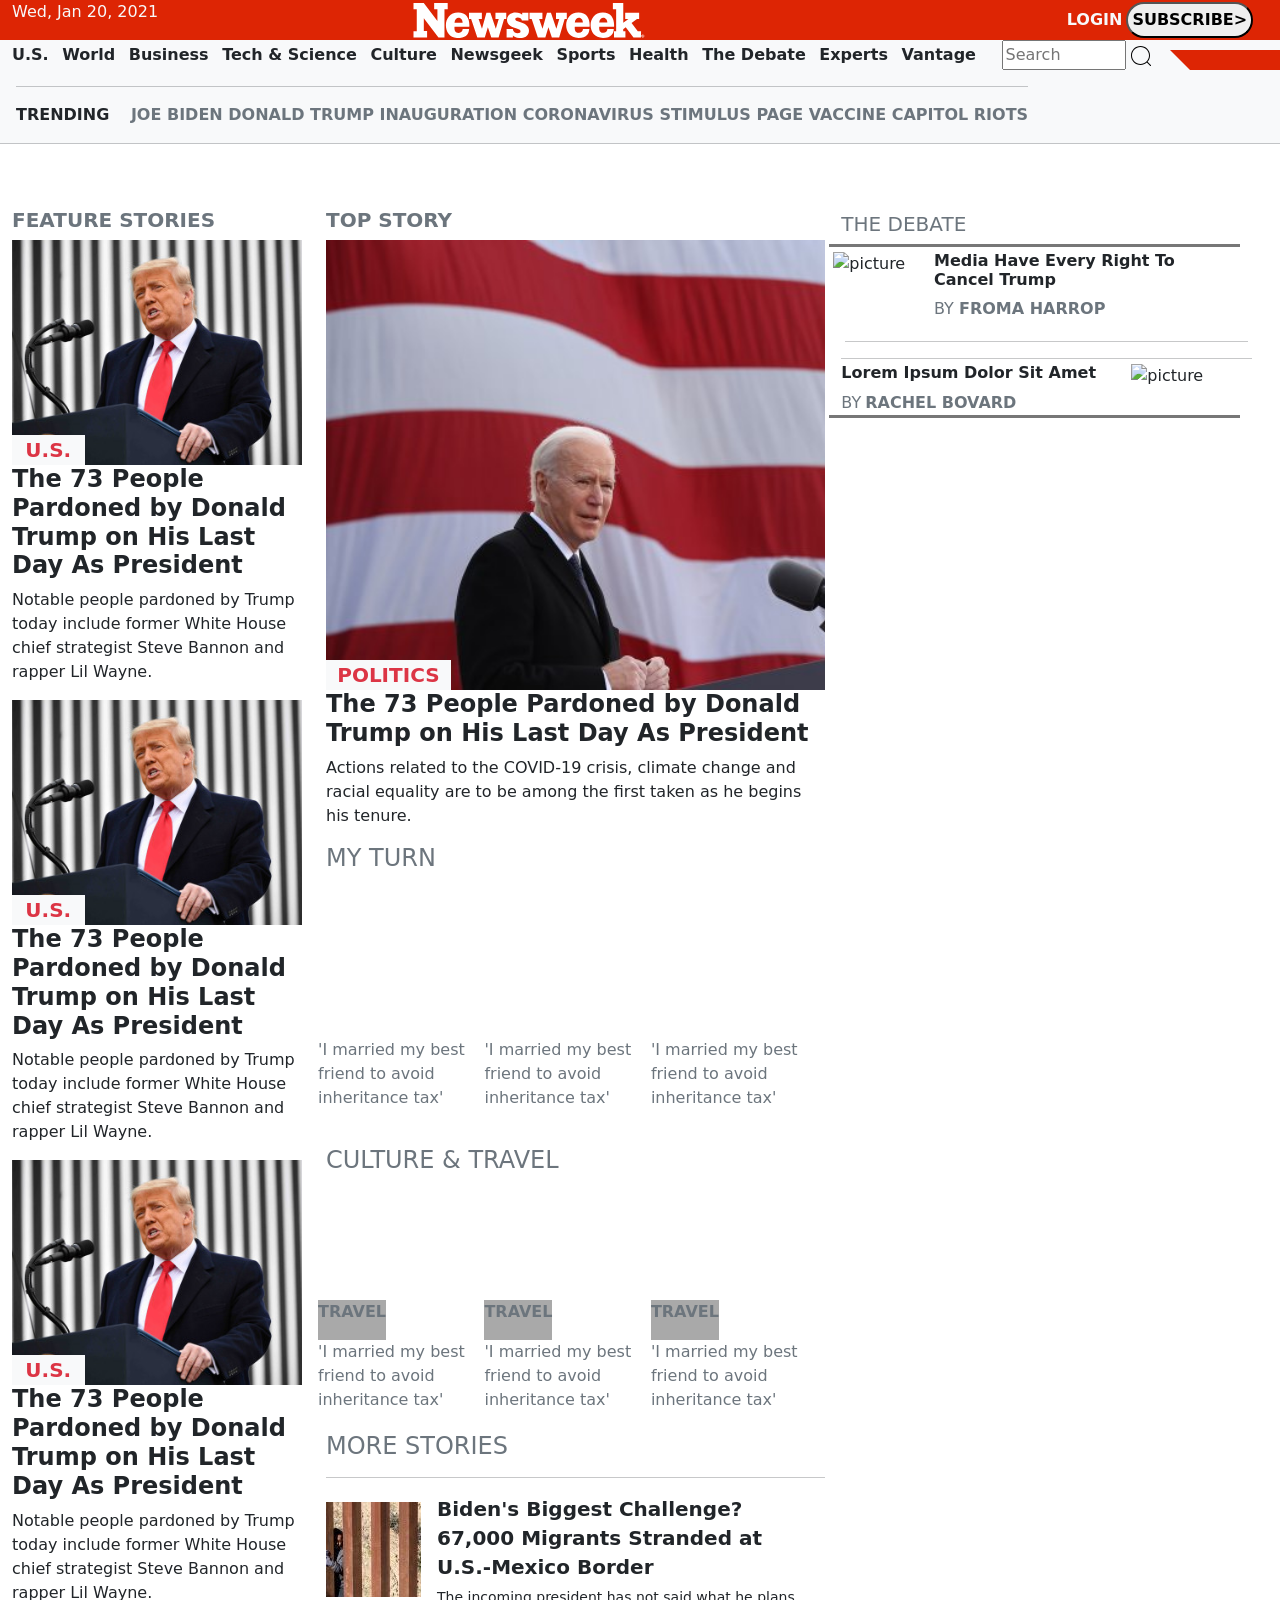
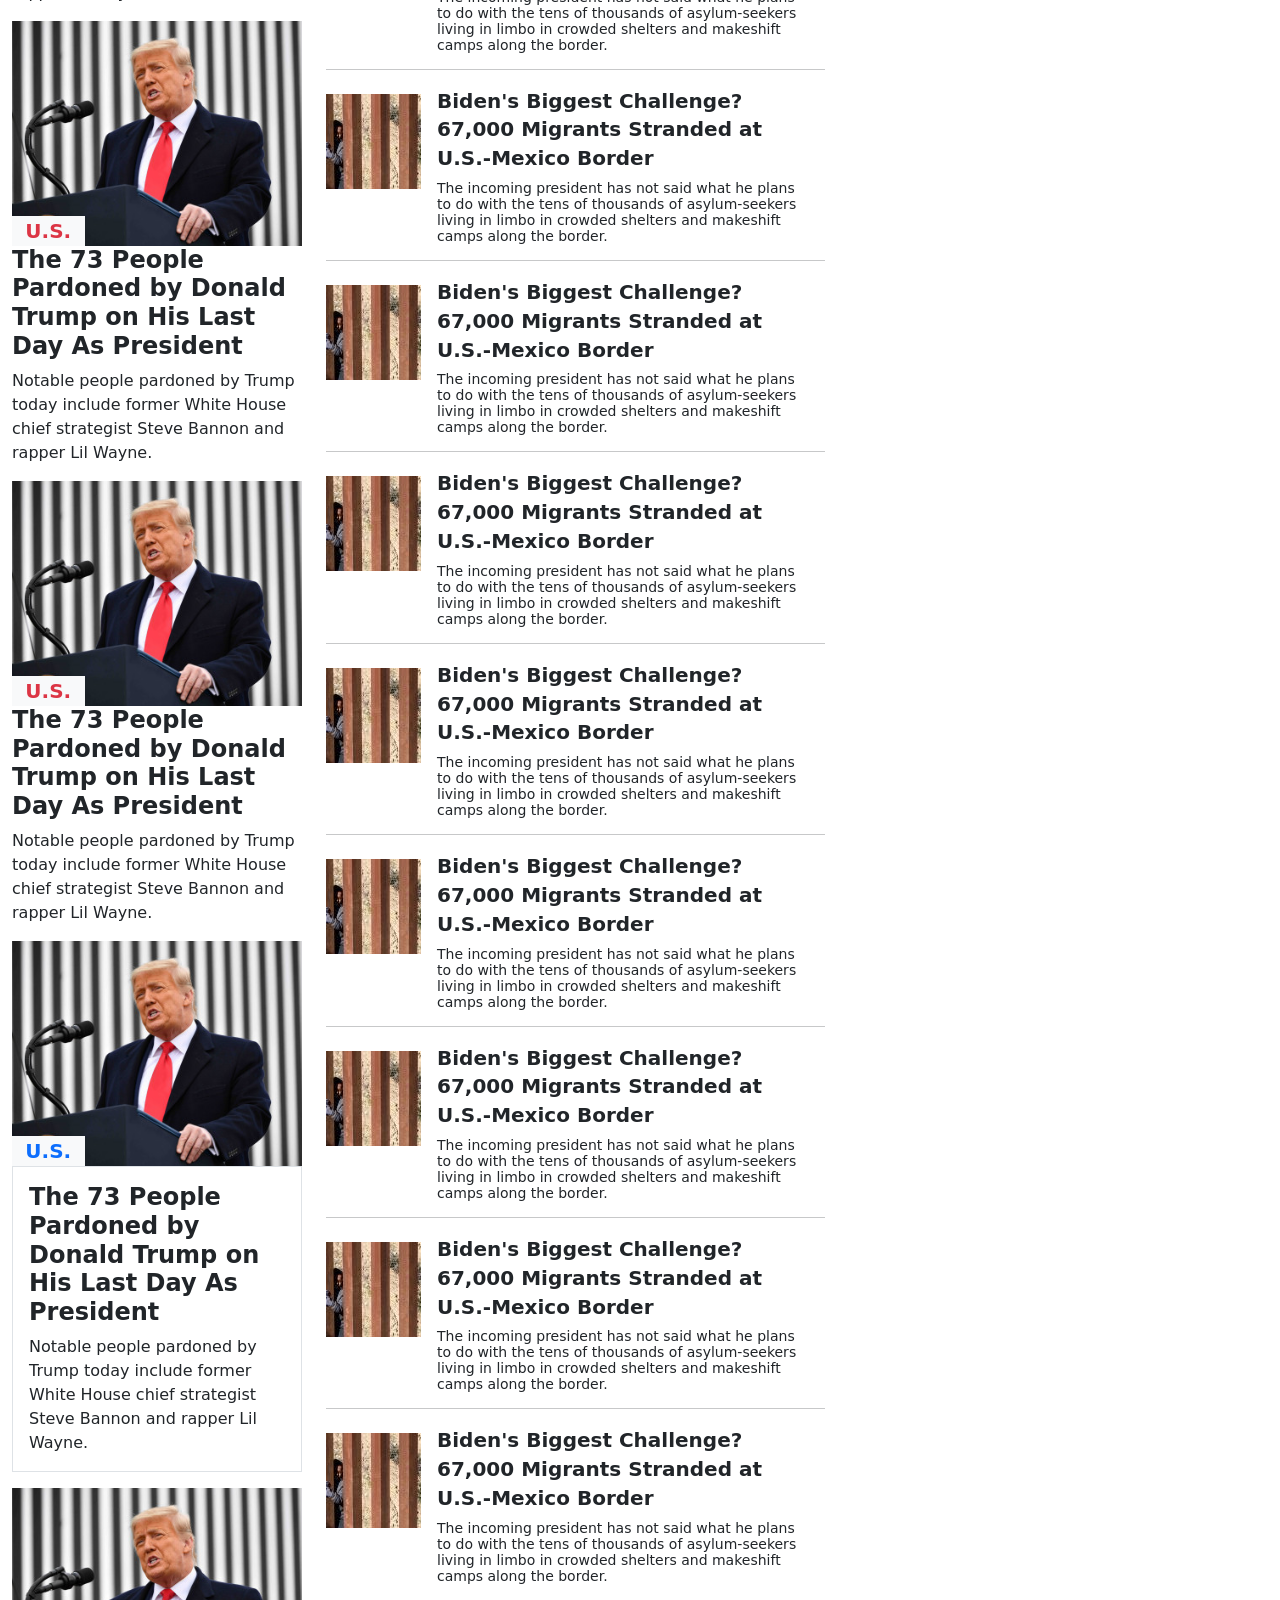
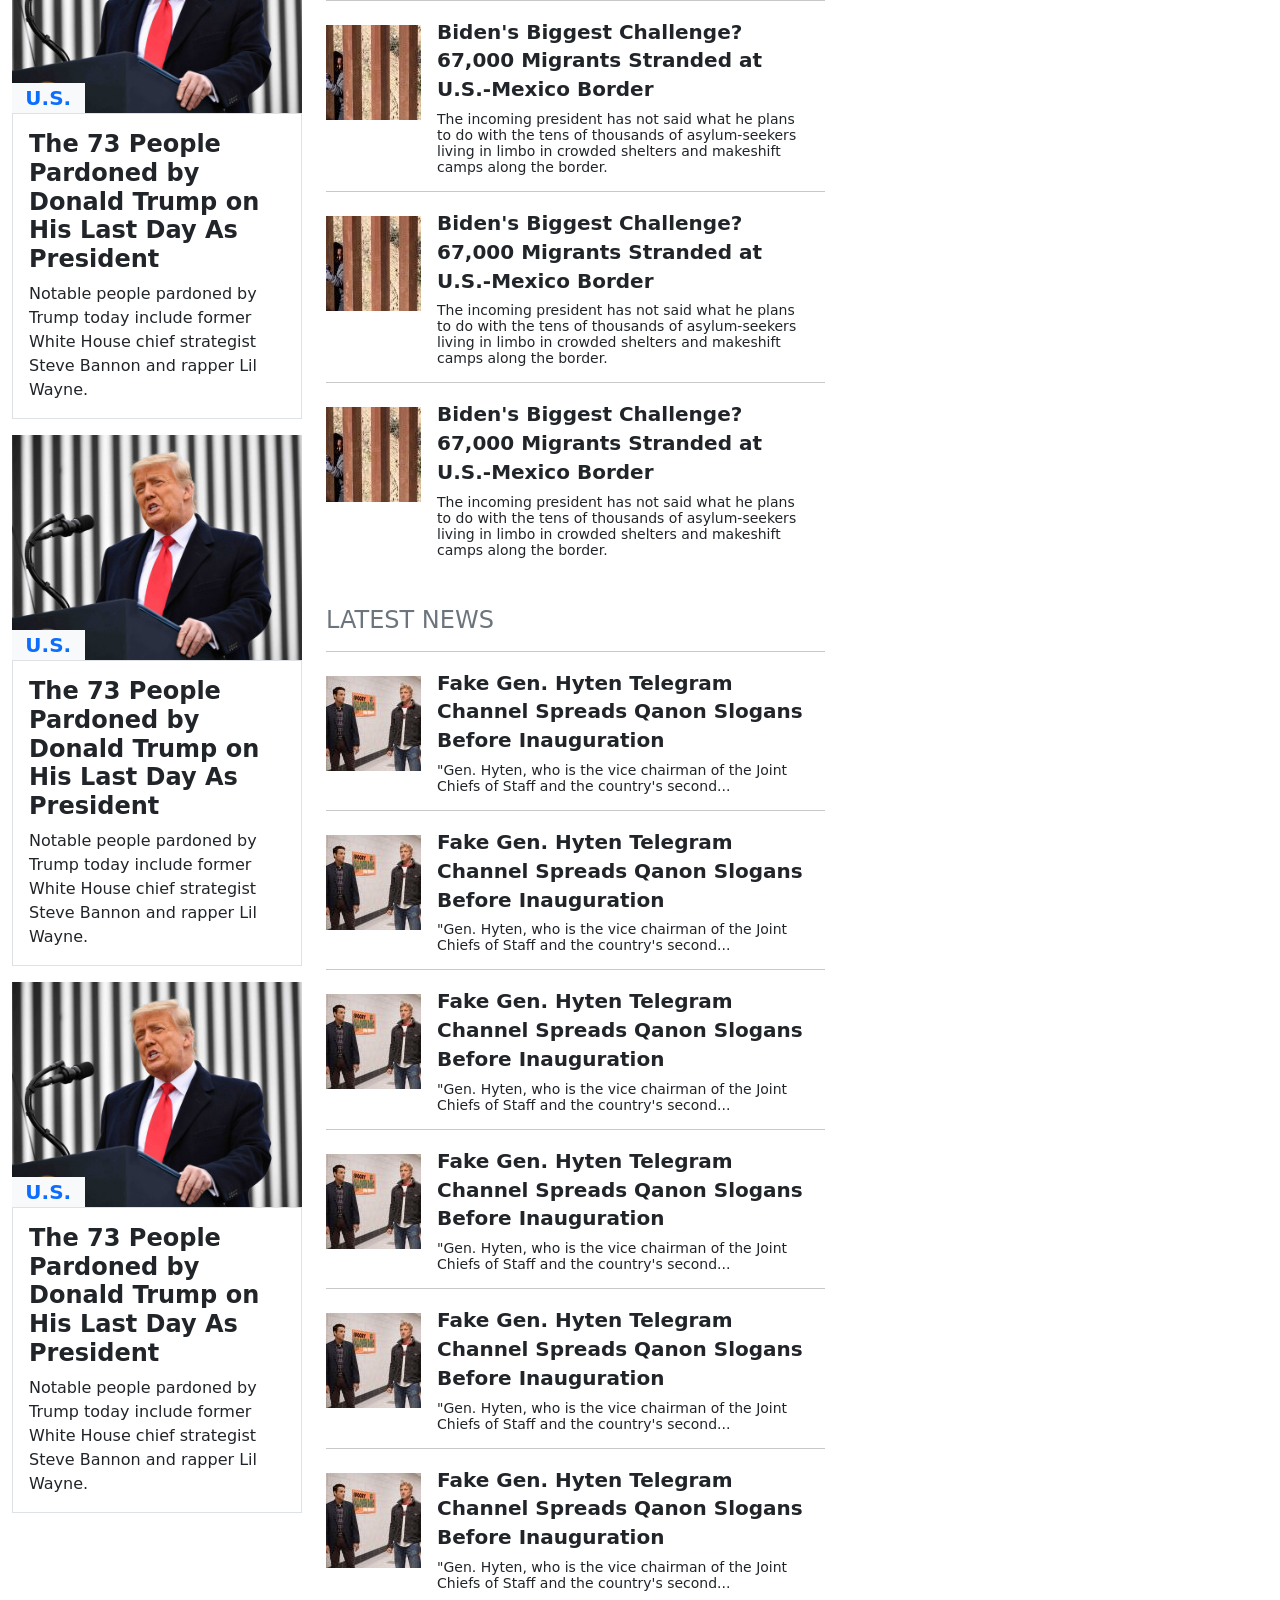
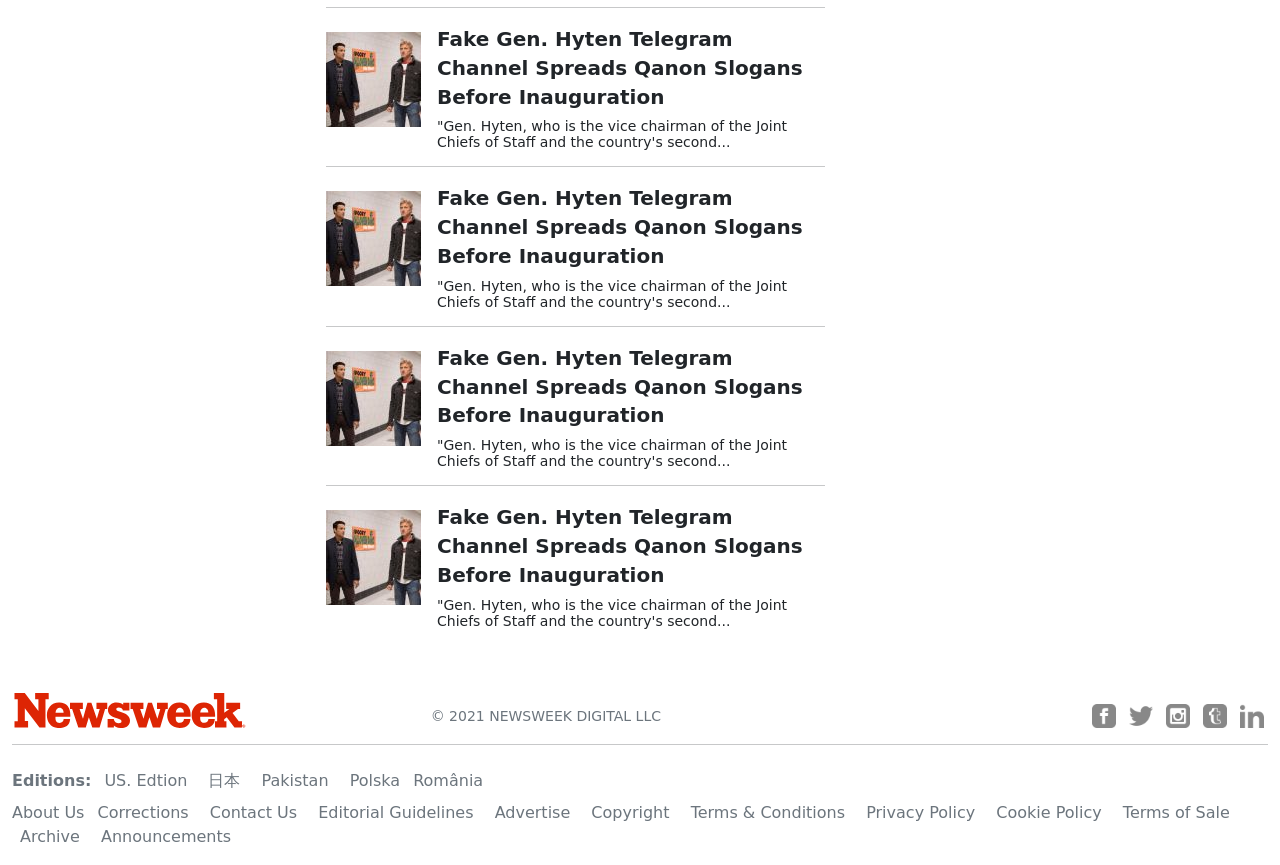
==== newsweek/index.html @ 904b673c "Add files to NewsWeek page" ====
<!DOCTYPE html>
<html lang="en" dir="ltr">
  <head>
    <meta charset="utf-8">
    <meta name="viewport" content="width=device-width, initial-scale=1.0" />
    <link href="https://cdn.jsdelivr.net/npm/bootstrap@5.0.0-beta3/dist/css/bootstrap.min.css" rel="stylesheet" integrity="sha384-eOJMYsd53ii+scO/bJGFsiCZc+5NDVN2yr8+0RDqr0Ql0h+rP48ckxlpbzKgwra6" crossorigin="anonymous">
    <link href="style.css" rel="stylesheet">
    <title>Newsweek</title>
  </head>
  <body class="container-fluid p-0">
    <header class="container-fluid p-0 bg-light sticky-top">
      <div class="d-none d-xl-block notch"></div>
      <div class="d-none d-xl-block cover"></div>
      <nav class="navbar navbar-light container-fluid m-0 p-0">
        <div class="red-background row container-fluid p-0 m-0">
            <p class="d-none d-xl-inline col-3 link-light">Wed, Jan 20, 2021</p>
            <a class="nav-link col-5" href="#"><svg class="white-background footer-svg-size" version="1.1" width="396" height="60" xmlns="http://www.w3.org/2000/svg" xmlns:xlink="http://www.w3.org/1999/xlink" x="0px" y="0px" viewBox="0 0 396 60" xml:space="preserve"><g><path class="st0" d="M58.7,10.8h-5.6v48.3H42.8l-25.1-33v22.1h5.6v10.8H0V48.3h5.6V10.8H0V0h17.6L41,30.7V10.8h-5.6V0h23.2	L58.7,10.8L58.7,10.8z M95.8,38c0,0.9,0,1.8-0.1,2.7H70.3c-0.7,8.2,2.4,10.6,7.1,10.6c3.9,0,6.9-2.6,6.9-6.6h11	c-0.3,7.2-4,15.4-18.5,15.4c-14.5,0-21.3-10.5-21.3-22.1c0-10.5,7-21.6,21-21.6C89.9,16.3,95.8,25.6,95.8,38 M159,27.3h-3.7	l-9.4,31.8h-12.5l-5.9-17.4l-5.3,17.4h-12.8L98.8,27.4h-3.7V16.6h22.1v10.7h-5.6l5.8,16.9l7.6-27.6h6.8l9.3,27.6l5-16.9h-5.6V16.6	H159L159,27.3L159,27.3z M174.5,27.8c0,1.5,1.2,2.5,5.4,3.9l6,2c5.5,1.8,12.1,5.9,12.1,13.4c0,8.8-6.6,13-14.7,13	c-6.5,0-11.5-3.2-12.9-4.6V59h-10.8V44.4h10.6c0.3,4.8,4.6,7.3,8.5,7.3c3.2,0,4.7-1.4,4.7-3c0-2-1.2-3.1-6.5-4.8l-5.3-1.8	c-5.4-1.7-11.4-5.7-11.4-12.8c0-8.7,7.7-13.1,14.3-13.1c6.8,0,10.1,1.9,11.8,3.8l0.1-3.3H197v13.3h-11.2c-0.2-3.6-3.7-5.2-7.2-5.2	C175.8,24.8,174.5,26.1,174.5,27.8 M262.8,27.3h-3.7l-9.4,31.8h-12.5l-5.9-17.4L226,59.1h-12.8l-10.6-31.7h-3.7V16.6h22.1v10.7	h-5.6l5.8,16.9l7.6-27.6h6.8l9.3,27.7l5-16.9h-5.6V16.6h18.5V27.3z M302,37.9c0,0.9,0,1.8-0.1,2.7h-25.4	c-0.7,8.2,2.4,10.6,7.1,10.6c3.9,0,6.9-2.6,6.9-6.6h11c-0.3,7.2-4,15.4-18.5,15.4c-14.5,0-21.3-10.5-21.3-22.1	c0-10.5,7-21.6,21-21.6C296.1,16.2,302,25.5,302,37.9 M343.9,37.8c0,0.9,0,1.8-0.1,2.7h-25.4c-0.7,8.2,2.4,10.6,7.1,10.6	c3.9,0,6.9-2.6,6.9-6.6h11c-0.3,7.2-4,15.4-18.5,15.4c-14.5,0-21.3-10.5-21.3-22.1c0-10.5,7-21.6,21-21.6	C338,16.1,343.9,25.4,343.9,37.8 M389.9,59h-12.8l-13.3-17.3l-4.3,3.2v3.4h3.8V59h-19.6V48.3h3.7V10.6h-5.6V0h17.8v33.9l8.9-6.5	h-5.6V16.6h23.9v10.8h-3.7l-9.3,7l10.7,13.9h5.6L389.9,59L389.9,59z M395.6,56.6c0,0.5-0.1,0.9-0.4,1.2c-0.2,0.4-0.5,0.7-0.9,0.9	c-0.4,0.2-0.8,0.4-1.3,0.4c-0.5,0-0.9-0.1-1.2-0.4c-0.4-0.2-0.7-0.5-0.9-0.9c-0.2-0.4-0.4-0.8-0.4-1.2c0-0.5,0.1-0.9,0.4-1.2	c0.2-0.4,0.5-0.7,0.9-0.9c0.4-0.2,0.8-0.4,1.2-0.4c0.5,0,0.9,0.1,1.3,0.4c0.4,0.2,0.7,0.5,0.9,0.9	C395.5,55.8,395.6,56.2,395.6,56.6 M394.6,58c0.4-0.4,0.6-0.9,0.6-1.4c0-0.6-0.2-1-0.6-1.4s-0.9-0.6-1.4-0.6s-1,0.2-1.4,0.6	c-0.4,0.4-0.6,0.9-0.6,1.4c0,0.6,0.2,1,0.6,1.4c0.4,0.4,0.9,0.6,1.4,0.6S394.2,58.4,394.6,58 M393.6,56.8c0.1,0.1,0.2,0.1,0.2,0.1	c0.1,0.1,0.2,0.2,0.2,0.3c0,0,0.2,0.3,0.4,0.8h-0.8c-0.3-0.5-0.4-0.8-0.5-0.9c-0.1-0.1-0.2-0.2-0.3-0.2c0,0-0.1,0-0.1,0v1.1h-0.6	v-2.6h1.2c0.4,0,0.6,0.1,0.7,0.2c0.2,0.2,0.2,0.3,0.2,0.6c0,0.2-0.1,0.4-0.2,0.5C393.9,56.6,393.8,56.7,393.6,56.8 M393.5,56.3	c0.1-0.1,0.1-0.2,0.1-0.3s-0.1-0.2-0.1-0.3c-0.1-0.1-0.2-0.1-0.4-0.1h-0.3v0.7h0.3C393.3,56.4,393.4,56.4,393.5,56.3 M318.4,33.5	h13.9c0-6-3.9-8.4-6.8-8.4C322.1,25.2,318.6,27.9,318.4,33.5 M276.5,33.6h13.9c0-6-3.9-8.4-6.8-8.4C280.3,25.2,276.8,28,276.5,33.6 M70.3,33.7h13.9c0-6-3.9-8.4-6.8-8.4C74.1,25.3,70.6,28.1,70.3,33.7"></path></g></svg></a>
            <div class="col d-sm-none"></div>
            <div class="container d-flex col-4 col-lg-3 col-xl-2 justify-content-between align-items-baseline mx-3">
              <a class="navbar-link d-sm-inline d-md-none" href="#" ><img class="w-20" src="img/user-icon.png" alt="user"></a>
              <a href="#" class="d-none fw-bold link-light p-1 d-sm-none d-md-inline">LOGIN</a>
              <button type="button" class="button fw-bold btn-warning p-1 yellow-btn">SUBSCRIBE&#62;</button>
              <a class="d-inline navbar-link d-xl-none d-xxl-none" href="#"><img class="w-20" src="img/hamburger-icon.png" alt="menu"></a>
            </div>
        </div>
        <div class="bg-light d-none fw-bold row d-xl-inline d-xxl-inline align-items-center justify-content-center px-3">
          <a class="nav-link link-dark d-inline p-2" href="#">U.S.</a>
          <a class="nav-link link-dark d-inline p-0" href="#">World</a>
          <a class="nav-link link-dark d-inline p-2" href="#">Business</a>
          <a class="nav-link link-dark d-inline p-0" href="#">Tech & Science</a>
          <a class="nav-link link-dark d-inline p-2" href="#">Culture</a>
          <a class="nav-link link-dark d-inline p-0" href="#">Newsgeek</a>
          <a class="nav-link link-dark d-inline p-2" href="#">Sports</a>
          <a class="nav-link link-dark d-inline p-0" href="#">Health</a>
          <a class="nav-link link-dark d-inline p-2" href="#">The Debate</a>
          <a class="nav-link link-dark d-inline p-0" href="#">Experts</a>
          <a class="nav-link link-dark d-inline p-2" href="#">Vantage</a>

          <div class="d-inline">
            <input type="search" class="d-inline searchbar" placeholder="Search">
            <svg class="d-inline search" width="20" height="20" xmlns="http://www.w3.org/2000/svg" fill-rule="evenodd" clip-rule="evenodd"><path d="M15.853 16.56c-1.683 1.517-3.911 2.44-6.353 2.44-5.243 0-9.5-4.257-9.5-9.5s4.257-9.5 9.5-9.5 9.5 4.257 9.5 9.5c0 2.442-.923 4.67-2.44 6.353l7.44 7.44-.707.707-7.44-7.44zm-6.353-15.56c4.691 0 8.5 3.809 8.5 8.5s-3.809 8.5-8.5 8.5-8.5-3.809-8.5-8.5 3.809-8.5 8.5-8.5z"/></svg>
          </div>
        </div>
        <div class=" bg-light d-none fw-bold d-xl-inline d-xxl-inline px-3">
          <hr class="secondary line">
          <p class="navbar-brand link-dark d-inline fs-6">TRENDING</p>
          <a class="nav-link link-secondary d-inline" href="#">JOE BIDEN</a>
          <a class="nav-link link-secondary d-inline" href="#">DONALD TRUMP</a>
          <a class="nav-link link-secondary d-inline" href="#">INAUGURATION</a>
          <a class="nav-link link-secondary d-inline" href="#">CORONAVIRUS</a>
          <a class="nav-link link-secondary d-inline" href="#">STIMULUS PAGE</a>
          <a class="nav-link link-secondary d-inline" href="#">VACCINE</a>
          <a class="nav-link link-secondary d-inline" href="#">CAPITOL RIOTS</a>
        </div>
      </nav>
      <hr class="secondary line">
    </header>
    <main class="container-fluid row py-5">
      <section class="col-lg-3">
        <div>
          <h3 class="link-secondary fs-5 fw-bolder">FEATURE STORIES</h3>
        </div>
        <article class="pb-3">
          <div class="background-img d-flex align-items-end">
            <div class="bg-light w-25 d-flex justify-content-center">
              <a class="link-danger text-decoration-none fs-5 fw-bolder" href="#">U.S.</a>
            </div>
          </div>
          <div>
            <h3 class="fs-4 fw-bolder" ><a class="link-dark hover-red" href="#">The 73 People Pardoned by Donald Trump on His Last Day As President</a></h3>
          </div>
          <div>
            <span class="fs-6">Notable people pardoned by Trump today include former White House chief strategist Steve Bannon and rapper Lil Wayne.</span>
          </div>
        </article>
        <article class="pb-3">
          <div class="background-img d-flex align-items-end">
            <div class="bg-light w-25 d-flex justify-content-center">
              <a class="link-danger text-decoration-none fs-5 fw-bolder" href="#">U.S.</a>
            </div>
          </div>
          <div>
            <h3 class="fs-4 fw-bolder" ><a class="link-dark hover-red" href="#">The 73 People Pardoned by Donald Trump on His Last Day As President</a></h3>
          </div>
          <div>
            <span class="fs-6">Notable people pardoned by Trump today include former White House chief strategist Steve Bannon and rapper Lil Wayne.</span>
          </div>
        </article>
        <article class="pb-3">
          <div class="background-img d-flex align-items-end">
            <div class="bg-light w-25 d-flex justify-content-center">
              <a class="link-danger text-decoration-none fs-5 fw-bolder" href="#">U.S.</a>
            </div>
          </div>
          <div>
            <h3 class="fs-4 fw-bolder" ><a class="link-dark hover-red" href="#">The 73 People Pardoned by Donald Trump on His Last Day As President</a></h3>
          </div>
          <div>
            <span class="fs-6">Notable people pardoned by Trump today include former White House chief strategist Steve Bannon and rapper Lil Wayne.</span>
          </div>
        </article>
        <article class="pb-3">
          <div class="background-img d-flex align-items-end">
            <div class="bg-light w-25 d-flex justify-content-center">
              <a class="link-danger text-decoration-none fs-5 fw-bolder" href="#">U.S.</a>
            </div>
          </div>
          <div>
            <h3 class="fs-4 fw-bolder" ><a class="link-dark hover-red" href="#">The 73 People Pardoned by Donald Trump on His Last Day As President</a></h3>
          </div>
          <div>
            <span class="fs-6">Notable people pardoned by Trump today include former White House chief strategist Steve Bannon and rapper Lil Wayne.</span>
          </div>
        </article>
        <article class="pb-3">
          <div class="background-img d-flex align-items-end">
            <div class="bg-light w-25 d-flex justify-content-center">
              <a class="link-danger text-decoration-none fs-5 fw-bolder" href="#">U.S.</a>
            </div>
          </div>
          <div>
            <h3 class="fs-4 fw-bolder" ><a class="link-dark hover-red" href="#">The 73 People Pardoned by Donald Trump on His Last Day As President</a></h3>
          </div>
          <div>
            <span class="fs-6">Notable people pardoned by Trump today include former White House chief strategist Steve Bannon and rapper Lil Wayne.</span>
          </div>
        </article>
        <article class="pb-3">
          <div class="background-img d-flex align-items-end">
            <div class="bg-light w-25 d-flex justify-content-center">
              <a class="link-primary text-decoration-none fs-5 fw-bolder" href="#">U.S.</a>
            </div>
          </div>
          <div class="border light-border p-3">
            <div>
              <h3 class="fs-4 fw-bolder" ><a class="link-dark hover-red" href="#">The 73 People Pardoned by Donald Trump on His Last Day As President</a></h3>
            </div>
            <div>
              <span class="fs-6">Notable people pardoned by Trump today include former White House chief strategist Steve Bannon and rapper Lil Wayne.</span>
            </div>
          </div>
        </article>
        <article class="pb-3">
          <div class="background-img d-flex align-items-end">
            <div class="bg-light w-25 d-flex justify-content-center">
              <a class="link-primary text-decoration-none fs-5 fw-bolder" href="#">U.S.</a>
            </div>
          </div>
          <div class="border light-border p-3">
            <div>
              <h3 class="fs-4 fw-bolder" ><a class="link-dark hover-red" href="#">The 73 People Pardoned by Donald Trump on His Last Day As President</a></h3>
            </div>
            <div>
              <span class="fs-6">Notable people pardoned by Trump today include former White House chief strategist Steve Bannon and rapper Lil Wayne.</span>
            </div>
          </div>
        </article>
        <article class="pb-3">
          <div class="background-img d-flex align-items-end">
            <div class="bg-light w-25 d-flex justify-content-center">
              <a class="link-primary text-decoration-none fs-5 fw-bolder" href="#">U.S.</a>
            </div>
          </div>
          <div class="border light-border p-3">
            <div>
              <h3 class="fs-4 fw-bolder" ><a class="link-dark hover-red" href="#">The 73 People Pardoned by Donald Trump on His Last Day As President</a></h3>
            </div>
            <div>
              <span class="fs-6">Notable people pardoned by Trump today include former White House chief strategist Steve Bannon and rapper Lil Wayne.</span>
            </div>
          </div>
        </article>
        <article class="pb-3">
          <div class="background-img d-flex align-items-end">
            <div class="bg-light w-25 d-flex justify-content-center">
              <a class="link-primary text-decoration-none fs-5 fw-bolder" href="#">U.S.</a>
            </div>
          </div>
          <div class="border light-border p-3">
            <div>
              <h3 class="fs-4 fw-bolder" ><a class="link-dark hover-red" href="#">The 73 People Pardoned by Donald Trump on His Last Day As President</a></h3>
            </div>
            <div>
              <span class="fs-6">Notable people pardoned by Trump today include former White House chief strategist Steve Bannon and rapper Lil Wayne.</span>
            </div>
          </div>
        </article>
      </section>
      <section class="col-lg-5">
        <h1 class="link-secondary fs-5 fw-bolder">TOP STORY</h1>
        <div class="pb-3 ">
          <div class="background-biden d-flex align-items-end">
            <div class="bg-light w-25 d-flex justify-content-center">
              <a class="link-danger text-decoration-none fs-5 fw-bolder" href="#">POLITICS</a>
            </div>
          </div>
          <div>
            <h3 class="fs-4 fw-bolder" ><a class="link-dark hover-red" href="#">The 73 People Pardoned by Donald Trump on His Last Day As President</a></h3>
          </div>
          <div>
            <span class="fs-6">Actions related to the COVID-19 crisis, climate change and racial equality are to be among the first taken as he begins his tenure.</span>
          </div>
        </div>
        <section class="pb-3 ">
          <h4 class="link-secondary">MY TURN</h4>
          <div class="container-fluid row px-0">
            <div class="container-fluid col p-1">
              <div class="bg-tn-1">

              </div>
              <p class="link-secondary">'I married my best friend to avoid inheritance tax'</p>
            </div>
            <div class="container-fluid col p-1">
              <div class="bg-tn-1">

              </div>
              <p class="link-secondary">'I married my best friend to avoid inheritance tax'</p>
            </div>
            <div class="container-fluid col p-1">
              <div class="bg-tn-1">

              </div>
              <p class="link-secondary">'I married my best friend to avoid inheritance tax'</p>
            </div>

          </div>
        </section>
        <section>
          <h4 class="link-secondary">CULTURE & TRAVEL</h4>
          <div class="container-fluid row px-0">
            <div class="container-fluid col p-1">
              <div>
                <div class="bg-tn d-flex align-items-end mx-0">
                  <div class="link-secondary gray-bg d-flex justify-content-center"><p class="fw-bold">TRAVEL</p></div>
                </div>
                <p class="link-secondary">'I married my best friend to avoid inheritance tax'</p>
              </div>
            </div>
            <div class="container-fluid col p-1">
              <div>
                <div class="bg-tn d-flex align-items-end mx-0">
                  <div class="link-secondary gray-bg d-flex justify-content-center"><p class="fw-bold">TRAVEL</p></div>
                </div>
                <p class="link-secondary">'I married my best friend to avoid inheritance tax'</p>
              </div>
            </div>
            <div class="container-fluid col p-1">
              <div>
                <div class="bg-tn d-flex align-items-end mx-0">
                  <div class="link-secondary gray-bg d-flex justify-content-center"><p class="fw-bold">TRAVEL</p></div>
                </div>
                <p class="link-secondary">'I married my best friend to avoid inheritance tax'</p>
              </div>
            </div>
          </div>
        </section>
        <section>
          <h4 class="link-secondary">MORE STORIES</h4>
          <hr>
          <div class="d-flex">
            <div class="my-2">
              <img src="img/migrant.jpg" alt="migrant">
            </div>
            <div class="mx-3 lh-1">
              <h4><a class="fs-5 link-dark fw-bolder hover-red" href="#">Biden's Biggest Challenge? 67,000 Migrants Stranded at U.S.-Mexico Border</a></h4>
              <span class="text-smaller" >The incoming president has not said what he plans to do with the tens of thousands of asylum-seekers living in limbo in crowded shelters and makeshift camps along the border.</span>
            </div>
          </div>
          <hr>
          <div class="d-flex">
            <div class="my-2">
              <img src="img/migrant.jpg" alt="migrant">
            </div>
            <div class="mx-3 lh-1">
              <h4><a class="fs-5 link-dark fw-bolder hover-red" href="#">Biden's Biggest Challenge? 67,000 Migrants Stranded at U.S.-Mexico Border</a></h4>
              <span class="text-smaller" >The incoming president has not said what he plans to do with the tens of thousands of asylum-seekers living in limbo in crowded shelters and makeshift camps along the border.</span>
            </div>
          </div>
          <hr>
          <div class="d-flex">
            <div class="my-2">
              <img src="img/migrant.jpg" alt="migrant">
            </div>
            <div class="mx-3 lh-1">
              <h4><a class="fs-5 link-dark fw-bolder hover-red" href="#">Biden's Biggest Challenge? 67,000 Migrants Stranded at U.S.-Mexico Border</a></h4>
              <span class="text-smaller" >The incoming president has not said what he plans to do with the tens of thousands of asylum-seekers living in limbo in crowded shelters and makeshift camps along the border.</span>
            </div>
          </div>
          <hr>
          <div class="d-flex">
            <div class="my-2">
              <img src="img/migrant.jpg" alt="migrant">
            </div>
            <div class="mx-3 lh-1">
              <h4><a class="fs-5 link-dark fw-bolder hover-red" href="#">Biden's Biggest Challenge? 67,000 Migrants Stranded at U.S.-Mexico Border</a></h4>
              <span class="text-smaller" >The incoming president has not said what he plans to do with the tens of thousands of asylum-seekers living in limbo in crowded shelters and makeshift camps along the border.</span>
            </div>
          </div>
          <hr>
          <div class="d-flex">
            <div class="my-2">
              <img src="img/migrant.jpg" alt="migrant">
            </div>
            <div class="mx-3 lh-1">
              <h4><a class="fs-5 link-dark fw-bolder hover-red" href="#">Biden's Biggest Challenge? 67,000 Migrants Stranded at U.S.-Mexico Border</a></h4>
              <span class="text-smaller" >The incoming president has not said what he plans to do with the tens of thousands of asylum-seekers living in limbo in crowded shelters and makeshift camps along the border.</span>
            </div>
          </div>
          <hr>
          <div class="d-flex">
            <div class="my-2">
              <img src="img/migrant.jpg" alt="migrant">
            </div>
            <div class="mx-3 lh-1">
              <h4><a class="fs-5 link-dark fw-bolder hover-red" href="#">Biden's Biggest Challenge? 67,000 Migrants Stranded at U.S.-Mexico Border</a></h4>
              <span class="text-smaller" >The incoming president has not said what he plans to do with the tens of thousands of asylum-seekers living in limbo in crowded shelters and makeshift camps along the border.</span>
            </div>
          </div>
          <hr>
          <div class="d-flex">
            <div class="my-2">
              <img src="img/migrant.jpg" alt="migrant">
            </div>
            <div class="mx-3 lh-1">
              <h4><a class="fs-5 link-dark fw-bolder hover-red" href="#">Biden's Biggest Challenge? 67,000 Migrants Stranded at U.S.-Mexico Border</a></h4>
              <span class="text-smaller" >The incoming president has not said what he plans to do with the tens of thousands of asylum-seekers living in limbo in crowded shelters and makeshift camps along the border.</span>
            </div>
          </div>
          <hr>
          <div class="d-flex">
            <div class="my-2">
              <img src="img/migrant.jpg" alt="migrant">
            </div>
            <div class="mx-3 lh-1">
              <h4><a class="fs-5 link-dark fw-bolder hover-red" href="#">Biden's Biggest Challenge? 67,000 Migrants Stranded at U.S.-Mexico Border</a></h4>
              <span class="text-smaller" >The incoming president has not said what he plans to do with the tens of thousands of asylum-seekers living in limbo in crowded shelters and makeshift camps along the border.</span>
            </div>
          </div>
          <hr>
          <div class="d-flex">
            <div class="my-2">
              <img src="img/migrant.jpg" alt="migrant">
            </div>
            <div class="mx-3 lh-1">
              <h4><a class="fs-5 link-dark fw-bolder hover-red" href="#">Biden's Biggest Challenge? 67,000 Migrants Stranded at U.S.-Mexico Border</a></h4>
              <span class="text-smaller" >The incoming president has not said what he plans to do with the tens of thousands of asylum-seekers living in limbo in crowded shelters and makeshift camps along the border.</span>
            </div>
          </div>
          <hr>
          <div class="d-flex">
            <div class="my-2">
              <img src="img/migrant.jpg" alt="migrant">
            </div>
            <div class="mx-3 lh-1">
              <h4><a class="fs-5 link-dark fw-bolder hover-red" href="#">Biden's Biggest Challenge? 67,000 Migrants Stranded at U.S.-Mexico Border</a></h4>
              <span class="text-smaller" >The incoming president has not said what he plans to do with the tens of thousands of asylum-seekers living in limbo in crowded shelters and makeshift camps along the border.</span>
            </div>
          </div>
          <hr>
          <div class="d-flex">
            <div class="my-2">
              <img src="img/migrant.jpg" alt="migrant">
            </div>
            <div class="mx-3 lh-1">
              <h4><a class="fs-5 link-dark fw-bolder hover-red" href="#">Biden's Biggest Challenge? 67,000 Migrants Stranded at U.S.-Mexico Border</a></h4>
              <span class="text-smaller" >The incoming president has not said what he plans to do with the tens of thousands of asylum-seekers living in limbo in crowded shelters and makeshift camps along the border.</span>
            </div>
          </div>
          <hr>
          <div class="d-flex">
            <div class="my-2">
              <img src="img/migrant.jpg" alt="migrant">
            </div>
            <div class="mx-3 lh-1">
              <h4><a class="fs-5 link-dark fw-bolder hover-red" href="#">Biden's Biggest Challenge? 67,000 Migrants Stranded at U.S.-Mexico Border</a></h4>
              <span class="text-smaller" >The incoming president has not said what he plans to do with the tens of thousands of asylum-seekers living in limbo in crowded shelters and makeshift camps along the border.</span>
            </div>
          </div>
        </section>
        <section>
          <h4 class="link-secondary pt-5">LATEST NEWS</h4>
          <hr>
          <div class="d-flex">
            <div class="my-2">
              <img src="img/cobra-kai.jpg" alt="cobra">
            </div>
            <div class="mx-3 lh-1">
              <h4><a class="fs-5 link-dark fw-bolder hover-red" href="#">Fake Gen. Hyten Telegram Channel Spreads Qanon Slogans Before Inauguration</a></h4>
              <span class="text-smaller" >"Gen. Hyten, who is the vice chairman of the Joint Chiefs of Staff and the country's second...</span>
            </div>
          </div>
          <hr>
          <div class="d-flex">
            <div class="my-2">
              <img src="img/cobra-kai.jpg" alt="cobra">
            </div>
            <div class="mx-3 lh-1">
              <h4><a class="fs-5 link-dark fw-bolder hover-red" href="#">Fake Gen. Hyten Telegram Channel Spreads Qanon Slogans Before Inauguration</a></h4>
              <span class="text-smaller" >"Gen. Hyten, who is the vice chairman of the Joint Chiefs of Staff and the country's second...</span>
            </div>
          </div>
          <hr>
          <div class="d-flex">
            <div class="my-2">
              <img src="img/cobra-kai.jpg" alt="cobra">
            </div>
            <div class="mx-3 lh-1">
              <h4><a class="fs-5 link-dark fw-bolder hover-red" href="#">Fake Gen. Hyten Telegram Channel Spreads Qanon Slogans Before Inauguration</a></h4>
              <span class="text-smaller" >"Gen. Hyten, who is the vice chairman of the Joint Chiefs of Staff and the country's second...</span>
            </div>
          </div>
          <hr>
          <div class="d-flex">
            <div class="my-2">
              <img src="img/cobra-kai.jpg" alt="cobra">
            </div>
            <div class="mx-3 lh-1">
              <h4><a class="fs-5 link-dark fw-bolder hover-red" href="#">Fake Gen. Hyten Telegram Channel Spreads Qanon Slogans Before Inauguration</a></h4>
              <span class="text-smaller" >"Gen. Hyten, who is the vice chairman of the Joint Chiefs of Staff and the country's second...</span>
            </div>
          </div>
          <hr>
          <div class="d-flex">
            <div class="my-2">
              <img src="img/cobra-kai.jpg" alt="cobra">
            </div>
            <div class="mx-3 lh-1">
              <h4><a class="fs-5 link-dark fw-bolder hover-red" href="#">Fake Gen. Hyten Telegram Channel Spreads Qanon Slogans Before Inauguration</a></h4>
              <span class="text-smaller" >"Gen. Hyten, who is the vice chairman of the Joint Chiefs of Staff and the country's second...</span>
            </div>
          </div>
          <hr>
          <div class="d-flex">
            <div class="my-2">
              <img src="img/cobra-kai.jpg" alt="cobra">
            </div>
            <div class="mx-3 lh-1">
              <h4><a class="fs-5 link-dark fw-bolder hover-red" href="#">Fake Gen. Hyten Telegram Channel Spreads Qanon Slogans Before Inauguration</a></h4>
              <span class="text-smaller" >"Gen. Hyten, who is the vice chairman of the Joint Chiefs of Staff and the country's second...</span>
            </div>
          </div>
          <hr>
          <div class="d-flex">
            <div class="my-2">
              <img src="img/cobra-kai.jpg" alt="cobra">
            </div>
            <div class="mx-3 lh-1">
              <h4><a class="fs-5 link-dark fw-bolder hover-red" href="#">Fake Gen. Hyten Telegram Channel Spreads Qanon Slogans Before Inauguration</a></h4>
              <span class="text-smaller" >"Gen. Hyten, who is the vice chairman of the Joint Chiefs of Staff and the country's second...</span>
            </div>
          </div>
          <hr>
          <div class="d-flex">
            <div class="my-2">
              <img src="img/cobra-kai.jpg" alt="cobra">
            </div>
            <div class="mx-3 lh-1">
              <h4><a class="fs-5 link-dark fw-bolder hover-red" href="#">Fake Gen. Hyten Telegram Channel Spreads Qanon Slogans Before Inauguration</a></h4>
              <span class="text-smaller" >"Gen. Hyten, who is the vice chairman of the Joint Chiefs of Staff and the country's second...</span>
            </div>
          </div>
          <hr>
          <div class="d-flex">
            <div class="my-2">
              <img src="img/cobra-kai.jpg" alt="cobra">
            </div>
            <div class="mx-3 lh-1">
              <h4><a class="fs-5 link-dark fw-bolder hover-red" href="#">Fake Gen. Hyten Telegram Channel Spreads Qanon Slogans Before Inauguration</a></h4>
              <span class="text-smaller" >"Gen. Hyten, who is the vice chairman of the Joint Chiefs of Staff and the country's second...</span>
            </div>
          </div>
          <hr>
          <div class="d-flex">
            <div class="my-2">
              <img src="img/cobra-kai.jpg" alt="cobra">
            </div>
            <div class="mx-3 lh-1">
              <h4><a class="fs-5 link-dark fw-bolder hover-red" href="#">Fake Gen. Hyten Telegram Channel Spreads Qanon Slogans Before Inauguration</a></h4>
              <span class="text-smaller" >"Gen. Hyten, who is the vice chairman of the Joint Chiefs of Staff and the country's second...</span>
            </div>
          </div>
        </section>
      </section>

      <section class="container-fluid col-lg-4 p-1">
        <h3 class="link-secondary fs-5">THE DEBATE</h3>
        <div class="container-fluid versus-top row p-1">
          <div class="col-3 p-0">
             <img class="round-tn" alt="picture" src="https://web.archive.org/web/20210120125445im_/https://d.newsweek.com/en/full/1673623/froma-harrop.png?w=63&h=63&f=2ba48b46c4bcf031c010ff486c04d55b">
          </div>
           <div class="float-end col p-0">
            <h6 class="hover-red d-block float-start fw-bold">Media Have Every Right To Cancel Trump</h6>
            <p class="link-secondary d-inline">BY</p> <a class="link-secondary hover-red fw-bolder d-inline">FROMA HARROP</a> 
          </div>
        </div>
        <hr class="mx-1">

        <hr class="mt-0 mb-1">
        <div class="container-fluid versus-bottom row">
          <div class="float-end col p-0">
            <h6 class="hover-red d-block float-start fw-bold d-flex flex-column">Lorem Ipsum Dolor Sit Amet</h6>
             <div><p class="link-secondary d-inline">BY</p><a class="mx-1 link-secondary hover-red fw-bolder d-inline">RACHEL BOVARD</a> </div>
          </div>
          <div class="col-3 p-0">
            <img class="round-tn" alt="picture" src="https://web.archive.org/web/20210120125445im_/https://d.newsweek.com/en/full/1673623/froma-harrop.png?w=63&h=63&f=2ba48b46c4bcf031c010ff486c04d55b">
          </div>
        </div>
      </section>

    </main>
    <footer class="container-fluid fs-6 py-3">
      <nav class="d-md-flex align-items-md-end justify-content-between">
        <div class="col-md-4">
          <a href="#"><svg class="red-newsweeks footer-svg-size" version="1.1" width="396" height="60" xmlns="http://www.w3.org/2000/svg" xmlns:xlink="http://www.w3.org/1999/xlink" x="0px" y="0px" viewBox="0 0 396 60" xml:space="preserve">
              <path class="st0" d="M58.7,10.8h-5.6v48.3H42.8l-25.1-33v22.1h5.6v10.8H0V48.3h5.6V10.8H0V0h17.6L41,30.7V10.8h-5.6V0h23.2	L58.7,10.8L58.7,10.8z M95.8,38c0,0.9,0,1.8-0.1,2.7H70.3c-0.7,8.2,2.4,10.6,7.1,10.6c3.9,0,6.9-2.6,6.9-6.6h11	c-0.3,7.2-4,15.4-18.5,15.4c-14.5,0-21.3-10.5-21.3-22.1c0-10.5,7-21.6,21-21.6C89.9,16.3,95.8,25.6,95.8,38 M159,27.3h-3.7	l-9.4,31.8h-12.5l-5.9-17.4l-5.3,17.4h-12.8L98.8,27.4h-3.7V16.6h22.1v10.7h-5.6l5.8,16.9l7.6-27.6h6.8l9.3,27.6l5-16.9h-5.6V16.6	H159L159,27.3L159,27.3z M174.5,27.8c0,1.5,1.2,2.5,5.4,3.9l6,2c5.5,1.8,12.1,5.9,12.1,13.4c0,8.8-6.6,13-14.7,13	c-6.5,0-11.5-3.2-12.9-4.6V59h-10.8V44.4h10.6c0.3,4.8,4.6,7.3,8.5,7.3c3.2,0,4.7-1.4,4.7-3c0-2-1.2-3.1-6.5-4.8l-5.3-1.8	c-5.4-1.7-11.4-5.7-11.4-12.8c0-8.7,7.7-13.1,14.3-13.1c6.8,0,10.1,1.9,11.8,3.8l0.1-3.3H197v13.3h-11.2c-0.2-3.6-3.7-5.2-7.2-5.2	C175.8,24.8,174.5,26.1,174.5,27.8 M262.8,27.3h-3.7l-9.4,31.8h-12.5l-5.9-17.4L226,59.1h-12.8l-10.6-31.7h-3.7V16.6h22.1v10.7	h-5.6l5.8,16.9l7.6-27.6h6.8l9.3,27.7l5-16.9h-5.6V16.6h18.5V27.3z M302,37.9c0,0.9,0,1.8-0.1,2.7h-25.4	c-0.7,8.2,2.4,10.6,7.1,10.6c3.9,0,6.9-2.6,6.9-6.6h11c-0.3,7.2-4,15.4-18.5,15.4c-14.5,0-21.3-10.5-21.3-22.1	c0-10.5,7-21.6,21-21.6C296.1,16.2,302,25.5,302,37.9 M343.9,37.8c0,0.9,0,1.8-0.1,2.7h-25.4c-0.7,8.2,2.4,10.6,7.1,10.6	c3.9,0,6.9-2.6,6.9-6.6h11c-0.3,7.2-4,15.4-18.5,15.4c-14.5,0-21.3-10.5-21.3-22.1c0-10.5,7-21.6,21-21.6	C338,16.1,343.9,25.4,343.9,37.8 M389.9,59h-12.8l-13.3-17.3l-4.3,3.2v3.4h3.8V59h-19.6V48.3h3.7V10.6h-5.6V0h17.8v33.9l8.9-6.5	h-5.6V16.6h23.9v10.8h-3.7l-9.3,7l10.7,13.9h5.6L389.9,59L389.9,59z M395.6,56.6c0,0.5-0.1,0.9-0.4,1.2c-0.2,0.4-0.5,0.7-0.9,0.9	c-0.4,0.2-0.8,0.4-1.3,0.4c-0.5,0-0.9-0.1-1.2-0.4c-0.4-0.2-0.7-0.5-0.9-0.9c-0.2-0.4-0.4-0.8-0.4-1.2c0-0.5,0.1-0.9,0.4-1.2	c0.2-0.4,0.5-0.7,0.9-0.9c0.4-0.2,0.8-0.4,1.2-0.4c0.5,0,0.9,0.1,1.3,0.4c0.4,0.2,0.7,0.5,0.9,0.9	C395.5,55.8,395.6,56.2,395.6,56.6 M394.6,58c0.4-0.4,0.6-0.9,0.6-1.4c0-0.6-0.2-1-0.6-1.4s-0.9-0.6-1.4-0.6s-1,0.2-1.4,0.6	c-0.4,0.4-0.6,0.9-0.6,1.4c0,0.6,0.2,1,0.6,1.4c0.4,0.4,0.9,0.6,1.4,0.6S394.2,58.4,394.6,58 M393.6,56.8c0.1,0.1,0.2,0.1,0.2,0.1	c0.1,0.1,0.2,0.2,0.2,0.3c0,0,0.2,0.3,0.4,0.8h-0.8c-0.3-0.5-0.4-0.8-0.5-0.9c-0.1-0.1-0.2-0.2-0.3-0.2c0,0-0.1,0-0.1,0v1.1h-0.6	v-2.6h1.2c0.4,0,0.6,0.1,0.7,0.2c0.2,0.2,0.2,0.3,0.2,0.6c0,0.2-0.1,0.4-0.2,0.5C393.9,56.6,393.8,56.7,393.6,56.8 M393.5,56.3	c0.1-0.1,0.1-0.2,0.1-0.3s-0.1-0.2-0.1-0.3c-0.1-0.1-0.2-0.1-0.4-0.1h-0.3v0.7h0.3C393.3,56.4,393.4,56.4,393.5,56.3 M318.4,33.5	h13.9c0-6-3.9-8.4-6.8-8.4C322.1,25.2,318.6,27.9,318.4,33.5 M276.5,33.6h13.9c0-6-3.9-8.4-6.8-8.4C280.3,25.2,276.8,28,276.5,33.6 M70.3,33.7h13.9c0-6-3.9-8.4-6.8-8.4C74.1,25.3,70.6,28.1,70.3,33.7"></path>
            </svg>
          </a>
        </div>
        <div class="col-md-4">
          <span class="link-secondary lh-1"><small>© 2021 NEWSWEEK DIGITAL LLC</small></span>
        </div>
        <div class="col-md-4 sn-links text-md-end">
          <a class="mx-1" href="#"><img src="img/fb-icon.png" alt="facebook"></a>
          <a class="mx-1" href="#"><img src="img/tw-icon.png" alt="twitter"></a>
          <a class="mx-1" href="#"><img src="img/insta-icon.png" alt="instagram"></a>
          <a class="mx-1" href="#"><img src="img/tr-icon.png" alt="tumblr"></a>
          <a class="mx-1" href="#"><img src="img/lk-icon.png" alt="linkedin"></a>
        </div>
      </nav>
      <hr class="secondary">
      <nav class="row align-items-end">
        <div class="py-2">
          <span class="link-secondary"><strong>Editions:</strong></span>
          <a class="link-secondary text-decoration-none p-2" href="#">US. Edtion</a>
          <a class="link-secondary text-decoration-none p-2" href="#">日本</a>
          <a class="link-secondary text-decoration-none p-2" href="#">Pakistan</a>
          <a class="link-secondary text-decoration-none p-2" href="#">Polska</a>
          <a class="link-secondary text-decoration-none" href="#">România</a>
        </div>
        <div>
          <a class="link-secondary text-decoration-none" href="#">About Us</a>
          <a class="link-secondary text-decoration-none p-2" href="#">Corrections</a>
          <a class="link-secondary text-decoration-none p-2" href="#">Contact Us</a>
          <a class="link-secondary text-decoration-none p-2" href="#">Editorial Guidelines</a>
          <a class="link-secondary text-decoration-none p-2" href="#">Advertise</a>
          <a class="link-secondary text-decoration-none p-2" href="#">Copyright</a>
          <a class="link-secondary text-decoration-none p-2" href="#">Terms & Conditions</a>
          <a class="link-secondary text-decoration-none p-2" href="#">Privacy Policy</a>
          <a class="link-secondary text-decoration-none p-2" href="#">Cookie Policy</a>
          <a class="link-secondary text-decoration-none p-2" href="#">Terms of Sale</a>
          <a class="link-secondary text-decoration-none p-2" href="#">Archive</a>
          <a class="link-secondary text-decoration-none p-2" href="#">Announcements</a>
        </div>
      </nav>
    </footer>
    <script src="https://cdn.jsdelivr.net/npm/@popperjs/core@2.9.1/dist/umd/popper.min.js" integrity="sha384-SR1sx49pcuLnqZUnnPwx6FCym0wLsk5JZuNx2bPPENzswTNFaQU1RDvt3wT4gWFG" crossorigin="anonymous"></script> <script src="https://cdn.jsdelivr.net/npm/bootstrap@5.0.0-beta3/dist/js/bootstrap.min.js" integrity="sha384-j0CNLUeiqtyaRmlzUHCPZ+Gy5fQu0dQ6eZ/xAww941Ai1SxSY+0EQqNXNE6DZiVc" crossorigin="anonymous"></script>
  </body>
</html>
---- newsweek/style.css ----
.nav-link:hover {
  color: red;
}

.hover-red {
  text-decoration: none;
}

.hover-red:hover {
  text-decoration: underline;
  text-decoration-color: rgb(221, 37, 4);
}

.red-background {
  background-color: rgb(221, 37, 4);
}

.white-background {
  fill: white;
  width: 80%;
}

.sn-links img {
  width: 24px;
}

.nobck {
  color: white;
}

.link-light {
  text-decoration: none;
}

.w-20 {
  width: 20px;
}

.yellow-btn {
  border-radius: 20px;
}

.red-newsweeks {
  fill: rgb(221, 37, 4);
  width: 236px;
  height: auto;
}

.footer-svg-size {
  width: 236px;
  height: 35px;
}

.searchbar {
  width: 10%;
}

.search {
  width: 20px;
}

.notch {
  width: 100px;
  height: 20px;
  position: absolute;
  background-color: rgb(221, 37, 4);
  transform: skewX(45deg);
  content: "";
  top: 50px;
  right: 0;
  z-index: 30;
}

.line {
  width: auto;
  height: 1px;
}

.cover {
  width: 60px;
  height: 20px;
  position: absolute;
  background-color: rgb(221, 37, 4);
  top: 50px;
  right: 0;
  z-index: 30;
}

.background-img {
  background-image: url("img/donald-trump.jpg");
  background-size: cover;
  height: 25vh;
}

.background-biden {
  background-image: url("img/biden.jpg");
  background-size: cover;
  height: 50vh;
}

.light-border {
  border-color: lightgray;
}

.mid-tn {
  width: 12vw;
}

.gray-bg {
  background-color: darkgray;
}

.bg-tn-1 {
  background-image: url("/img/old-men.jpg");
  width: 12vw;
  height: 12vw;
  background-size: cover;
}

.bg-tn {
  background-image: url("/img/travel.jpg");
  width: 12vw;
  height: 12vw;
  background-size: cover;
}

.versus-top {
  border-top-width: 3px;
  border-top-style: solid;
  border-top-color: #777;
}

.versus-bottom {
  border-bottom-width: 3px;
  border-bottom-style: solid;
  border-bottom-color: #777;
}

.round-tn{
  width: 5vw;
}

.text-smaller {
  font-size: 14px;
}
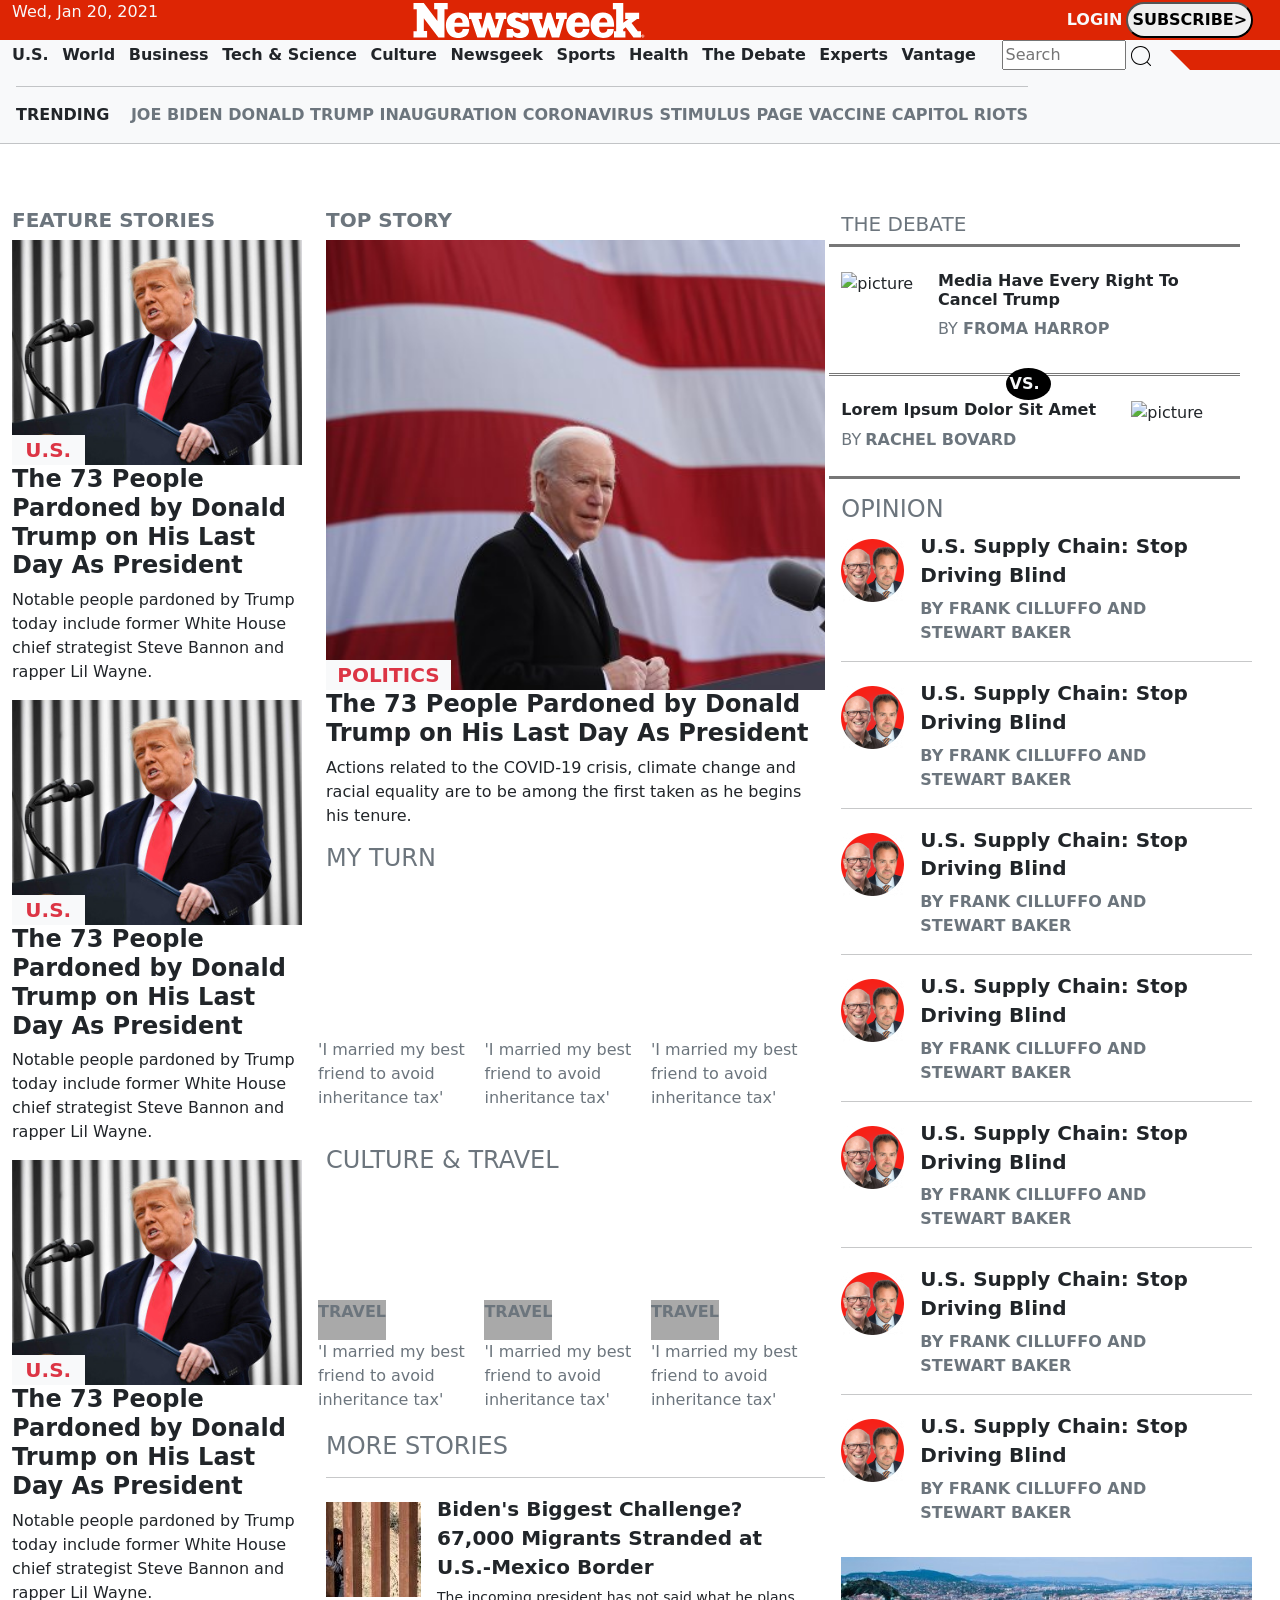
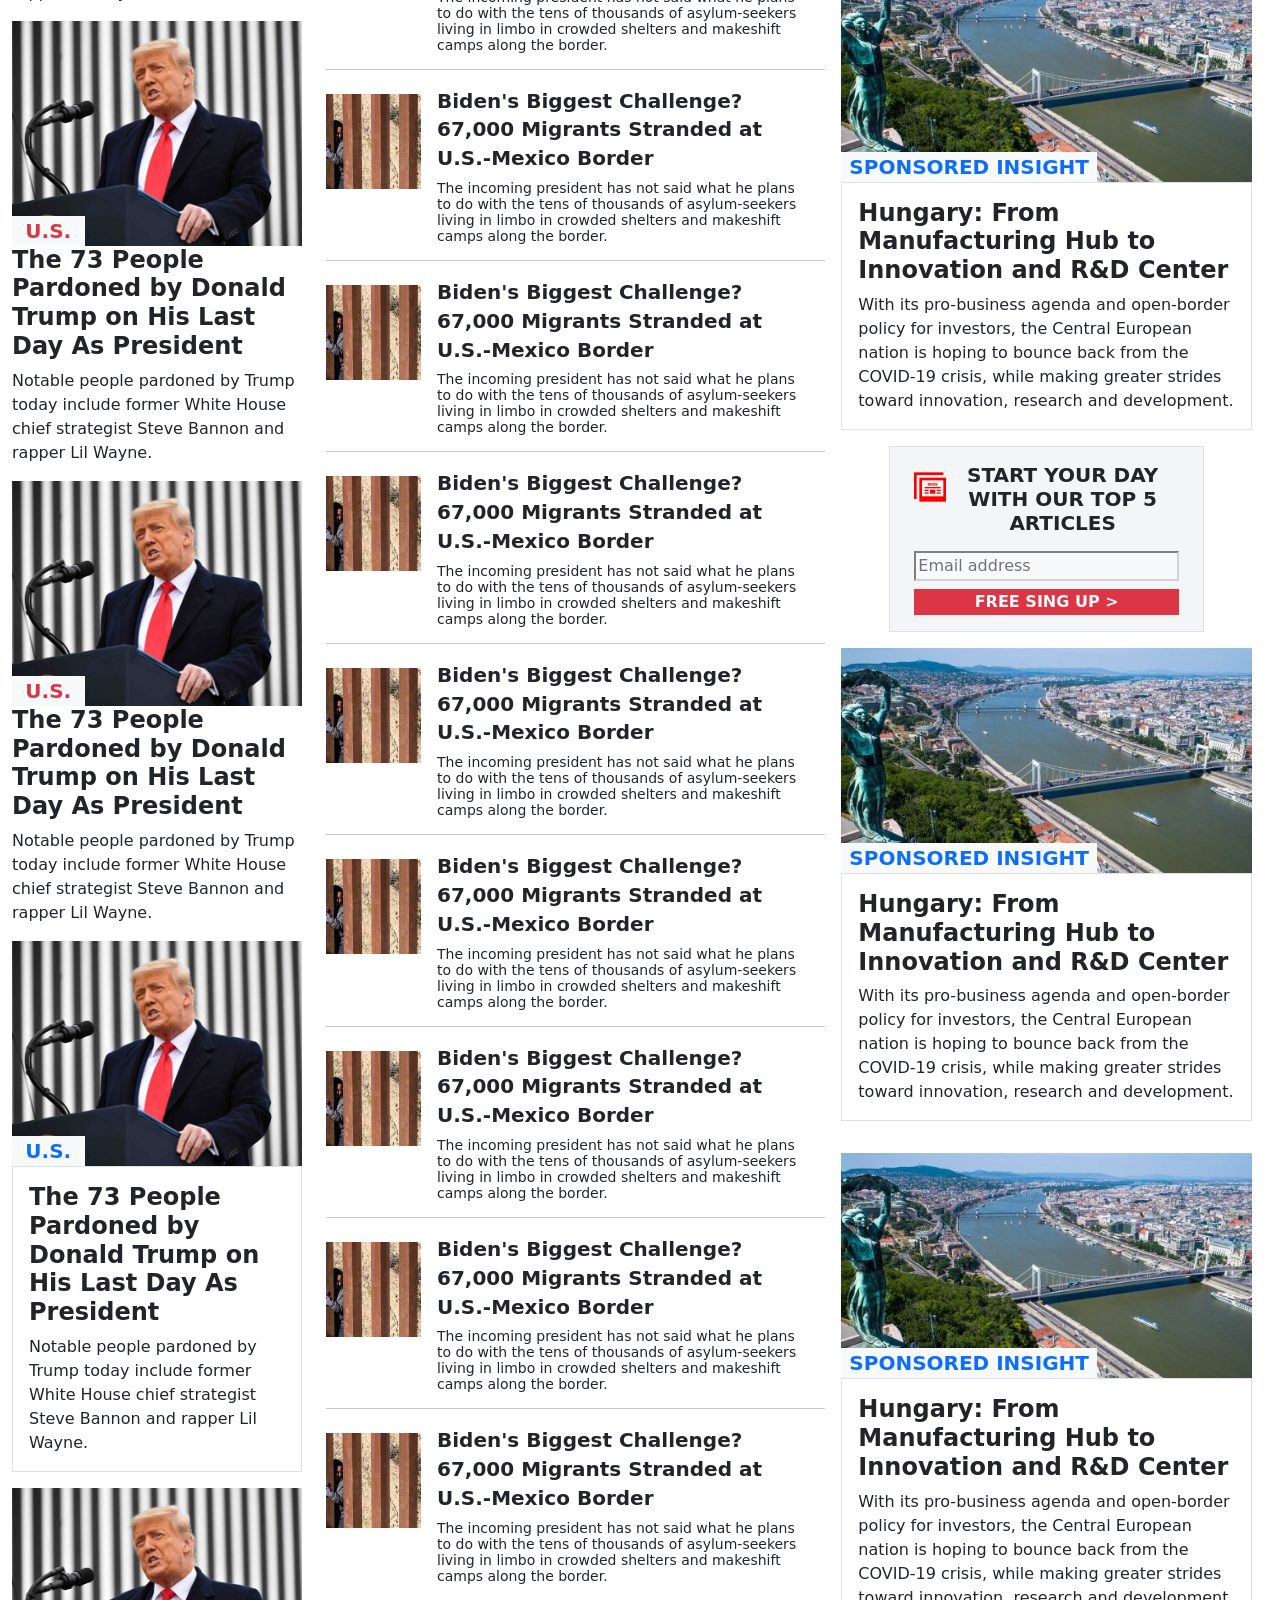
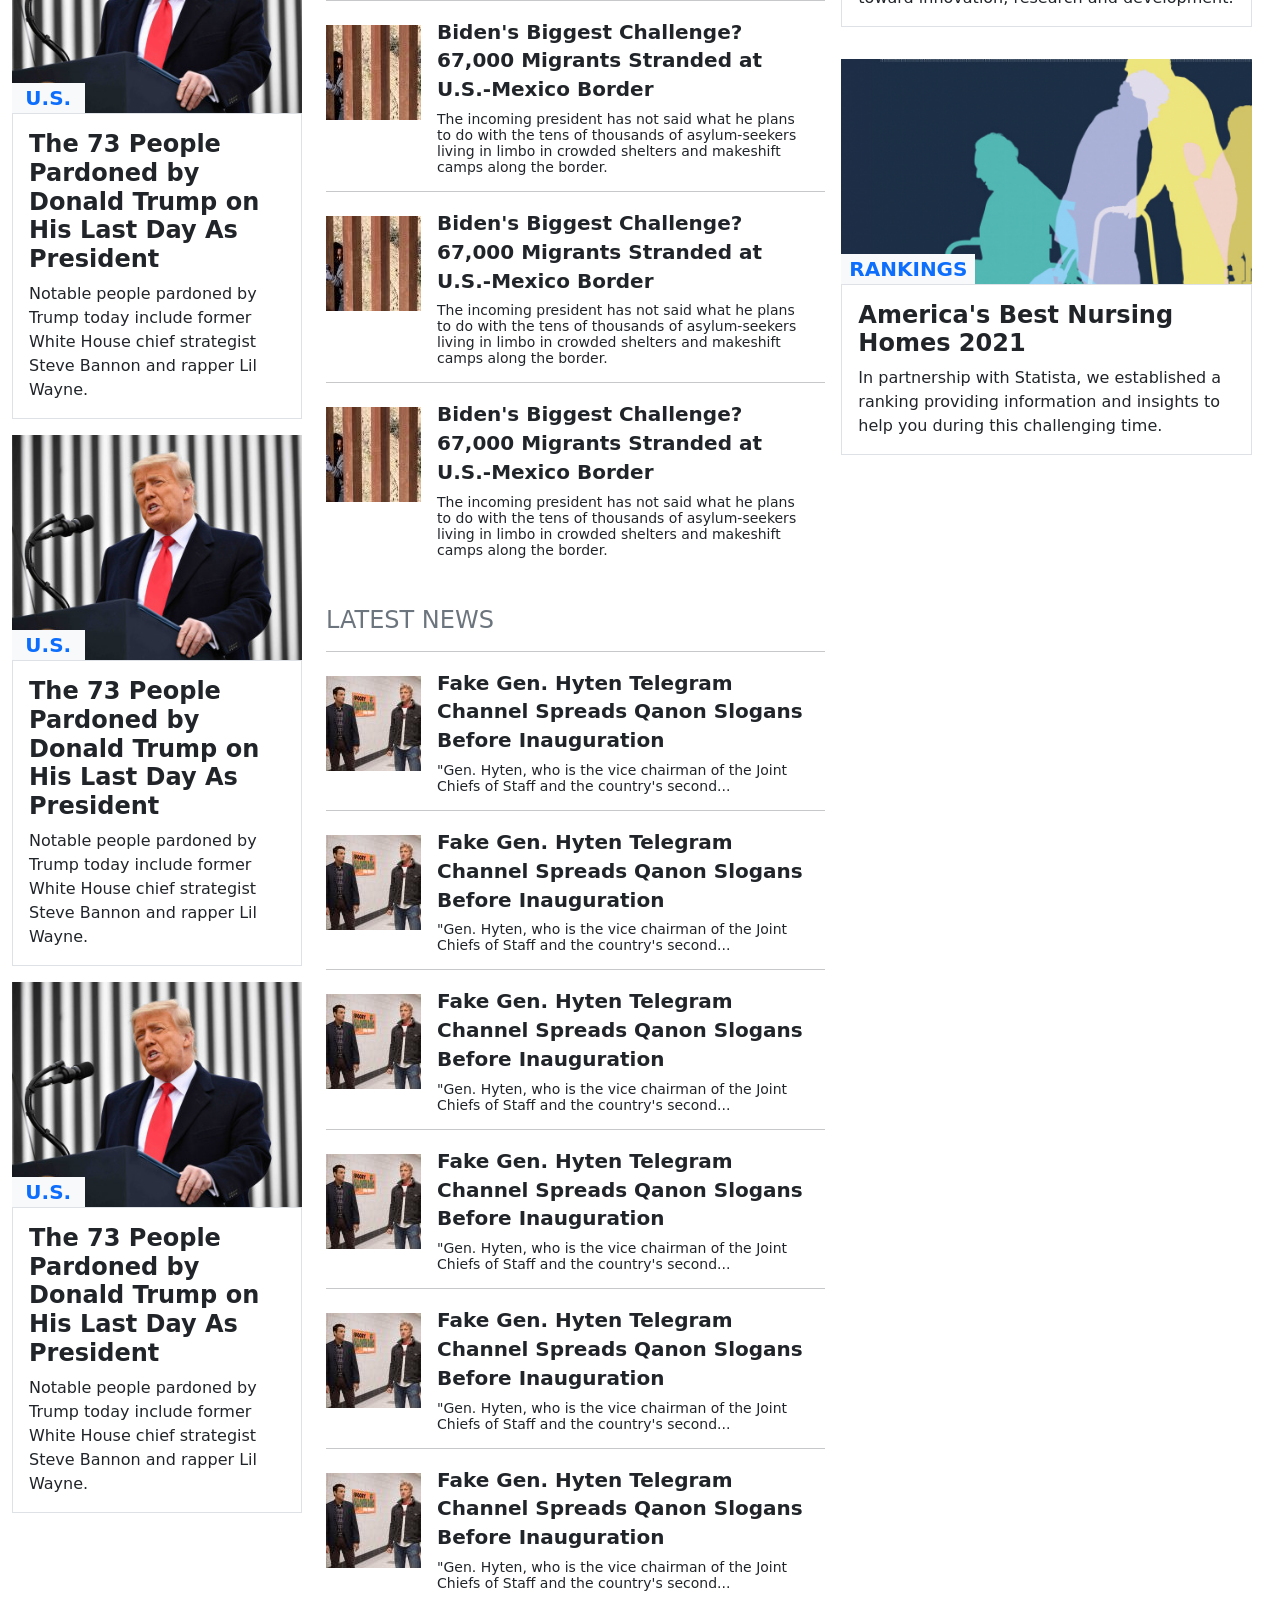
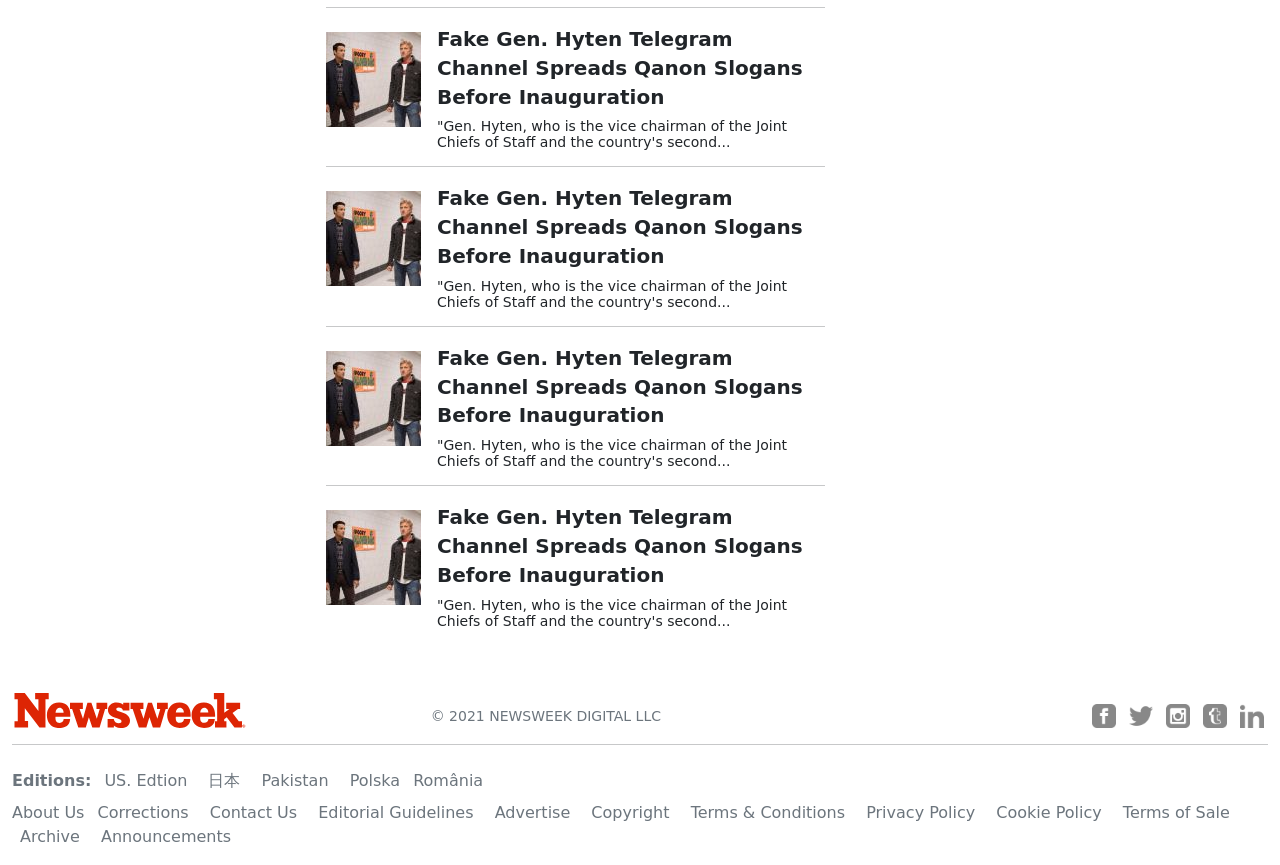
==== commit b9412300: "Add new content to live page Newsweek" ====
--- a/newsweek/index.html
+++ b/newsweek/index.html
@@ -35,7 +35,6 @@
           <a class="nav-link link-dark d-inline p-2" href="#">The Debate</a>
           <a class="nav-link link-dark d-inline p-0" href="#">Experts</a>
           <a class="nav-link link-dark d-inline p-2" href="#">Vantage</a>
-
           <div class="d-inline">
             <input type="search" class="d-inline searchbar" placeholder="Search">
             <svg class="d-inline search" width="20" height="20" xmlns="http://www.w3.org/2000/svg" fill-rule="evenodd" clip-rule="evenodd"><path d="M15.853 16.56c-1.683 1.517-3.911 2.44-6.353 2.44-5.243 0-9.5-4.257-9.5-9.5s4.257-9.5 9.5-9.5 9.5 4.257 9.5 9.5c0 2.442-.923 4.67-2.44 6.353l7.44 7.44-.707.707-7.44-7.44zm-6.353-15.56c4.691 0 8.5 3.809 8.5 8.5s-3.809 8.5-8.5 8.5-8.5-3.809-8.5-8.5 3.809-8.5 8.5-8.5z"/></svg>
@@ -206,7 +205,11 @@
           <div class="container-fluid row px-0">
             <div class="container-fluid col p-1">
               <div class="bg-tn-1">
-
+              </div>
+              <p class="link-secondary">'I married my best friend to avoid inheritance tax'</p>
+            </div>
+            <div class="container-fluid col p-1">
+              <div class="bg-tn-1">
               </div>
               <p class="link-secondary">'I married my best friend to avoid inheritance tax'</p>
             </div>
@@ -216,13 +219,6 @@
               </div>
               <p class="link-secondary">'I married my best friend to avoid inheritance tax'</p>
             </div>
-            <div class="container-fluid col p-1">
-              <div class="bg-tn-1">
-
-              </div>
-              <p class="link-secondary">'I married my best friend to avoid inheritance tax'</p>
-            </div>
-
           </div>
         </section>
         <section>
@@ -481,32 +477,180 @@
           </div>
         </section>
       </section>
-
-      <section class="container-fluid col-lg-4 p-1">
-        <h3 class="link-secondary fs-5">THE DEBATE</h3>
-        <div class="container-fluid versus-top row p-1">
-          <div class="col-3 p-0">
-             <img class="round-tn" alt="picture" src="https://web.archive.org/web/20210120125445im_/https://d.newsweek.com/en/full/1673623/froma-harrop.png?w=63&h=63&f=2ba48b46c4bcf031c010ff486c04d55b">
-          </div>
-           <div class="float-end col p-0">
-            <h6 class="hover-red d-block float-start fw-bold">Media Have Every Right To Cancel Trump</h6>
-            <p class="link-secondary d-inline">BY</p> <a class="link-secondary hover-red fw-bolder d-inline">FROMA HARROP</a> 
-          </div>
-        </div>
-        <hr class="mx-1">
-
-        <hr class="mt-0 mb-1">
-        <div class="container-fluid versus-bottom row">
-          <div class="float-end col p-0">
-            <h6 class="hover-red d-block float-start fw-bold d-flex flex-column">Lorem Ipsum Dolor Sit Amet</h6>
-             <div><p class="link-secondary d-inline">BY</p><a class="mx-1 link-secondary hover-red fw-bolder d-inline">RACHEL BOVARD</a> </div>
-          </div>
-          <div class="col-3 p-0">
-            <img class="round-tn" alt="picture" src="https://web.archive.org/web/20210120125445im_/https://d.newsweek.com/en/full/1673623/froma-harrop.png?w=63&h=63&f=2ba48b46c4bcf031c010ff486c04d55b">
-          </div>
-        </div>
-      </section>
-
+      <div class="container-fluid col-lg-4 p-1">
+        <section>
+          <h3 class="link-secondary fs-5">THE DEBATE</h3>
+          <div class="container-fluid versus-top row pt-4">
+            <div class="col-3 p-0">
+               <img class="round-tn" alt="picture" src="https://web.archive.org/web/20210120125445im_/https://d.newsweek.com/en/full/1673623/froma-harrop.png?w=63&h=63&f=2ba48b46c4bcf031c010ff486c04d55b">
+            </div>
+             <div class="float-end col p-0">
+              <h6 class="hover-red d-block float-start fw-bold">Media Have Every Right To Cancel Trump</h6>
+              <p class="link-secondary d-inline">BY</p> <a class="link-secondary hover-red fw-bolder d-inline">FROMA HARROP</a>
+            </div>
+          </div>
+          <div class="d-relative invisible-container"><div class="versus link-light fw-bold fs-6">VS.</div> </div>
+          <div class="container-fluid versus-bottom row py-4">
+            <div class="float-end col p-0">
+              <h6 class="hover-red d-block float-start fw-bold d-flex flex-column">Lorem Ipsum Dolor Sit Amet</h6>
+               <div><p class="link-secondary d-inline">BY</p><a class="mx-1 link-secondary hover-red fw-bolder d-inline">RACHEL BOVARD</a> </div>
+            </div>
+            <div class="col-3 p-0">
+              <img class="round-tn" alt="picture" src="https://web.archive.org/web/20210120125445im_/https://d.newsweek.com/en/full/1673623/froma-harrop.png?w=63&h=63&f=2ba48b46c4bcf031c010ff486c04d55b">
+            </div>
+          </div>
+        </section>
+        <section class="pt-3">
+          <h4 class="link-secondary">OPINION</h4>
+          <div class="d-flex">
+            <div class="my-2">
+              <img src="img/thumbnail.png" alt="migrant">
+            </div>
+            <div class="mx-3">
+              <h4><a class="fs-5 link-dark fw-bolder hover-red" href="#">U.S. Supply Chain: Stop Driving Blind</a></h4>
+              <span class="text-uppercase fw-bolder fs-6 link-secondary">By Frank Cilluffo and Stewart Baker</span>
+            </div>
+          </div>
+          <hr>
+          <div class="d-flex">
+            <div class="my-2">
+              <img src="img/thumbnail.png" alt="migrant">
+            </div>
+            <div class="mx-3">
+              <h4><a class="fs-5 link-dark fw-bolder hover-red" href="#">U.S. Supply Chain: Stop Driving Blind</a></h4>
+              <span class="text-uppercase fw-bolder fs-6 link-secondary">By Frank Cilluffo and Stewart Baker</span>
+            </div>
+          </div>
+          <hr>
+          <div class="d-flex">
+            <div class="my-2">
+              <img src="img/thumbnail.png" alt="migrant">
+            </div>
+            <div class="mx-3">
+              <h4><a class="fs-5 link-dark fw-bolder hover-red" href="#">U.S. Supply Chain: Stop Driving Blind</a></h4>
+              <span class="text-uppercase fw-bolder fs-6 link-secondary">By Frank Cilluffo and Stewart Baker</span>
+            </div>
+          </div>
+          <hr>
+          <div class="d-flex">
+            <div class="my-2">
+              <img src="img/thumbnail.png" alt="migrant">
+            </div>
+            <div class="mx-3">
+              <h4><a class="fs-5 link-dark fw-bolder hover-red" href="#">U.S. Supply Chain: Stop Driving Blind</a></h4>
+              <span class="text-uppercase fw-bolder fs-6 link-secondary">By Frank Cilluffo and Stewart Baker</span>
+            </div>
+          </div>
+          <hr>
+          <div class="d-flex">
+            <div class="my-2">
+              <img src="img/thumbnail.png" alt="migrant">
+            </div>
+            <div class="mx-3">
+              <h4><a class="fs-5 link-dark fw-bolder hover-red" href="#">U.S. Supply Chain: Stop Driving Blind</a></h4>
+              <span class="text-uppercase fw-bolder fs-6 link-secondary">By Frank Cilluffo and Stewart Baker</span>
+            </div>
+          </div>
+          <hr>
+          <div class="d-flex">
+            <div class="my-2">
+              <img src="img/thumbnail.png" alt="migrant">
+            </div>
+            <div class="mx-3">
+              <h4><a class="fs-5 link-dark fw-bolder hover-red" href="#">U.S. Supply Chain: Stop Driving Blind</a></h4>
+              <span class="text-uppercase fw-bolder fs-6 link-secondary">By Frank Cilluffo and Stewart Baker</span>
+            </div>
+          </div>
+          <hr>
+          <div class="d-flex pb-3">
+            <div class="my-2">
+              <img src="img/thumbnail.png" alt="migrant">
+            </div>
+            <div class="mx-3">
+              <h4><a class="fs-5 link-dark fw-bolder hover-red" href="#">U.S. Supply Chain: Stop Driving Blind</a></h4>
+              <span class="text-uppercase fw-bolder fs-6 link-secondary">By Frank Cilluffo and Stewart Baker</span>
+            </div>
+          </div>
+        </section>
+        <div>
+          <article class="py-3">
+            <div class="background-hun d-flex align-items-end">
+              <div class="bg-light w-auto px-2 d-flex justify-content-center">
+                <a class="link-primary text-decoration-none fs-5 fw-bolder text-uppercase" href="#">Sponsored Insight</a>
+              </div>
+            </div>
+            <div class="border light-border p-3">
+              <div>
+                <h3 class="fs-4 fw-bolder" ><a class="link-dark hover-red" href="#">Hungary: From Manufacturing Hub to Innovation and R&D Center</a></h3>
+              </div>
+              <div>
+                <span class="fs-6">With its pro-business agenda and open-border policy for investors, the Central European nation is hoping to bounce back from the COVID-19 crisis, while making greater strides toward innovation, research and development.</span>
+              </div>
+            </div>
+          </article>
+          <section class="text-center border light-border mx-5 px-4 py-3 singup-background">
+            <div class="d-flex">
+              <div class="my-2">
+                <img src="img/news.png" alt="news">
+              </div>
+              <div>
+                <h4 class="text-uppercase fw-bolder fs-5">Start your day with our top 5 articles</h4>
+              </div>
+            </div>
+            <div class="py-2">
+              <input class="w-100 bg-light light-border link-secondary" type="text" name="email" value="Email address">
+            </div>
+            <div>
+              <input class="bg-danger border-0 link-light w-100 fw-bolder" type="button" name="free sign up" value="FREE SING UP >">
+            </div>
+          </section>
+          <article class="py-3">
+            <div class="background-hun d-flex align-items-end">
+              <div class="bg-light w-auto px-2 d-flex justify-content-center">
+                <a class="link-primary text-decoration-none fs-5 fw-bolder text-uppercase" href="#">Sponsored Insight</a>
+              </div>
+            </div>
+            <div class="border light-border p-3">
+              <div>
+                <h3 class="fs-4 fw-bolder" ><a class="link-dark hover-red" href="#">Hungary: From Manufacturing Hub to Innovation and R&D Center</a></h3>
+              </div>
+              <div>
+                <span class="fs-6">With its pro-business agenda and open-border policy for investors, the Central European nation is hoping to bounce back from the COVID-19 crisis, while making greater strides toward innovation, research and development.</span>
+              </div>
+            </div>
+          </article>
+          <article class="py-3">
+            <div class="background-hun d-flex align-items-end">
+              <div class="bg-light w-auto px-2 d-flex justify-content-center">
+                <a class="link-primary text-decoration-none fs-5 fw-bolder text-uppercase" href="#">Sponsored Insight</a>
+              </div>
+            </div>
+            <div class="border light-border p-3">
+              <div>
+                <h3 class="fs-4 fw-bolder" ><a class="link-dark hover-red" href="#">Hungary: From Manufacturing Hub to Innovation and R&D Center</a></h3>
+              </div>
+              <div>
+                <span class="fs-6">With its pro-business agenda and open-border policy for investors, the Central European nation is hoping to bounce back from the COVID-19 crisis, while making greater strides toward innovation, research and development.</span>
+              </div>
+            </div>
+          </article>
+          <article class="py-3">
+            <div class="background-rank d-flex align-items-end">
+              <div class="bg-light w-auto px-2 d-flex justify-content-center">
+                <a class="link-primary text-decoration-none fs-5 fw-bolder text-uppercase" href="#">Rankings</a>
+              </div>
+            </div>
+            <div class="border light-border p-3">
+              <div>
+                <h3 class="fs-4 fw-bolder" ><a class="link-dark hover-red" href="#">America's Best Nursing Homes 2021</a></h3>
+              </div>
+              <div>
+                <span class="fs-6">In partnership with Statista, we established a ranking providing information and insights to help you during this challenging time.</span>
+              </div>
+            </div>
+          </article>
+        </div>
+      </div>
     </main>
     <footer class="container-fluid fs-6 py-3">
       <nav class="d-md-flex align-items-md-end justify-content-between">
--- a/newsweek/style.css
+++ b/newsweek/style.css
@@ -92,6 +92,18 @@
   height: 25vh;
 }
 
+.background-hun {
+  background-image: url("img/hungary.jpg");
+  background-size: cover;
+  height: 25vh;
+}
+
+.background-rank {
+  background-image: url("img/nursing.png");
+  background-size: cover;
+  height: 25vh;
+}
+
 .background-biden {
   background-image: url("img/biden.jpg");
   background-size: cover;
@@ -134,12 +146,29 @@
   border-bottom-width: 3px;
   border-bottom-style: solid;
   border-bottom-color: #777;
+  border-top-width: 3px;
+  border-top-style: double;
+  border-top-color: #777;
 }
 
-.round-tn{
+.versus {
+  background-color: black;
+  border-radius: 50%;
+  position: relative;
+  padding: 4px;
+  width: 11%;
+  left: 40%;
+  top: 3vh;
+}
+
+.round-tn {
   width: 5vw;
 }
 
 .text-smaller {
   font-size: 14px;
 }
+
+.singup-background {
+  background-color: #f4f5f6;
+}
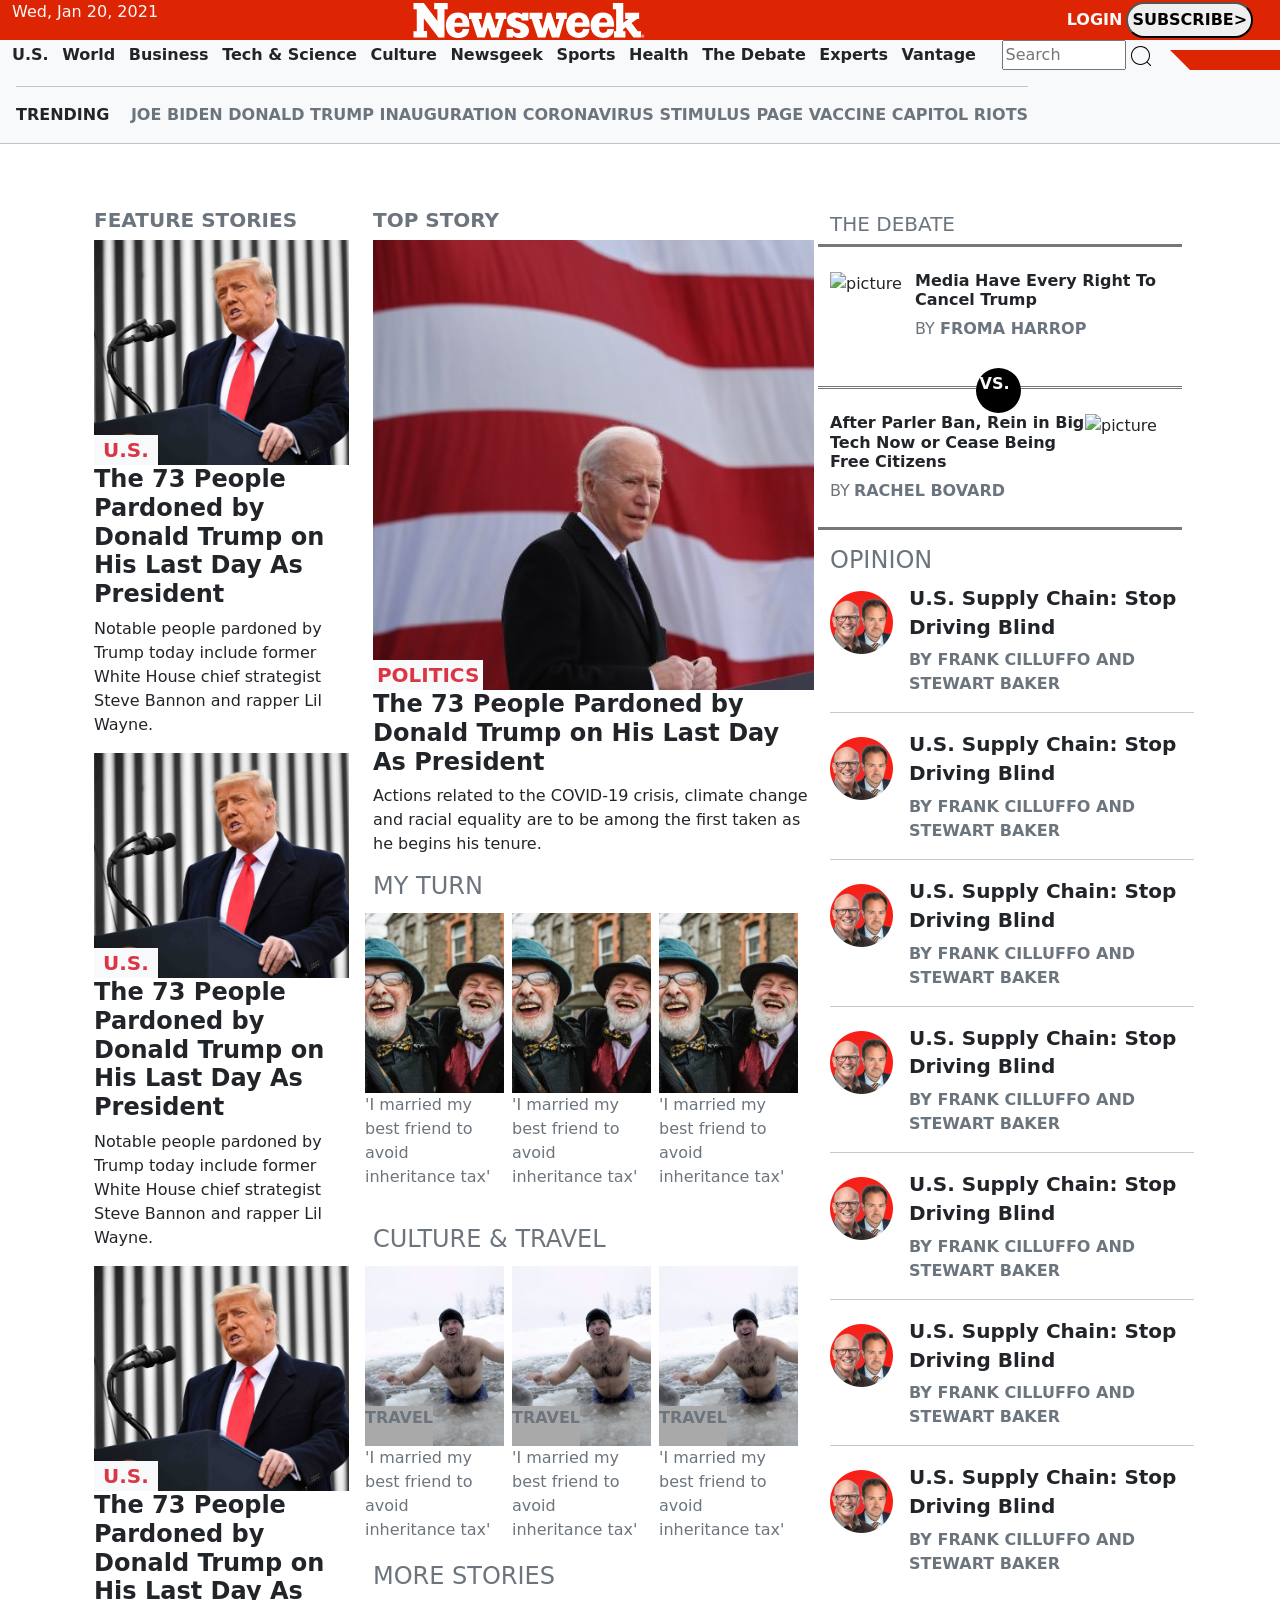
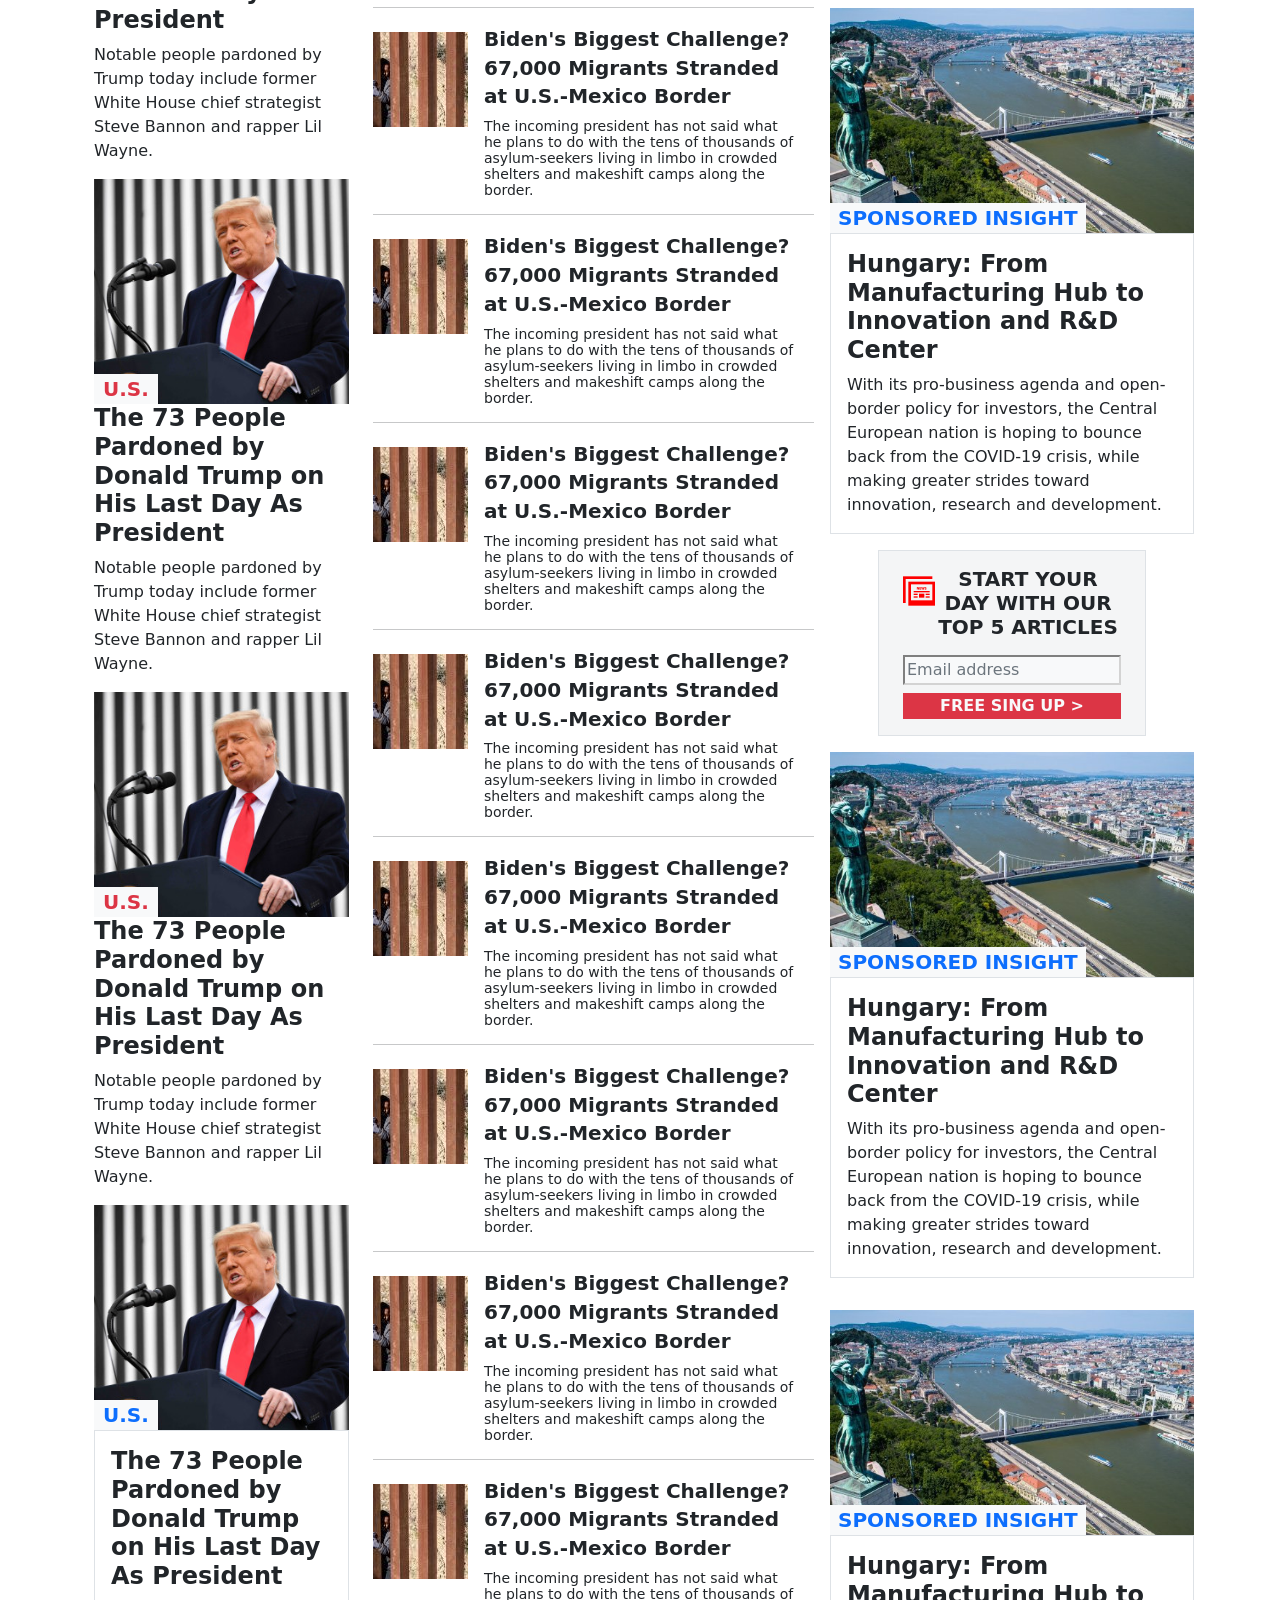
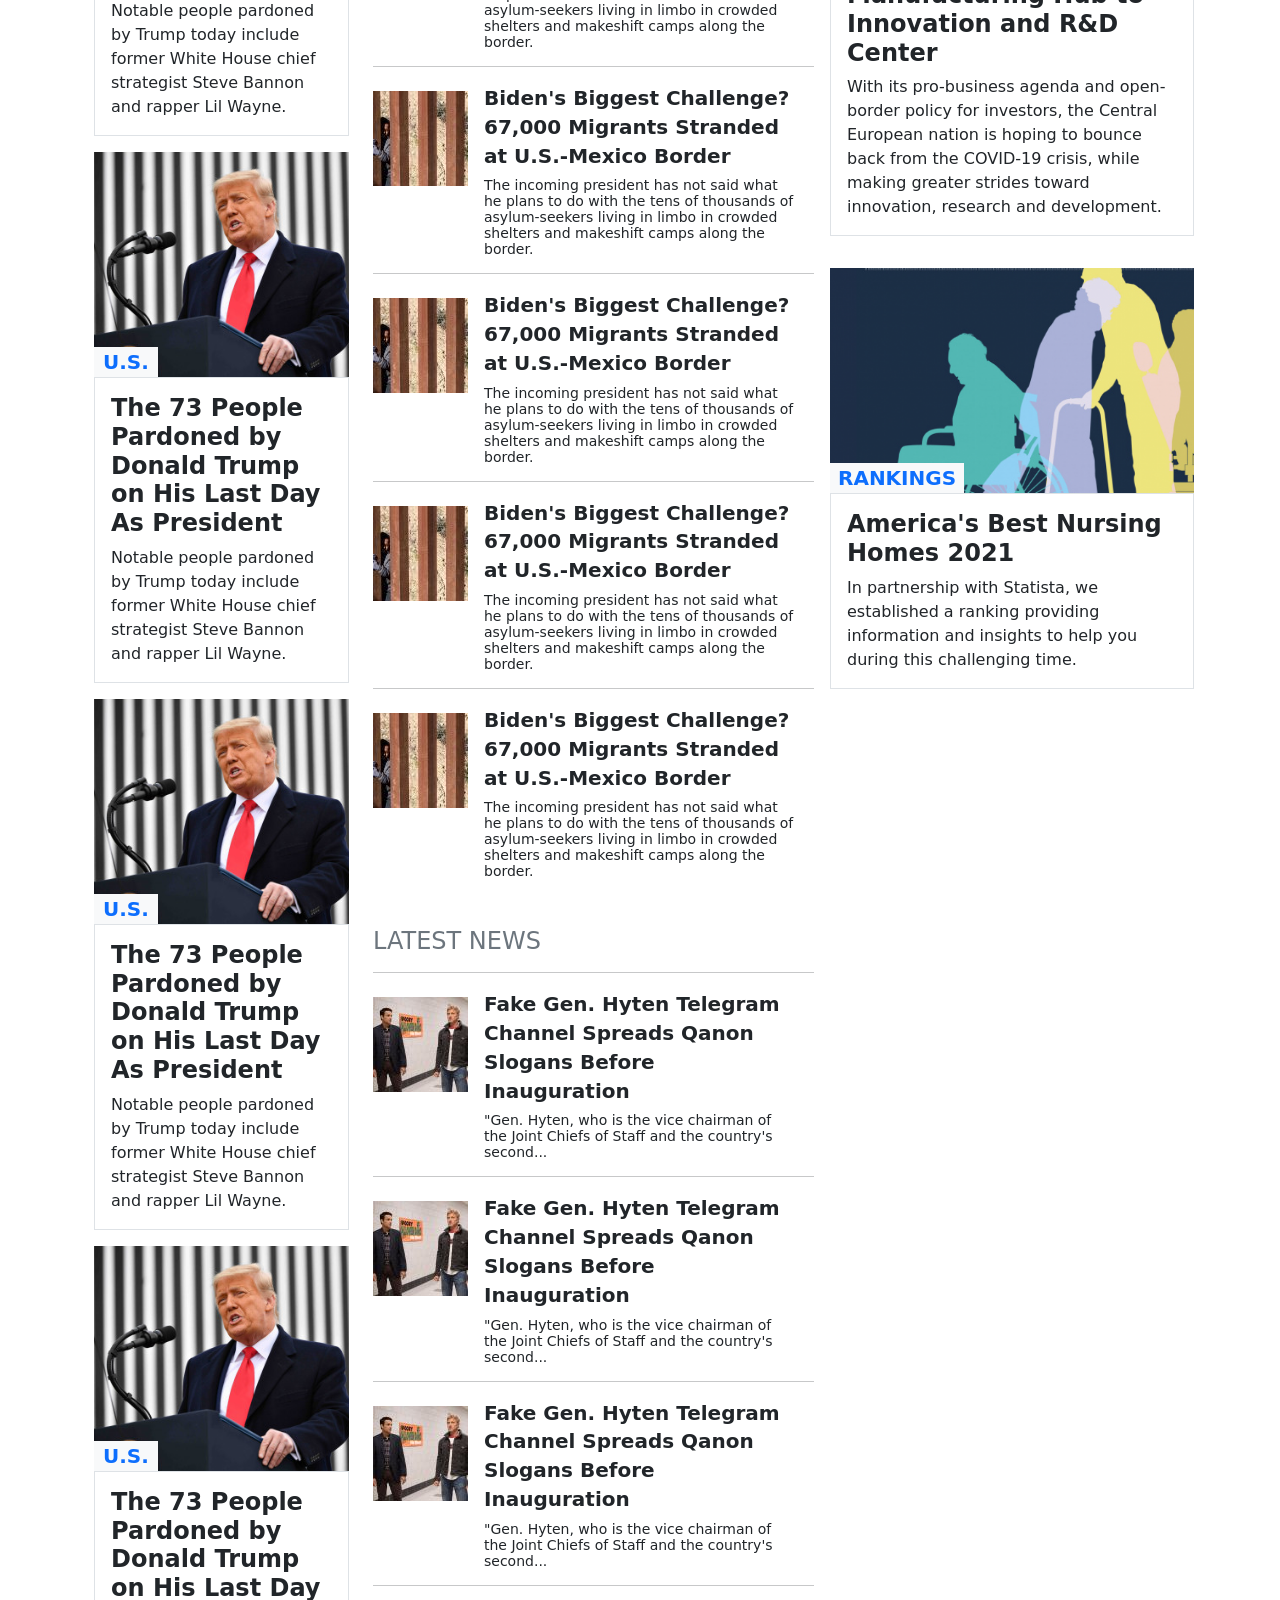
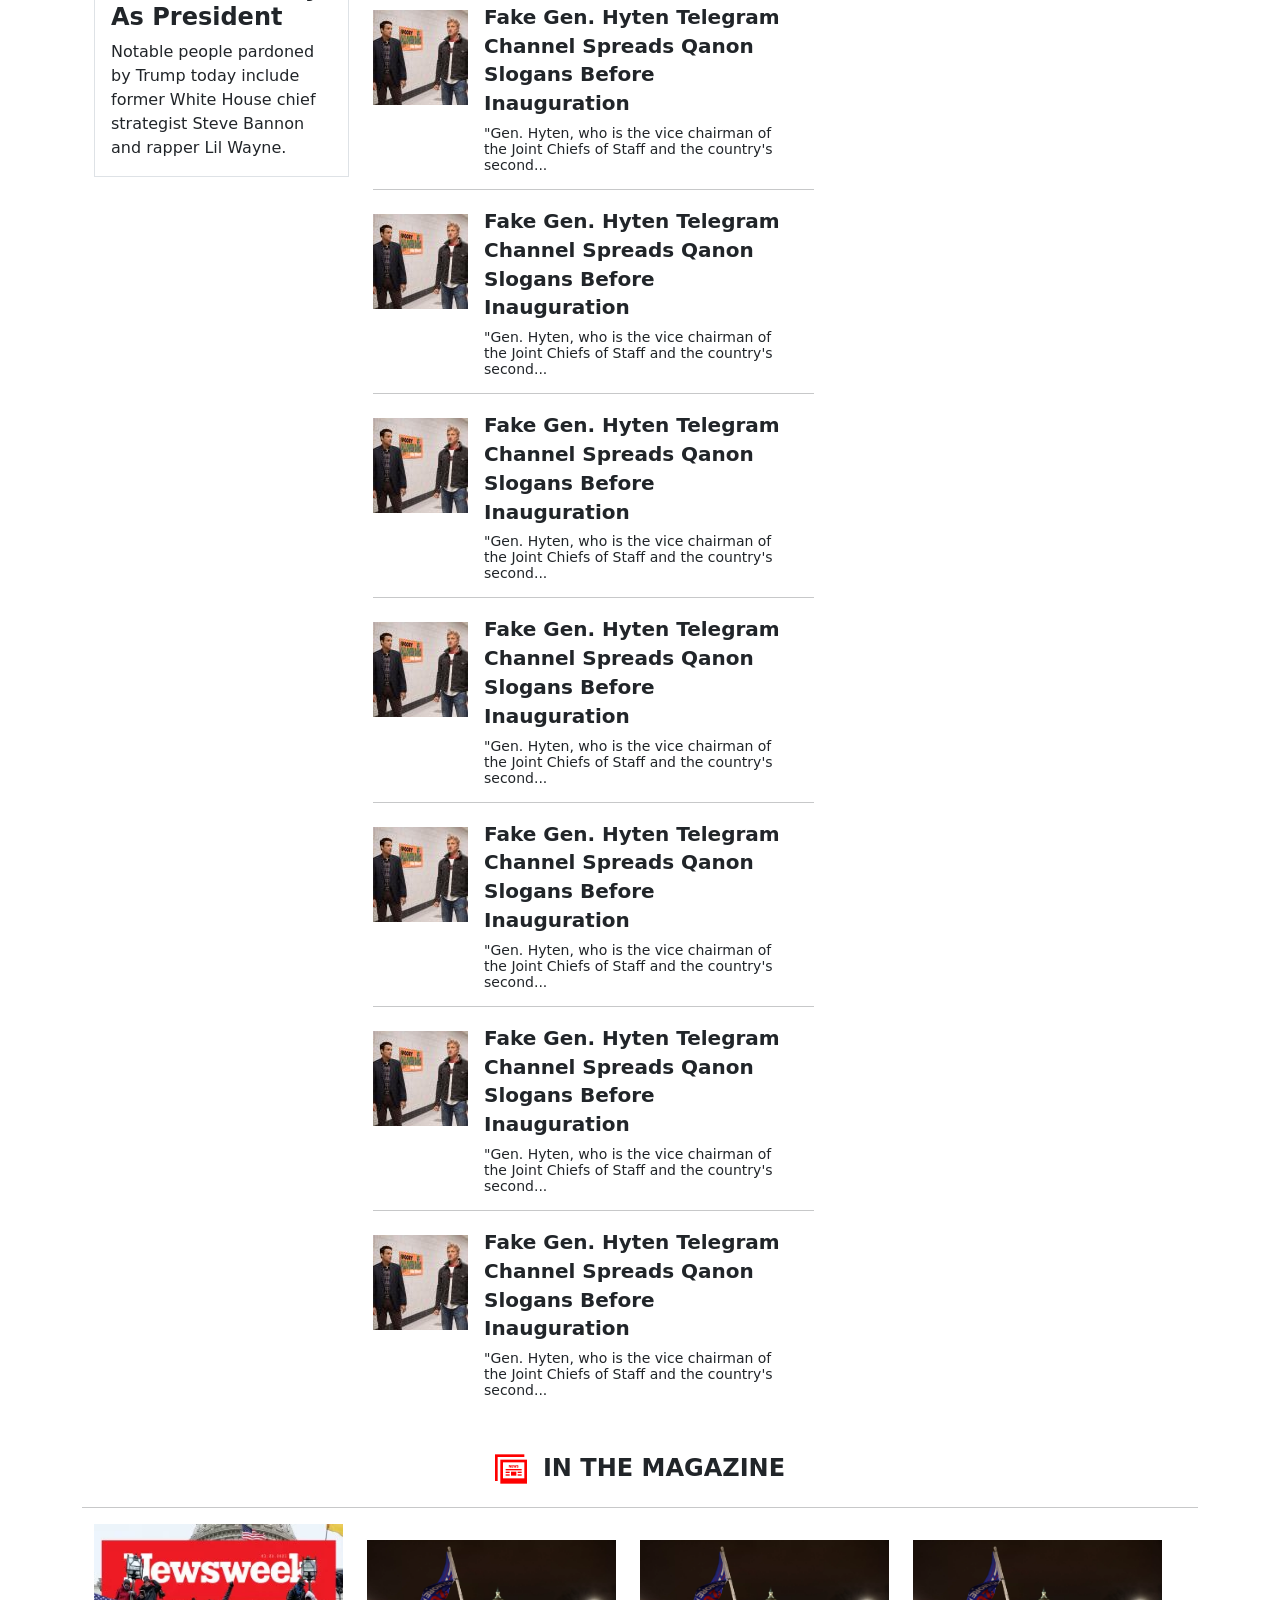
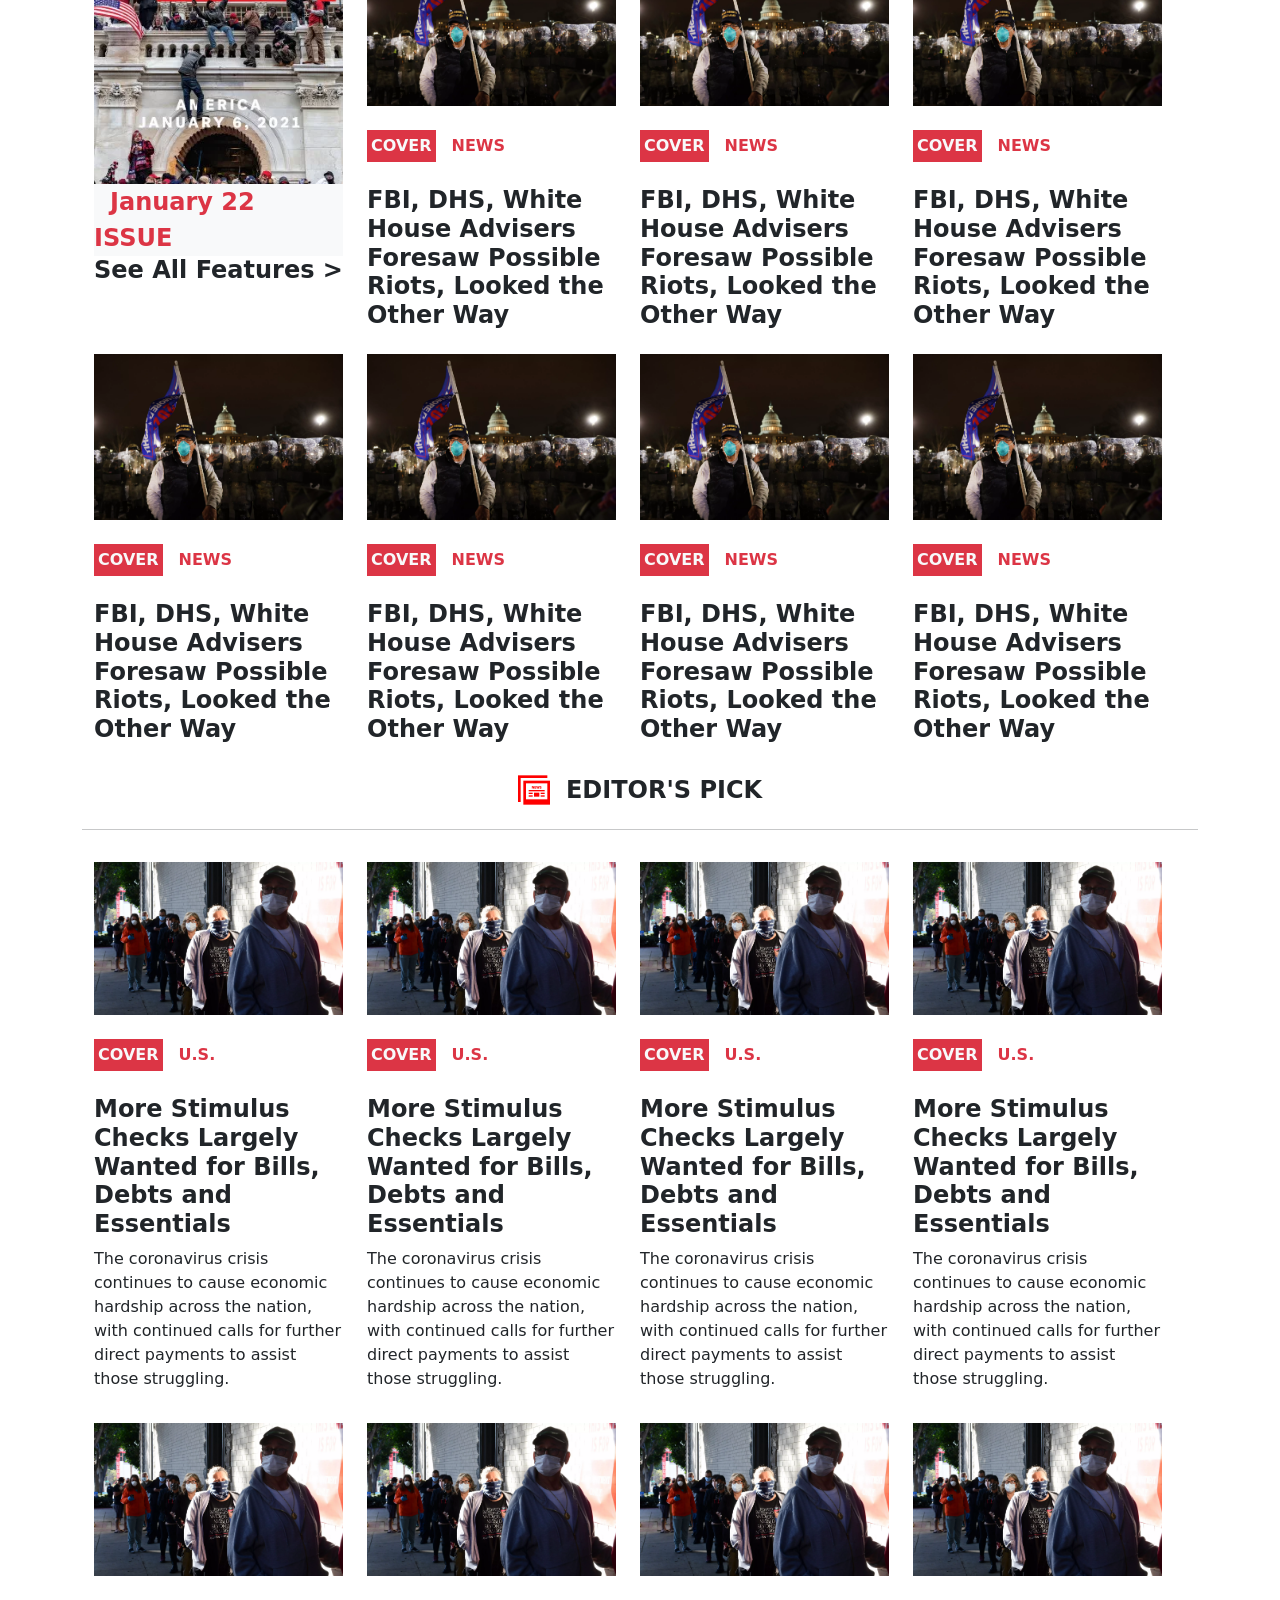
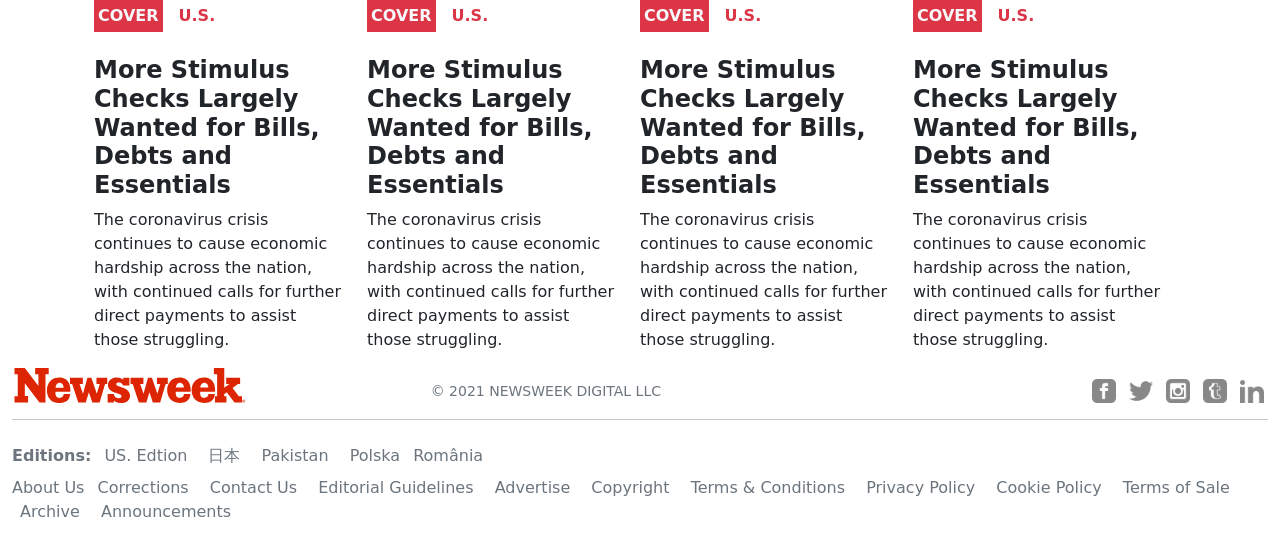
==== commit 74cfce7c: "Update with latest content" ====
--- a/newsweek/index.html
+++ b/newsweek/index.html
@@ -35,6 +35,7 @@
           <a class="nav-link link-dark d-inline p-2" href="#">The Debate</a>
           <a class="nav-link link-dark d-inline p-0" href="#">Experts</a>
           <a class="nav-link link-dark d-inline p-2" href="#">Vantage</a>
+
           <div class="d-inline">
             <input type="search" class="d-inline searchbar" placeholder="Search">
             <svg class="d-inline search" width="20" height="20" xmlns="http://www.w3.org/2000/svg" fill-rule="evenodd" clip-rule="evenodd"><path d="M15.853 16.56c-1.683 1.517-3.911 2.44-6.353 2.44-5.243 0-9.5-4.257-9.5-9.5s4.257-9.5 9.5-9.5 9.5 4.257 9.5 9.5c0 2.442-.923 4.67-2.44 6.353l7.44 7.44-.707.707-7.44-7.44zm-6.353-15.56c4.691 0 8.5 3.809 8.5 8.5s-3.809 8.5-8.5 8.5-8.5-3.809-8.5-8.5 3.809-8.5 8.5-8.5z"/></svg>
@@ -54,8 +55,8 @@
       </nav>
       <hr class="secondary line">
     </header>
-    <main class="container-fluid row py-5">
-      <section class="col-lg-3">
+    <main class="container-xl row py-5 m-auto">
+      <section class="col-md-5 col-lg-3 order-2 order-md-1">
         <div>
           <h3 class="link-secondary fs-5 fw-bolder">FEATURE STORIES</h3>
         </div>
@@ -185,7 +186,7 @@
           </div>
         </article>
       </section>
-      <section class="col-lg-5">
+      <section class="col-md-7 col-lg-5 order-1 order-md-2">
         <h1 class="link-secondary fs-5 fw-bolder">TOP STORY</h1>
         <div class="pb-3 ">
           <div class="background-biden d-flex align-items-end">
@@ -200,20 +201,20 @@
             <span class="fs-6">Actions related to the COVID-19 crisis, climate change and racial equality are to be among the first taken as he begins his tenure.</span>
           </div>
         </div>
-        <section class="pb-3 ">
+        <section class="pb-3 d-none d-md-block">
           <h4 class="link-secondary">MY TURN</h4>
           <div class="container-fluid row px-0">
-            <div class="container-fluid col p-1">
+            <div class="container-fluid col p-1 w-25 ">
               <div class="bg-tn-1">
               </div>
               <p class="link-secondary">'I married my best friend to avoid inheritance tax'</p>
             </div>
-            <div class="container-fluid col p-1">
+            <div class="container-fluid col p-1 w-25">
               <div class="bg-tn-1">
               </div>
               <p class="link-secondary">'I married my best friend to avoid inheritance tax'</p>
             </div>
-            <div class="container-fluid col p-1">
+            <div class="container-fluid col p-1 w-25">
               <div class="bg-tn-1">
 
               </div>
@@ -221,12 +222,12 @@
             </div>
           </div>
         </section>
-        <section>
+        <section class="d-none d-md-block">
           <h4 class="link-secondary">CULTURE & TRAVEL</h4>
           <div class="container-fluid row px-0">
             <div class="container-fluid col p-1">
               <div>
-                <div class="bg-tn d-flex align-items-end mx-0">
+                <div class="bg-tn d-flex align-items-end mx-0 ">
                   <div class="link-secondary gray-bg d-flex justify-content-center"><p class="fw-bold">TRAVEL</p></div>
                 </div>
                 <p class="link-secondary">'I married my best friend to avoid inheritance tax'</p>
@@ -234,7 +235,7 @@
             </div>
             <div class="container-fluid col p-1">
               <div>
-                <div class="bg-tn d-flex align-items-end mx-0">
+                <div class="bg-tn d-flex align-items-end mx-0 ">
                   <div class="link-secondary gray-bg d-flex justify-content-center"><p class="fw-bold">TRAVEL</p></div>
                 </div>
                 <p class="link-secondary">'I married my best friend to avoid inheritance tax'</p>
@@ -242,7 +243,7 @@
             </div>
             <div class="container-fluid col p-1">
               <div>
-                <div class="bg-tn d-flex align-items-end mx-0">
+                <div class="bg-tn d-flex align-items-end mx-0 ">
                   <div class="link-secondary gray-bg d-flex justify-content-center"><p class="fw-bold">TRAVEL</p></div>
                 </div>
                 <p class="link-secondary">'I married my best friend to avoid inheritance tax'</p>
@@ -250,7 +251,7 @@
             </div>
           </div>
         </section>
-        <section>
+        <section class="d-none d-md-block">
           <h4 class="link-secondary">MORE STORIES</h4>
           <hr>
           <div class="d-flex">
@@ -373,7 +374,7 @@
             </div>
           </div>
         </section>
-        <section>
+        <section class="d-none d-md-block">
           <h4 class="link-secondary pt-5">LATEST NEWS</h4>
           <hr>
           <div class="d-flex">
@@ -477,7 +478,7 @@
           </div>
         </section>
       </section>
-      <div class="container-fluid col-lg-4 p-1">
+      <div class="container-fluid col-lg-4 p-1 order-3">
         <section>
           <h3 class="link-secondary fs-5">THE DEBATE</h3>
           <div class="container-fluid versus-top row pt-4">
@@ -485,14 +486,14 @@
                <img class="round-tn" alt="picture" src="https://web.archive.org/web/20210120125445im_/https://d.newsweek.com/en/full/1673623/froma-harrop.png?w=63&h=63&f=2ba48b46c4bcf031c010ff486c04d55b">
             </div>
              <div class="float-end col p-0">
-              <h6 class="hover-red d-block float-start fw-bold">Media Have Every Right To Cancel Trump</h6>
+              <h6 class="d-block float-start fw-bolder"><a class="hover-red link-dark" href="#">Media Have Every Right To Cancel Trump</a></h6>
               <p class="link-secondary d-inline">BY</p> <a class="link-secondary hover-red fw-bolder d-inline">FROMA HARROP</a>
             </div>
           </div>
           <div class="d-relative invisible-container"><div class="versus link-light fw-bold fs-6">VS.</div> </div>
           <div class="container-fluid versus-bottom row py-4">
             <div class="float-end col p-0">
-              <h6 class="hover-red d-block float-start fw-bold d-flex flex-column">Lorem Ipsum Dolor Sit Amet</h6>
+              <h6 class="d-block float-start fw-bolder d-flex flex-column"><a class="hover-red link-dark" href="#">After Parler Ban, Rein in Big Tech Now or Cease Being Free Citizens</a></h6>
                <div><p class="link-secondary d-inline">BY</p><a class="mx-1 link-secondary hover-red fw-bolder d-inline">RACHEL BOVARD</a> </div>
             </div>
             <div class="col-3 p-0">
@@ -572,7 +573,7 @@
             </div>
           </div>
         </section>
-        <div>
+        <div class="thinner">
           <article class="py-3">
             <div class="background-hun d-flex align-items-end">
               <div class="bg-light w-auto px-2 d-flex justify-content-center">
@@ -651,7 +652,596 @@
           </article>
         </div>
       </div>
+
+      <div class="invisible-sector order-4 d-md-none">
+
+        <section class="">
+          <h4 class="link-secondary">MORE STORIES</h4>
+          <hr>
+          <div class="d-flex">
+            <div class="my-2">
+              <img src="img/migrant.jpg" alt="migrant">
+            </div>
+            <div class="mx-3 lh-1">
+              <h4><a class="fs-5 link-dark fw-bolder hover-red" href="#">Biden's Biggest Challenge? 67,000 Migrants Stranded at U.S.-Mexico Border</a></h4>
+              <span class="text-smaller" >The incoming president has not said what he plans to do with the tens of thousands of asylum-seekers living in limbo in crowded shelters and makeshift camps along the border.</span>
+            </div>
+          </div>
+          <hr>
+          <div class="d-flex">
+            <div class="my-2">
+              <img src="img/migrant.jpg" alt="migrant">
+            </div>
+            <div class="mx-3 lh-1">
+              <h4><a class="fs-5 link-dark fw-bolder hover-red" href="#">Biden's Biggest Challenge? 67,000 Migrants Stranded at U.S.-Mexico Border</a></h4>
+              <span class="text-smaller" >The incoming president has not said what he plans to do with the tens of thousands of asylum-seekers living in limbo in crowded shelters and makeshift camps along the border.</span>
+            </div>
+          </div>
+          <hr>
+          <div class="d-flex">
+            <div class="my-2">
+              <img src="img/migrant.jpg" alt="migrant">
+            </div>
+            <div class="mx-3 lh-1">
+              <h4><a class="fs-5 link-dark fw-bolder hover-red" href="#">Biden's Biggest Challenge? 67,000 Migrants Stranded at U.S.-Mexico Border</a></h4>
+              <span class="text-smaller" >The incoming president has not said what he plans to do with the tens of thousands of asylum-seekers living in limbo in crowded shelters and makeshift camps along the border.</span>
+            </div>
+          </div>
+          <hr>
+          <div class="d-flex">
+            <div class="my-2">
+              <img src="img/migrant.jpg" alt="migrant">
+            </div>
+            <div class="mx-3 lh-1">
+              <h4><a class="fs-5 link-dark fw-bolder hover-red" href="#">Biden's Biggest Challenge? 67,000 Migrants Stranded at U.S.-Mexico Border</a></h4>
+              <span class="text-smaller" >The incoming president has not said what he plans to do with the tens of thousands of asylum-seekers living in limbo in crowded shelters and makeshift camps along the border.</span>
+            </div>
+          </div>
+          <hr>
+          <div class="d-flex">
+            <div class="my-2">
+              <img src="img/migrant.jpg" alt="migrant">
+            </div>
+            <div class="mx-3 lh-1">
+              <h4><a class="fs-5 link-dark fw-bolder hover-red" href="#">Biden's Biggest Challenge? 67,000 Migrants Stranded at U.S.-Mexico Border</a></h4>
+              <span class="text-smaller" >The incoming president has not said what he plans to do with the tens of thousands of asylum-seekers living in limbo in crowded shelters and makeshift camps along the border.</span>
+            </div>
+          </div>
+          <hr>
+          <div class="d-flex">
+            <div class="my-2">
+              <img src="img/migrant.jpg" alt="migrant">
+            </div>
+            <div class="mx-3 lh-1">
+              <h4><a class="fs-5 link-dark fw-bolder hover-red" href="#">Biden's Biggest Challenge? 67,000 Migrants Stranded at U.S.-Mexico Border</a></h4>
+              <span class="text-smaller" >The incoming president has not said what he plans to do with the tens of thousands of asylum-seekers living in limbo in crowded shelters and makeshift camps along the border.</span>
+            </div>
+          </div>
+          <hr>
+          <div class="d-flex">
+            <div class="my-2">
+              <img src="img/migrant.jpg" alt="migrant">
+            </div>
+            <div class="mx-3 lh-1">
+              <h4><a class="fs-5 link-dark fw-bolder hover-red" href="#">Biden's Biggest Challenge? 67,000 Migrants Stranded at U.S.-Mexico Border</a></h4>
+              <span class="text-smaller" >The incoming president has not said what he plans to do with the tens of thousands of asylum-seekers living in limbo in crowded shelters and makeshift camps along the border.</span>
+            </div>
+          </div>
+          <hr>
+          <div class="d-flex">
+            <div class="my-2">
+              <img src="img/migrant.jpg" alt="migrant">
+            </div>
+            <div class="mx-3 lh-1">
+              <h4><a class="fs-5 link-dark fw-bolder hover-red" href="#">Biden's Biggest Challenge? 67,000 Migrants Stranded at U.S.-Mexico Border</a></h4>
+              <span class="text-smaller" >The incoming president has not said what he plans to do with the tens of thousands of asylum-seekers living in limbo in crowded shelters and makeshift camps along the border.</span>
+            </div>
+          </div>
+          <hr>
+          <div class="d-flex">
+            <div class="my-2">
+              <img src="img/migrant.jpg" alt="migrant">
+            </div>
+            <div class="mx-3 lh-1">
+              <h4><a class="fs-5 link-dark fw-bolder hover-red" href="#">Biden's Biggest Challenge? 67,000 Migrants Stranded at U.S.-Mexico Border</a></h4>
+              <span class="text-smaller" >The incoming president has not said what he plans to do with the tens of thousands of asylum-seekers living in limbo in crowded shelters and makeshift camps along the border.</span>
+            </div>
+          </div>
+          <hr>
+          <div class="d-flex">
+            <div class="my-2">
+              <img src="img/migrant.jpg" alt="migrant">
+            </div>
+            <div class="mx-3 lh-1">
+              <h4><a class="fs-5 link-dark fw-bolder hover-red" href="#">Biden's Biggest Challenge? 67,000 Migrants Stranded at U.S.-Mexico Border</a></h4>
+              <span class="text-smaller" >The incoming president has not said what he plans to do with the tens of thousands of asylum-seekers living in limbo in crowded shelters and makeshift camps along the border.</span>
+            </div>
+          </div>
+          <hr>
+          <div class="d-flex">
+            <div class="my-2">
+              <img src="img/migrant.jpg" alt="migrant">
+            </div>
+            <div class="mx-3 lh-1">
+              <h4><a class="fs-5 link-dark fw-bolder hover-red" href="#">Biden's Biggest Challenge? 67,000 Migrants Stranded at U.S.-Mexico Border</a></h4>
+              <span class="text-smaller" >The incoming president has not said what he plans to do with the tens of thousands of asylum-seekers living in limbo in crowded shelters and makeshift camps along the border.</span>
+            </div>
+          </div>
+          <hr>
+          <div class="d-flex">
+            <div class="my-2">
+              <img src="img/migrant.jpg" alt="migrant">
+            </div>
+            <div class="mx-3 lh-1">
+              <h4><a class="fs-5 link-dark fw-bolder hover-red" href="#">Biden's Biggest Challenge? 67,000 Migrants Stranded at U.S.-Mexico Border</a></h4>
+              <span class="text-smaller" >The incoming president has not said what he plans to do with the tens of thousands of asylum-seekers living in limbo in crowded shelters and makeshift camps along the border.</span>
+            </div>
+          </div>
+        </section>
+
+        <section class="">
+          <h4 class="link-secondary pt-5">LATEST NEWS</h4>
+          <hr>
+          <div class="d-flex">
+            <div class="my-2">
+              <img src="img/cobra-kai.jpg" alt="cobra">
+            </div>
+            <div class="mx-3 lh-1">
+              <h4><a class="fs-5 link-dark fw-bolder hover-red" href="#">Fake Gen. Hyten Telegram Channel Spreads Qanon Slogans Before Inauguration</a></h4>
+              <span class="text-smaller" >"Gen. Hyten, who is the vice chairman of the Joint Chiefs of Staff and the country's second...</span>
+            </div>
+          </div>
+          <hr>
+          <div class="d-flex">
+            <div class="my-2">
+              <img src="img/cobra-kai.jpg" alt="cobra">
+            </div>
+            <div class="mx-3 lh-1">
+              <h4><a class="fs-5 link-dark fw-bolder hover-red" href="#">Fake Gen. Hyten Telegram Channel Spreads Qanon Slogans Before Inauguration</a></h4>
+              <span class="text-smaller" >"Gen. Hyten, who is the vice chairman of the Joint Chiefs of Staff and the country's second...</span>
+            </div>
+          </div>
+          <hr>
+          <div class="d-flex">
+            <div class="my-2">
+              <img src="img/cobra-kai.jpg" alt="cobra">
+            </div>
+            <div class="mx-3 lh-1">
+              <h4><a class="fs-5 link-dark fw-bolder hover-red" href="#">Fake Gen. Hyten Telegram Channel Spreads Qanon Slogans Before Inauguration</a></h4>
+              <span class="text-smaller" >"Gen. Hyten, who is the vice chairman of the Joint Chiefs of Staff and the country's second...</span>
+            </div>
+          </div>
+          <hr>
+          <div class="d-flex">
+            <div class="my-2">
+              <img src="img/cobra-kai.jpg" alt="cobra">
+            </div>
+            <div class="mx-3 lh-1">
+              <h4><a class="fs-5 link-dark fw-bolder hover-red" href="#">Fake Gen. Hyten Telegram Channel Spreads Qanon Slogans Before Inauguration</a></h4>
+              <span class="text-smaller" >"Gen. Hyten, who is the vice chairman of the Joint Chiefs of Staff and the country's second...</span>
+            </div>
+          </div>
+          <hr>
+          <div class="d-flex">
+            <div class="my-2">
+              <img src="img/cobra-kai.jpg" alt="cobra">
+            </div>
+            <div class="mx-3 lh-1">
+              <h4><a class="fs-5 link-dark fw-bolder hover-red" href="#">Fake Gen. Hyten Telegram Channel Spreads Qanon Slogans Before Inauguration</a></h4>
+              <span class="text-smaller" >"Gen. Hyten, who is the vice chairman of the Joint Chiefs of Staff and the country's second...</span>
+            </div>
+          </div>
+          <hr>
+          <div class="d-flex">
+            <div class="my-2">
+              <img src="img/cobra-kai.jpg" alt="cobra">
+            </div>
+            <div class="mx-3 lh-1">
+              <h4><a class="fs-5 link-dark fw-bolder hover-red" href="#">Fake Gen. Hyten Telegram Channel Spreads Qanon Slogans Before Inauguration</a></h4>
+              <span class="text-smaller" >"Gen. Hyten, who is the vice chairman of the Joint Chiefs of Staff and the country's second...</span>
+            </div>
+          </div>
+          <hr>
+          <div class="d-flex">
+            <div class="my-2">
+              <img src="img/cobra-kai.jpg" alt="cobra">
+            </div>
+            <div class="mx-3 lh-1">
+              <h4><a class="fs-5 link-dark fw-bolder hover-red" href="#">Fake Gen. Hyten Telegram Channel Spreads Qanon Slogans Before Inauguration</a></h4>
+              <span class="text-smaller" >"Gen. Hyten, who is the vice chairman of the Joint Chiefs of Staff and the country's second...</span>
+            </div>
+          </div>
+          <hr>
+          <div class="d-flex">
+            <div class="my-2">
+              <img src="img/cobra-kai.jpg" alt="cobra">
+            </div>
+            <div class="mx-3 lh-1">
+              <h4><a class="fs-5 link-dark fw-bolder hover-red" href="#">Fake Gen. Hyten Telegram Channel Spreads Qanon Slogans Before Inauguration</a></h4>
+              <span class="text-smaller" >"Gen. Hyten, who is the vice chairman of the Joint Chiefs of Staff and the country's second...</span>
+            </div>
+          </div>
+          <hr>
+          <div class="d-flex">
+            <div class="my-2">
+              <img src="img/cobra-kai.jpg" alt="cobra">
+            </div>
+            <div class="mx-3 lh-1">
+              <h4><a class="fs-5 link-dark fw-bolder hover-red" href="#">Fake Gen. Hyten Telegram Channel Spreads Qanon Slogans Before Inauguration</a></h4>
+              <span class="text-smaller" >"Gen. Hyten, who is the vice chairman of the Joint Chiefs of Staff and the country's second...</span>
+            </div>
+          </div>
+          <hr>
+          <div class="d-flex">
+            <div class="my-2">
+              <img src="img/cobra-kai.jpg" alt="cobra">
+            </div>
+            <div class="mx-3 lh-1">
+              <h4><a class="fs-5 link-dark fw-bolder hover-red" href="#">Fake Gen. Hyten Telegram Channel Spreads Qanon Slogans Before Inauguration</a></h4>
+              <span class="text-smaller" >"Gen. Hyten, who is the vice chairman of the Joint Chiefs of Staff and the country's second...</span>
+            </div>
+          </div>
+        </section>
+
+        <section class="pb-3">
+          <h4 class="link-secondary">MY TURN</h4>
+
+            <div class="container-fluid p-0">
+              <div class="m-tn-1 w-100">
+              </div>
+              <p class="link-secondary">'I married my best friend to avoid inheritance tax'</p>
+            </div>
+            <div class="container-fluid p-0">
+              <div class="m-tn-1  w-100">
+              </div>
+              <p class="link-secondary">'I married my best friend to avoid inheritance tax'</p>
+            </div>
+            <div class="container-fluid p-0">
+              <div class="m-tn-1  w-100">
+
+              </div>
+              <p class="link-secondary">'I married my best friend to avoid inheritance tax'</p>
+            </div>
+
+        </section>
+
+        <section class="pb-3">
+          <h4 class="link-secondary">CULTURE & TRAVEL</h4>
+
+            <div class="container-fluid p-0">
+              <div class="m-tn d-flex align-items-end w-100">
+                <div class="link-secondary gray-bg d-flex justify-content-center"><p class="fw-bold">TRAVEL</p></div>
+              </div>
+              <p class="link-secondary">'I married my best friend to avoid inheritance tax'</p>
+            </div>
+            <div class="container-fluid p-0">
+              <div class="m-tn d-flex align-items-end  w-100">
+                <div class="link-secondary gray-bg d-flex justify-content-center"><p class="fw-bold">TRAVEL</p></div>
+              </div>
+              <p class="link-secondary">'I married my best friend to avoid inheritance tax'</p>
+            </div>
+            <div class="container-fluid p-0">
+              <div class="m-tn d-flex align-items-end w-100">
+                <div class="link-secondary gray-bg d-flex justify-content-center"><p class="fw-bold">TRAVEL</p></div>
+              </div>
+              <p class="link-secondary">'I married my best friend to avoid inheritance tax'</p>
+            </div>
+
+        </section>
+
+      </div>
+
+
     </main>
+    <aside>
+     <section>
+       <div class="m-auto w-50 text-center d-flex justify-content-center align-items-center">
+           <div class="mx-2">
+           <img src="img/news.png" alt="news">
+         </div>
+         <div class="mx-2">
+           <h2 class="fs-4 fw-bolder pt-2">IN THE MAGAZINE</h2>
+         </div>
+       </div>
+     <div class="container-xl">
+       <hr>
+       <div class="container-fluid row">
+         <article class="col">
+           <div class="position-relative">
+             <img class="img-fluid" src="img/us.webp" alt="us">
+             <div class="position-absolute bottom-0 bg-light">
+               <a class="text-decoration-none link-danger fw-bolder fs-4 px-3" href="#">January 22 ISSUE</a>
+             </div>
+           </div>
+           <div class="text-center">
+             <h4><a class="text-decoration-none fw-bolder link-dark" href="#">See All Features ></a></h4>
+           </div>
+         </article>
+         <article class="col-xl h-50">
+           <div class="my-3">
+             <img class="img-fluid" src="img/riot.webp" alt="riot">
+           </div>
+           <div class="d-flex mt-4">
+             <div class="bg-danger me-3 px-1 py-1">
+               <span class="link-light fw-bolder text-uppercase">Cover</span>
+             </div>
+             <div class="py-1">
+               <span><a class="link-danger fw-bolder text-uppercase text-decoration-none" href="#">News</a></span>
+             </div>
+           </div>
+           <div class="mt-4">
+             <h4><a class="fw-bolder hover-red link-dark" href="#">FBI, DHS, White House Advisers Foresaw Possible Riots, Looked the Other Way</a></h4>
+           </div>
+         </article>
+         <article class="col-xl h-50">
+           <div class="my-3">
+             <img class="img-fluid" src="img/riot.webp" alt="riot">
+           </div>
+           <div class="d-flex mt-4">
+             <div class="bg-danger me-3 px-1 py-1">
+               <span class="link-light fw-bolder text-uppercase">Cover</span>
+             </div>
+             <div class="py-1">
+               <span><a class="link-danger fw-bolder text-uppercase text-decoration-none" href="#">News</a></span>
+             </div>
+           </div>
+           <div class="mt-4">
+             <h4><a class="fw-bolder hover-red link-dark" href="#">FBI, DHS, White House Advisers Foresaw Possible Riots, Looked the Other Way</a></h4>
+           </div>
+         </article>
+         <article class="col-xl h-50">
+           <div class="my-3">
+             <img class="img-fluid" src="img/riot.webp" alt="riot">
+           </div>
+           <div class="d-flex mt-4">
+             <div class="bg-danger me-3 px-1 py-1">
+               <span class="link-light fw-bolder text-uppercase">Cover</span>
+             </div>
+             <div class="py-1">
+               <span><a class="link-danger fw-bolder text-uppercase text-decoration-none" href="#">News</a></span>
+             </div>
+           </div>
+           <div class="mt-4">
+             <h4><a class="fw-bolder hover-red link-dark" href="#">FBI, DHS, White House Advisers Foresaw Possible Riots, Looked the Other Way</a></h4>
+           </div>
+         </article>
+       </div>
+       <div class="container-fluid row">
+         <article class="col-xl h-50">
+           <div class="my-3">
+             <img class="img-fluid" src="img/riot.webp" alt="riot">
+           </div>
+           <div class="d-flex mt-4">
+             <div class="bg-danger me-3 px-1 py-1">
+               <span class="link-light fw-bolder text-uppercase">Cover</span>
+             </div>
+             <div class="py-1">
+               <span><a class="link-danger fw-bolder text-uppercase text-decoration-none" href="#">News</a></span>
+             </div>
+           </div>
+           <div class="mt-4">
+             <h4><a class="fw-bolder hover-red link-dark" href="#">FBI, DHS, White House Advisers Foresaw Possible Riots, Looked the Other Way</a></h4>
+           </div>
+         </article>
+         <article class="col-xl h-50">
+           <div class="my-3">
+             <img class="img-fluid" src="img/riot.webp" alt="riot">
+           </div>
+           <div class="d-flex mt-4">
+             <div class="bg-danger me-3 px-1 py-1">
+               <span class="link-light fw-bolder text-uppercase">Cover</span>
+             </div>
+             <div class="py-1">
+               <span><a class="link-danger fw-bolder text-uppercase text-decoration-none" href="#">News</a></span>
+             </div>
+           </div>
+           <div class="mt-4">
+             <h4><a class="fw-bolder hover-red link-dark" href="#">FBI, DHS, White House Advisers Foresaw Possible Riots, Looked the Other Way</a></h4>
+           </div>
+         </article>
+         <article class="col-xl h-50">
+           <div class="my-3">
+             <img class="img-fluid" src="img/riot.webp" alt="riot">
+           </div>
+           <div class="d-flex mt-4">
+             <div class="bg-danger me-3 px-1 py-1">
+               <span class="link-light fw-bolder text-uppercase">Cover</span>
+             </div>
+             <div class="py-1">
+               <span><a class="link-danger fw-bolder text-uppercase text-decoration-none" href="#">News</a></span>
+             </div>
+           </div>
+           <div class="mt-4">
+             <h4><a class="fw-bolder hover-red link-dark" href="#">FBI, DHS, White House Advisers Foresaw Possible Riots, Looked the Other Way</a></h4>
+           </div>
+         </article>
+         <article class="col-xl h-50">
+           <div class="my-3">
+             <img class="img-fluid" src="img/riot.webp" alt="riot">
+           </div>
+           <div class="d-flex mt-4">
+             <div class="bg-danger me-3 px-1 py-1">
+               <span class="link-light fw-bolder text-uppercase">Cover</span>
+             </div>
+             <div class="py-1">
+               <span><a class="link-danger fw-bolder text-uppercase text-decoration-none" href="#">News</a></span>
+             </div>
+           </div>
+           <div class="mt-4">
+             <h4><a class="fw-bolder hover-red link-dark" href="#">FBI, DHS, White House Advisers Foresaw Possible Riots, Looked the Other Way</a></h4>
+           </div>
+         </article>
+       </div>
+       <div>
+         <div class="m-auto w-50 text-center d-flex justify-content-center align-items-center mt-3">
+           <div class="mx-2">
+             <img src="img/news.png" alt="news">
+           </div>
+           <div class="mx-2">
+             <h2 class="fs-4 fw-bolder pt-2">EDITOR'S PICK</h2>
+           </div>
+         </div>
+         <hr>
+         <div class="container-fluid row">
+           <article class="col-xl h-50">
+             <div class="my-3">
+               <img class="img-fluid" src="img/queue.webp" alt="queue">
+             </div>
+             <div class="d-flex mt-4">
+               <div class="bg-danger me-3 px-1 py-1">
+                 <span class="link-light fw-bolder text-uppercase">Cover</span>
+               </div>
+               <div class="py-1">
+                 <span><a class="link-danger fw-bolder text-uppercase text-decoration-none" href="#">U.S.</a></span>
+               </div>
+             </div>
+             <div class="mt-4">
+               <h4><a class="fw-bolder hover-red link-dark" href="#">More Stimulus Checks Largely Wanted for Bills, Debts and Essentials</a></h4>
+             </div>
+             <div>
+               <span>The coronavirus crisis continues to cause economic hardship across the nation, with continued calls for further direct payments to assist those struggling.</span>
+             </div>
+           </article>
+           <article class="col-xl h-50">
+             <div class="my-3">
+               <img class="img-fluid" src="img/queue.webp" alt="queue">
+             </div>
+             <div class="d-flex mt-4">
+               <div class="bg-danger me-3 px-1 py-1">
+                 <span class="link-light fw-bolder text-uppercase">Cover</span>
+               </div>
+               <div class="py-1">
+                 <span><a class="link-danger fw-bolder text-uppercase text-decoration-none" href="#">U.S.</a></span>
+               </div>
+             </div>
+             <div class="mt-4">
+               <h4><a class="fw-bolder hover-red link-dark" href="#">More Stimulus Checks Largely Wanted for Bills, Debts and Essentials</a></h4>
+             </div>
+             <div>
+               <span>The coronavirus crisis continues to cause economic hardship across the nation, with continued calls for further direct payments to assist those struggling.</span>
+             </div>
+           </article>
+           <article class="col-xl h-50">
+             <div class="my-3">
+               <img class="img-fluid" src="img/queue.webp" alt="queue">
+             </div>
+             <div class="d-flex mt-4">
+               <div class="bg-danger me-3 px-1 py-1">
+                 <span class="link-light fw-bolder text-uppercase">Cover</span>
+               </div>
+               <div class="py-1">
+                 <span><a class="link-danger fw-bolder text-uppercase text-decoration-none" href="#">U.S.</a></span>
+               </div>
+             </div>
+             <div class="mt-4">
+               <h4><a class="fw-bolder hover-red link-dark" href="#">More Stimulus Checks Largely Wanted for Bills, Debts and Essentials</a></h4>
+             </div>
+             <div>
+               <span>The coronavirus crisis continues to cause economic hardship across the nation, with continued calls for further direct payments to assist those struggling.</span>
+             </div>
+           </article>
+           <article class="col-xl h-50">
+             <div class="my-3">
+               <img class="img-fluid" src="img/queue.webp" alt="queue">
+             </div>
+             <div class="d-flex mt-4">
+               <div class="bg-danger me-3 px-1 py-1">
+                 <span class="link-light fw-bolder text-uppercase">Cover</span>
+               </div>
+               <div class="py-1">
+                 <span><a class="link-danger fw-bolder text-uppercase text-decoration-none" href="#">U.S.</a></span>
+               </div>
+             </div>
+             <div class="mt-4">
+               <h4><a class="fw-bolder hover-red link-dark" href="#">More Stimulus Checks Largely Wanted for Bills, Debts and Essentials</a></h4>
+             </div>
+             <div>
+               <span>The coronavirus crisis continues to cause economic hardship across the nation, with continued calls for further direct payments to assist those struggling.</span>
+             </div>
+           </article>
+         </div>
+         <div class="container-fluid row mt-3">
+           <article class="col-xl h-50">
+             <div class="my-3">
+               <img class="img-fluid" src="img/queue.webp" alt="queue">
+             </div>
+             <div class="d-flex mt-4">
+               <div class="bg-danger me-3 px-1 py-1">
+                 <span class="link-light fw-bolder text-uppercase">Cover</span>
+               </div>
+               <div class="py-1">
+                 <span><a class="link-danger fw-bolder text-uppercase text-decoration-none" href="#">U.S.</a></span>
+               </div>
+             </div>
+             <div class="mt-4">
+               <h4><a class="fw-bolder hover-red link-dark" href="#">More Stimulus Checks Largely Wanted for Bills, Debts and Essentials</a></h4>
+             </div>
+             <div>
+               <span>The coronavirus crisis continues to cause economic hardship across the nation, with continued calls for further direct payments to assist those struggling.</span>
+             </div>
+           </article>
+           <article class="col-xl h-50">
+             <div class="my-3">
+               <img class="img-fluid" src="img/queue.webp" alt="queue">
+             </div>
+             <div class="d-flex mt-4">
+               <div class="bg-danger me-3 px-1 py-1">
+                 <span class="link-light fw-bolder text-uppercase">Cover</span>
+               </div>
+               <div class="py-1">
+                 <span><a class="link-danger fw-bolder text-uppercase text-decoration-none" href="#">U.S.</a></span>
+               </div>
+             </div>
+             <div class="mt-4">
+               <h4><a class="fw-bolder hover-red link-dark" href="#">More Stimulus Checks Largely Wanted for Bills, Debts and Essentials</a></h4>
+             </div>
+             <div>
+               <span>The coronavirus crisis continues to cause economic hardship across the nation, with continued calls for further direct payments to assist those struggling.</span>
+             </div>
+           </article>
+           <article class="col-xl h-50">
+             <div class="my-3">
+               <img class="img-fluid" src="img/queue.webp" alt="queue">
+             </div>
+             <div class="d-flex mt-4">
+               <div class="bg-danger me-3 px-1 py-1">
+                 <span class="link-light fw-bolder text-uppercase">Cover</span>
+               </div>
+               <div class="py-1">
+                 <span><a class="link-danger fw-bolder text-uppercase text-decoration-none" href="#">U.S.</a></span>
+               </div>
+             </div>
+             <div class="mt-4">
+               <h4><a class="fw-bolder hover-red link-dark" href="#">More Stimulus Checks Largely Wanted for Bills, Debts and Essentials</a></h4>
+             </div>
+             <div>
+               <span>The coronavirus crisis continues to cause economic hardship across the nation, with continued calls for further direct payments to assist those struggling.</span>
+             </div>
+           </article>
+           <article class="col-xl h-50">
+             <div class="my-3">
+               <img class="img-fluid" src="img/queue.webp" alt="queue">
+             </div>
+             <div class="d-flex mt-4">
+               <div class="bg-danger me-3 px-1 py-1">
+                 <span class="link-light fw-bolder text-uppercase">Cover</span>
+               </div>
+               <div class="py-1">
+                 <span><a class="link-danger fw-bolder text-uppercase text-decoration-none" href="#">U.S.</a></span>
+               </div>
+             </div>
+             <div class="mt-4">
+               <h4><a class="fw-bolder hover-red link-dark" href="#">More Stimulus Checks Largely Wanted for Bills, Debts and Essentials</a></h4>
+             </div>
+             <div>
+               <span>The coronavirus crisis continues to cause economic hardship across the nation, with continued calls for further direct payments to assist those struggling.</span>
+             </div>
+           </article>
+         </div>
+       </div>
+     </div>
+   </section>
+    </aside>
     <footer class="container-fluid fs-6 py-3">
       <nav class="d-md-flex align-items-md-end justify-content-between">
         <div class="col-md-4">
--- a/newsweek/style.css
+++ b/newsweek/style.css
@@ -123,16 +123,30 @@
 }
 
 .bg-tn-1 {
-  background-image: url("/img/old-men.jpg");
-  width: 12vw;
-  height: 12vw;
+  background-image: url("img/old-men.jpg");
+  width: 100%;
+  height: 20vh;
+  background-size: cover;
+}
+
+.m-tn-1 {
+  background-image: url("img/old-men.jpg");
+  width: 40vw;
+  height: 70vw;
   background-size: cover;
 }
 
 .bg-tn {
-  background-image: url("/img/travel.jpg");
-  width: 12vw;
-  height: 12vw;
+  background-image: url("img/travel.jpg");
+  width: 100%;
+  height: 20vh;
+  background-size: cover;
+}
+
+.m-tn {
+  background-image: url("img/travel.jpg");
+  width: 40vh;
+  height: 50vh;
   background-size: cover;
 }
 
@@ -156,7 +170,8 @@
   border-radius: 50%;
   position: relative;
   padding: 4px;
-  width: 11%;
+  width: 5vh;
+  height: 5vh;
   left: 40%;
   top: 3vh;
 }
@@ -172,3 +187,11 @@
 .singup-background {
   background-color: #f4f5f6;
 }
+
+@media screen and (min-width: 768px) and (max-width: 991px) {
+  .thinner {
+    width: 50vw;
+    margin-left: auto;
+    margin-right: auto;
+  }
+}
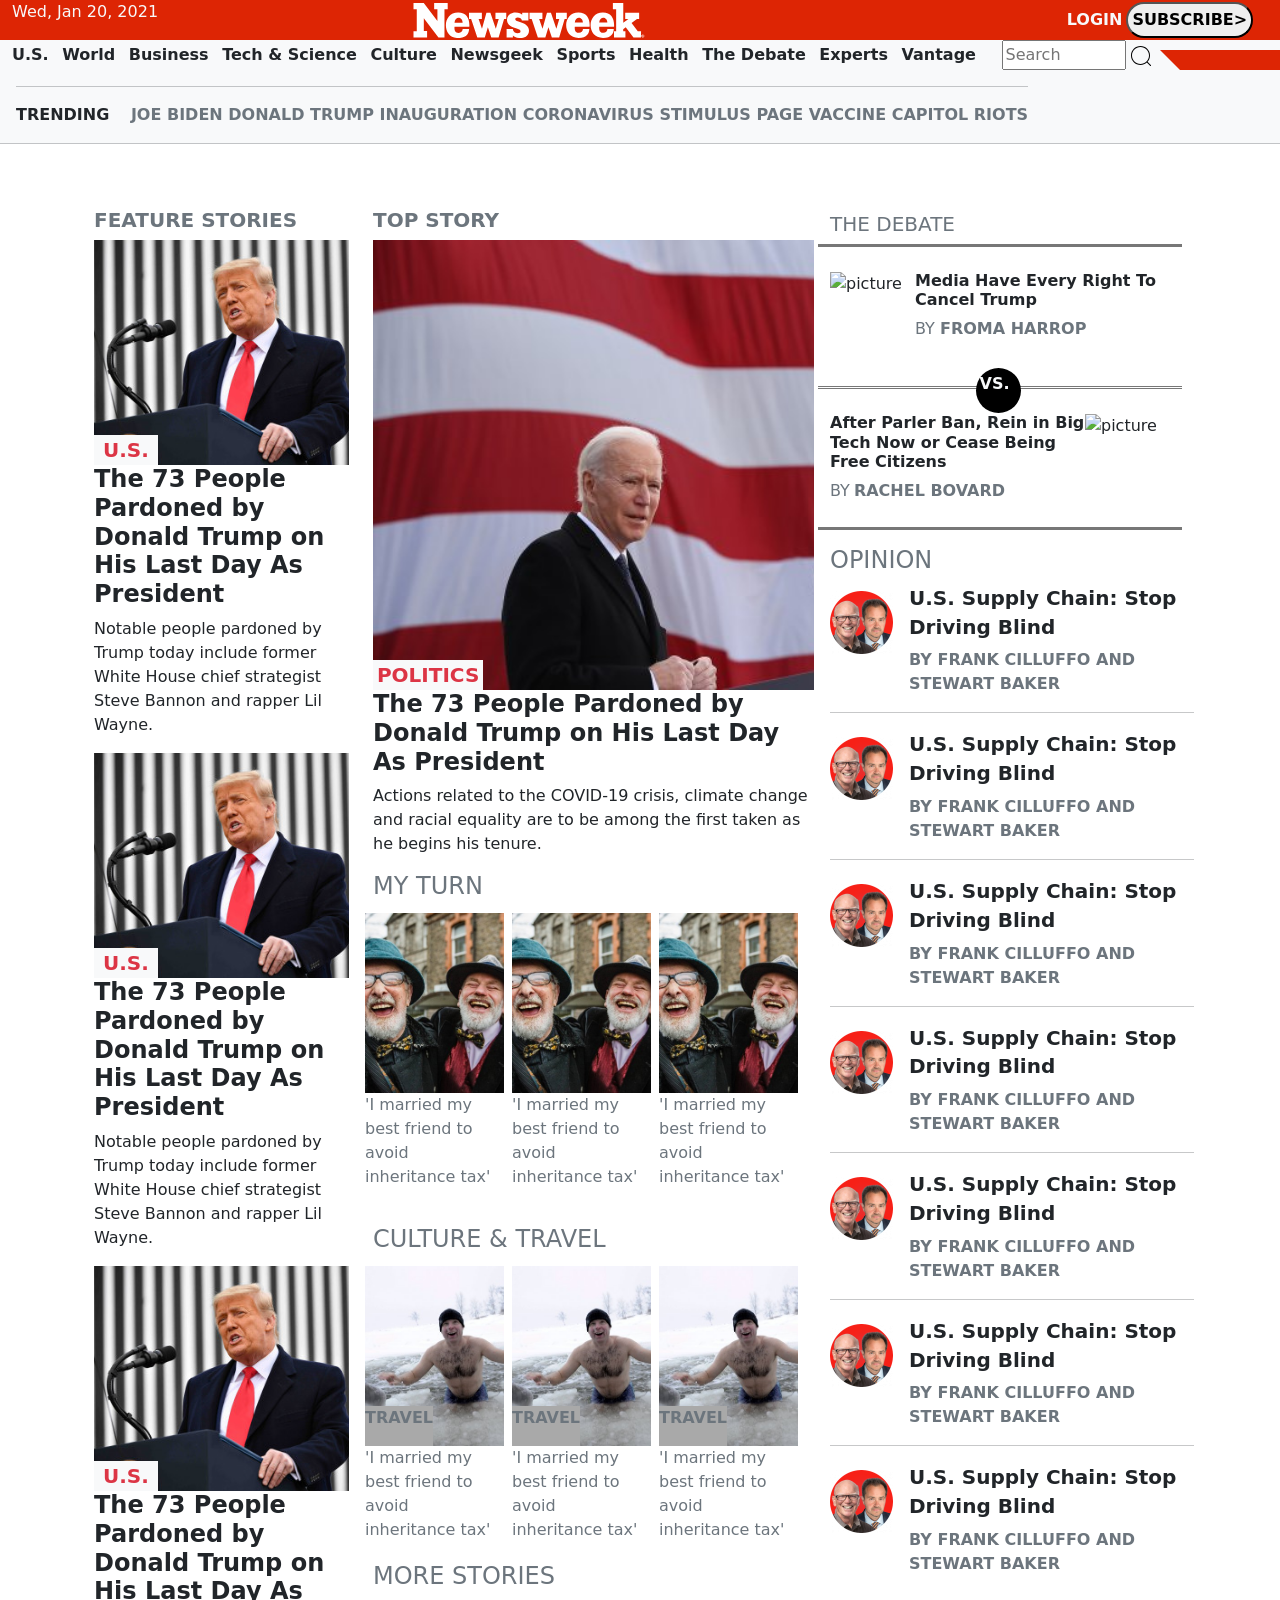
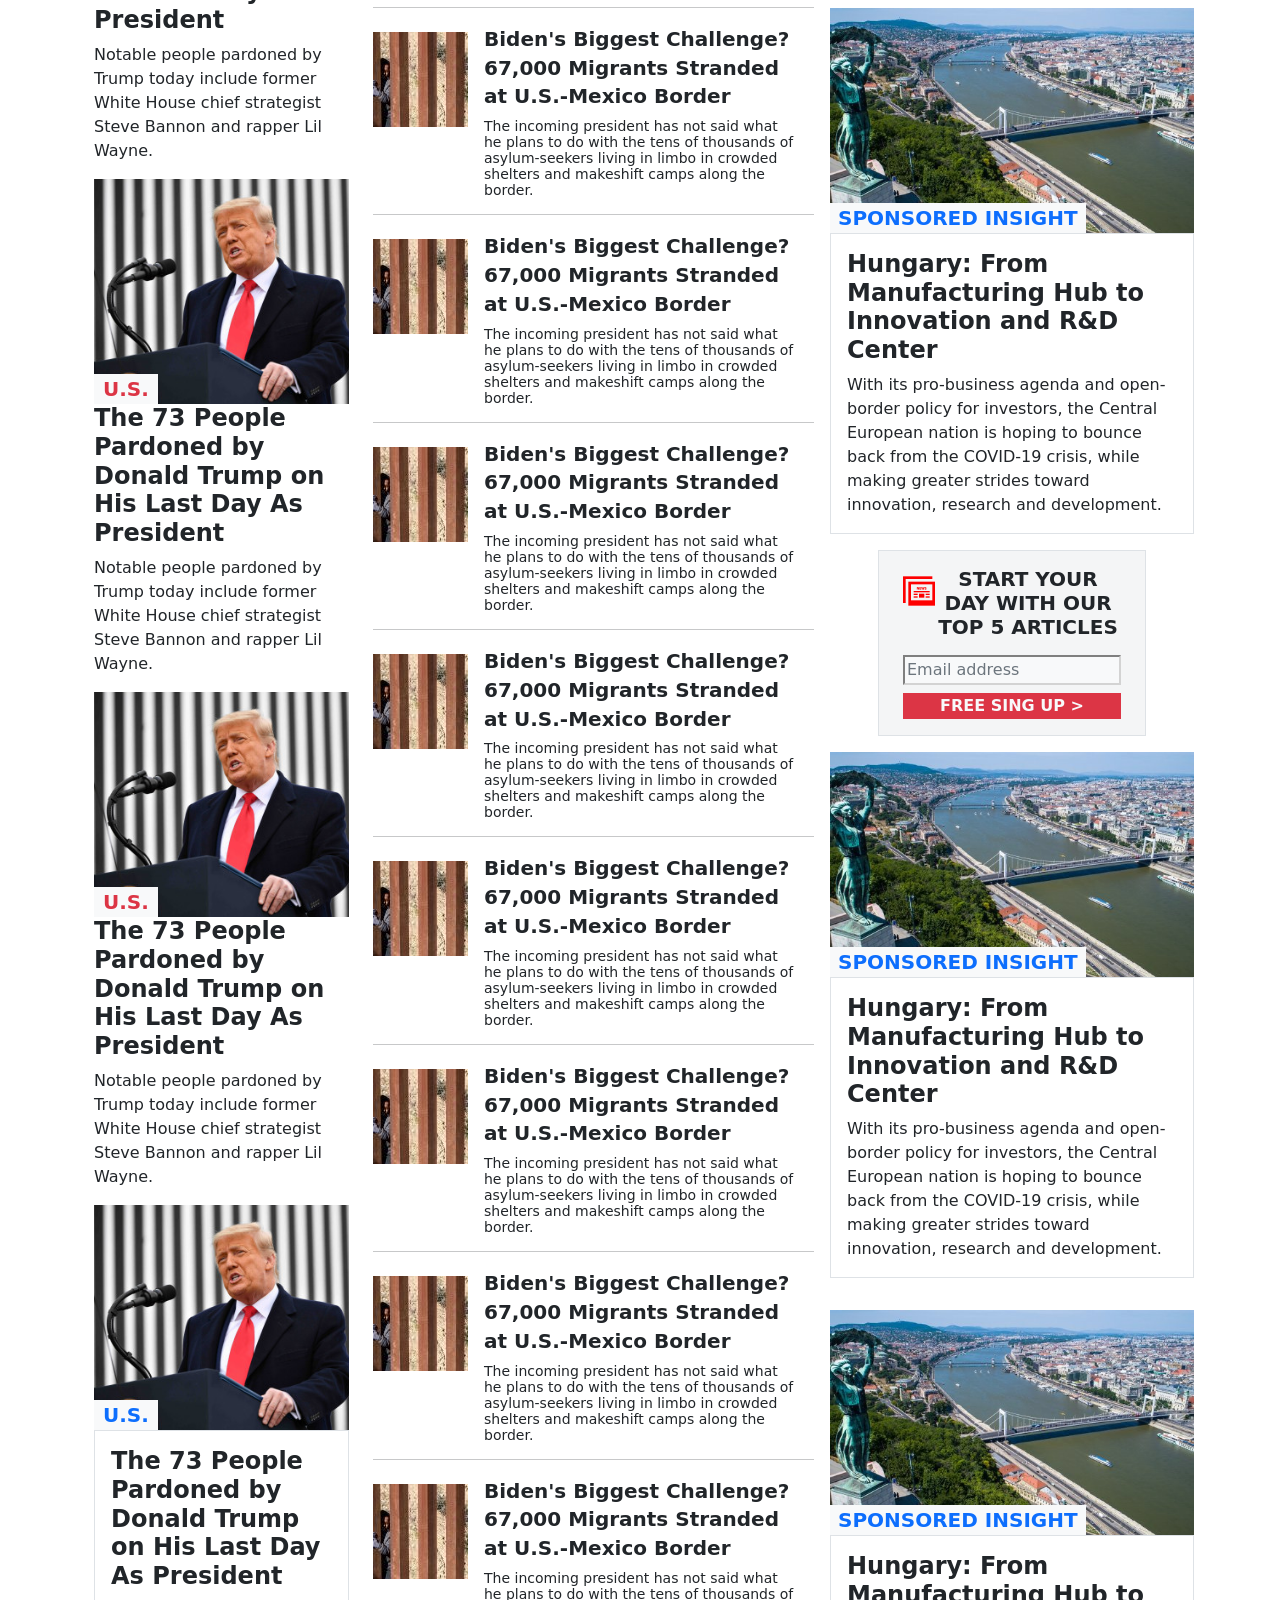
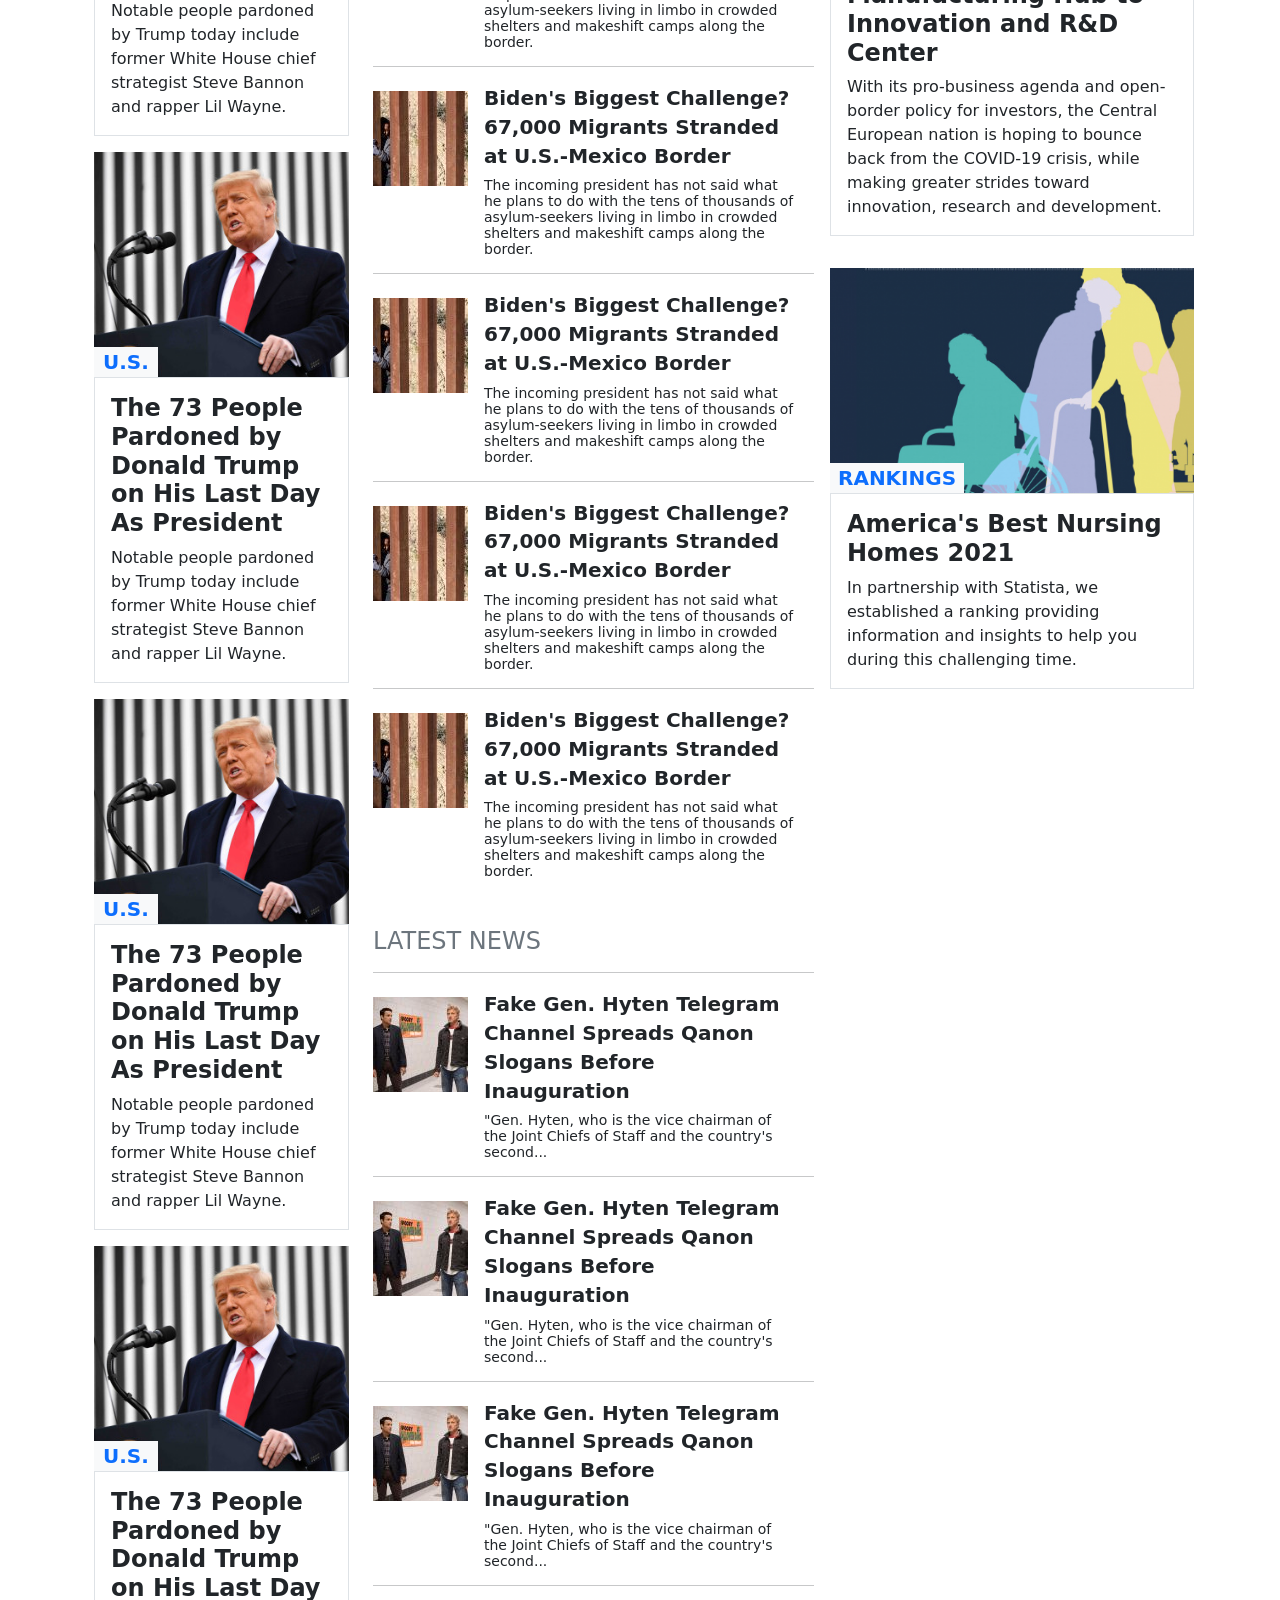
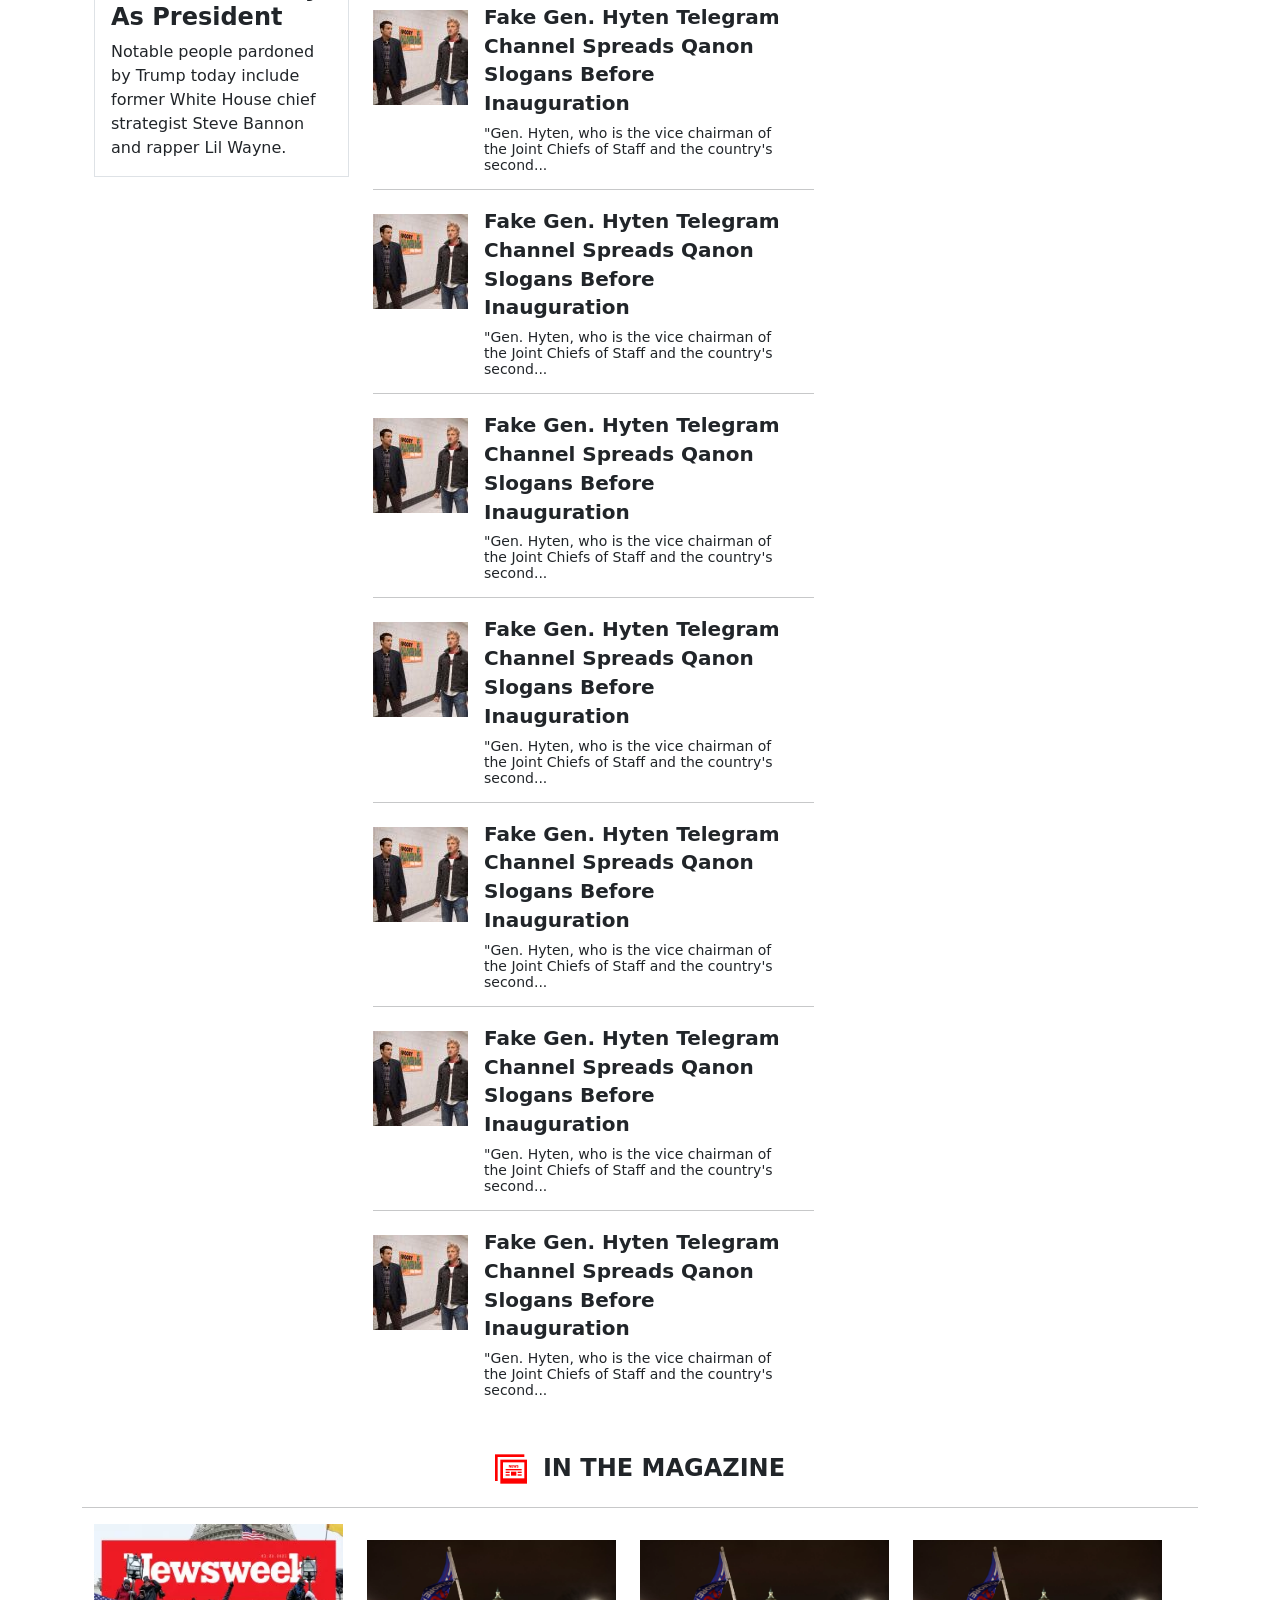
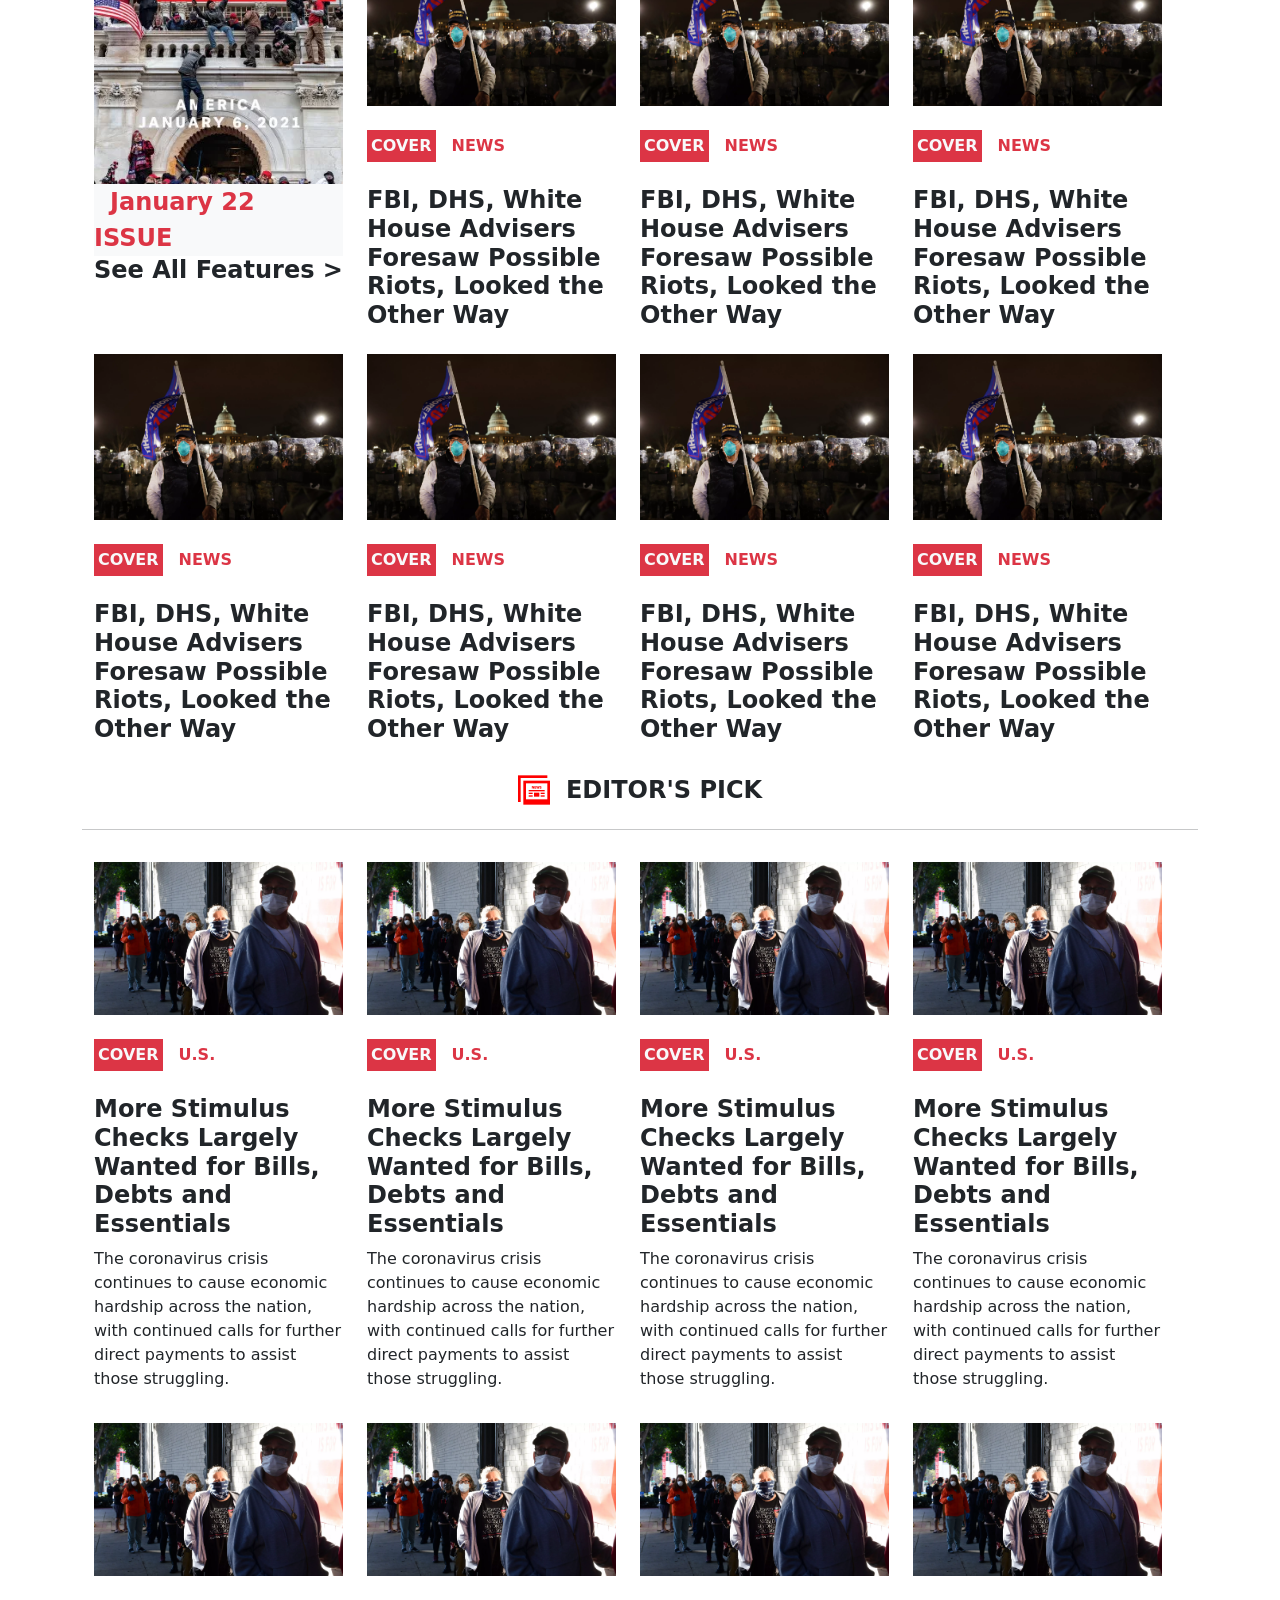
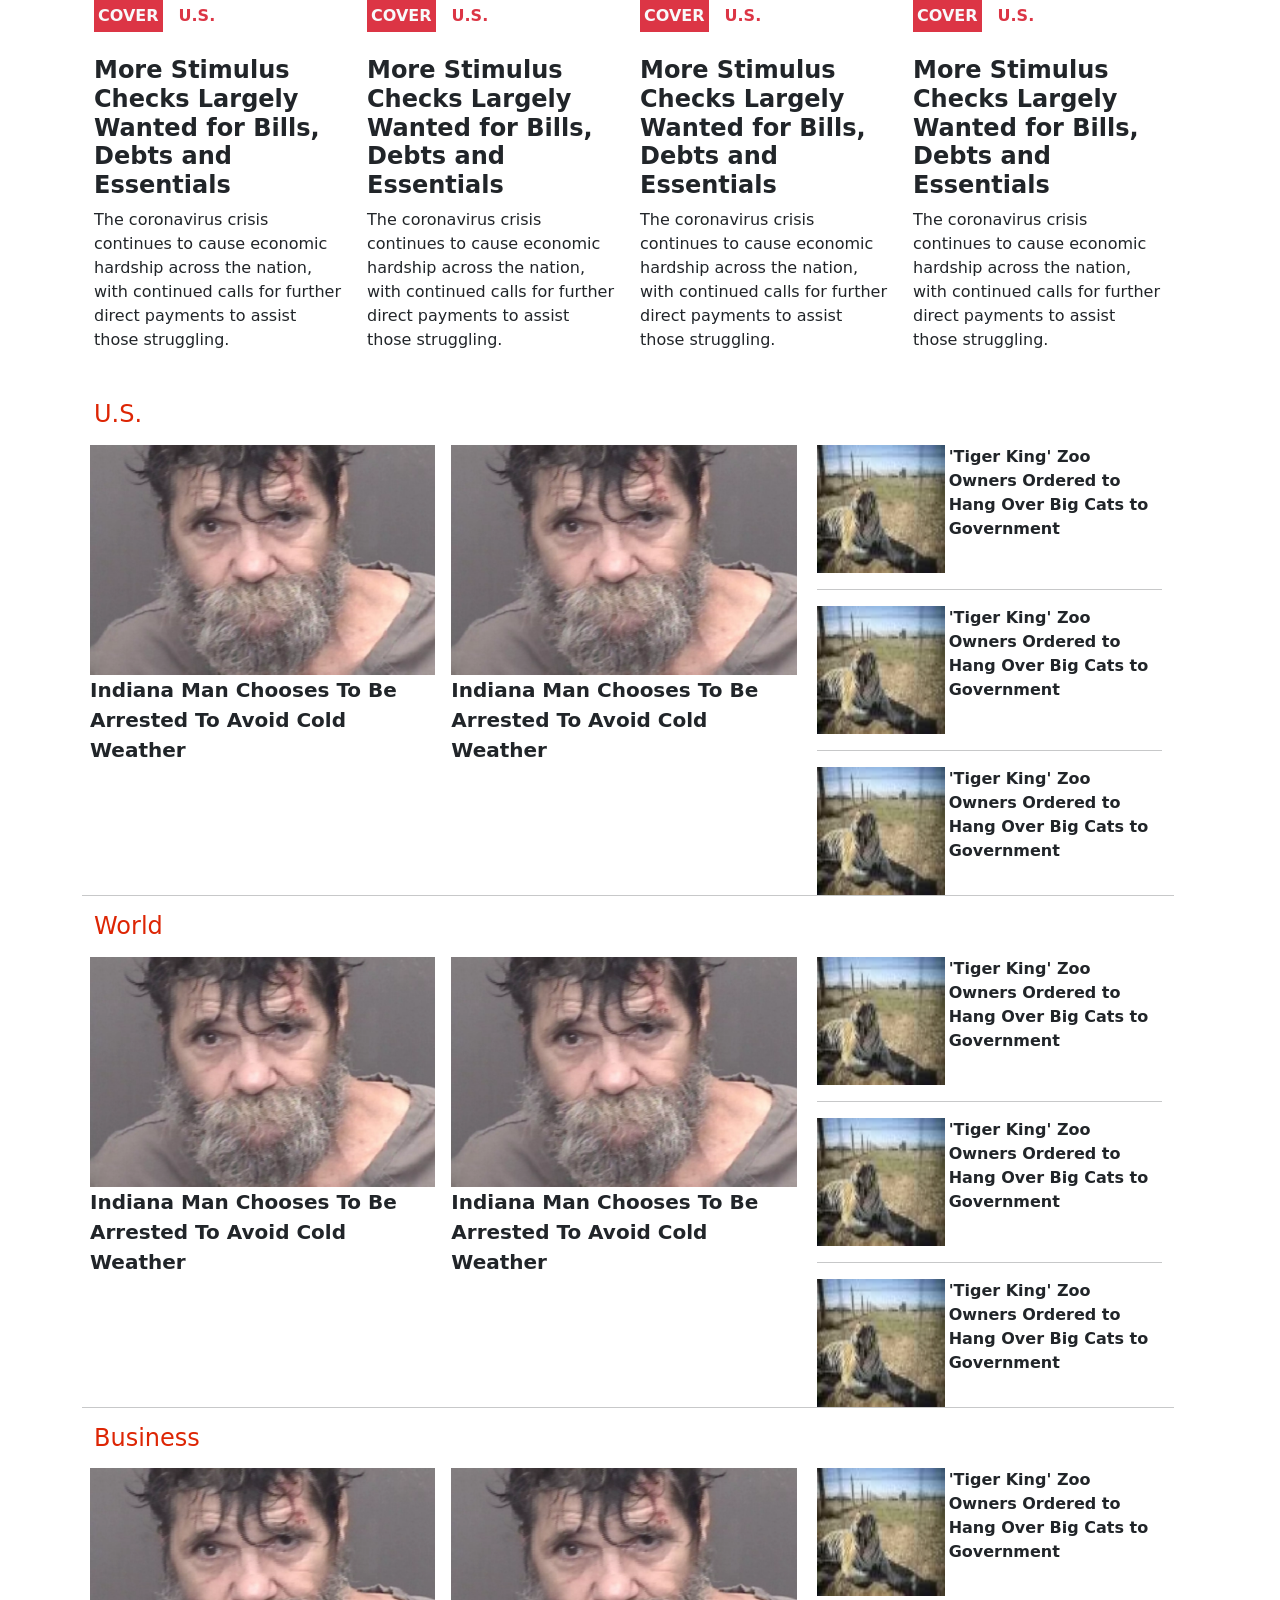
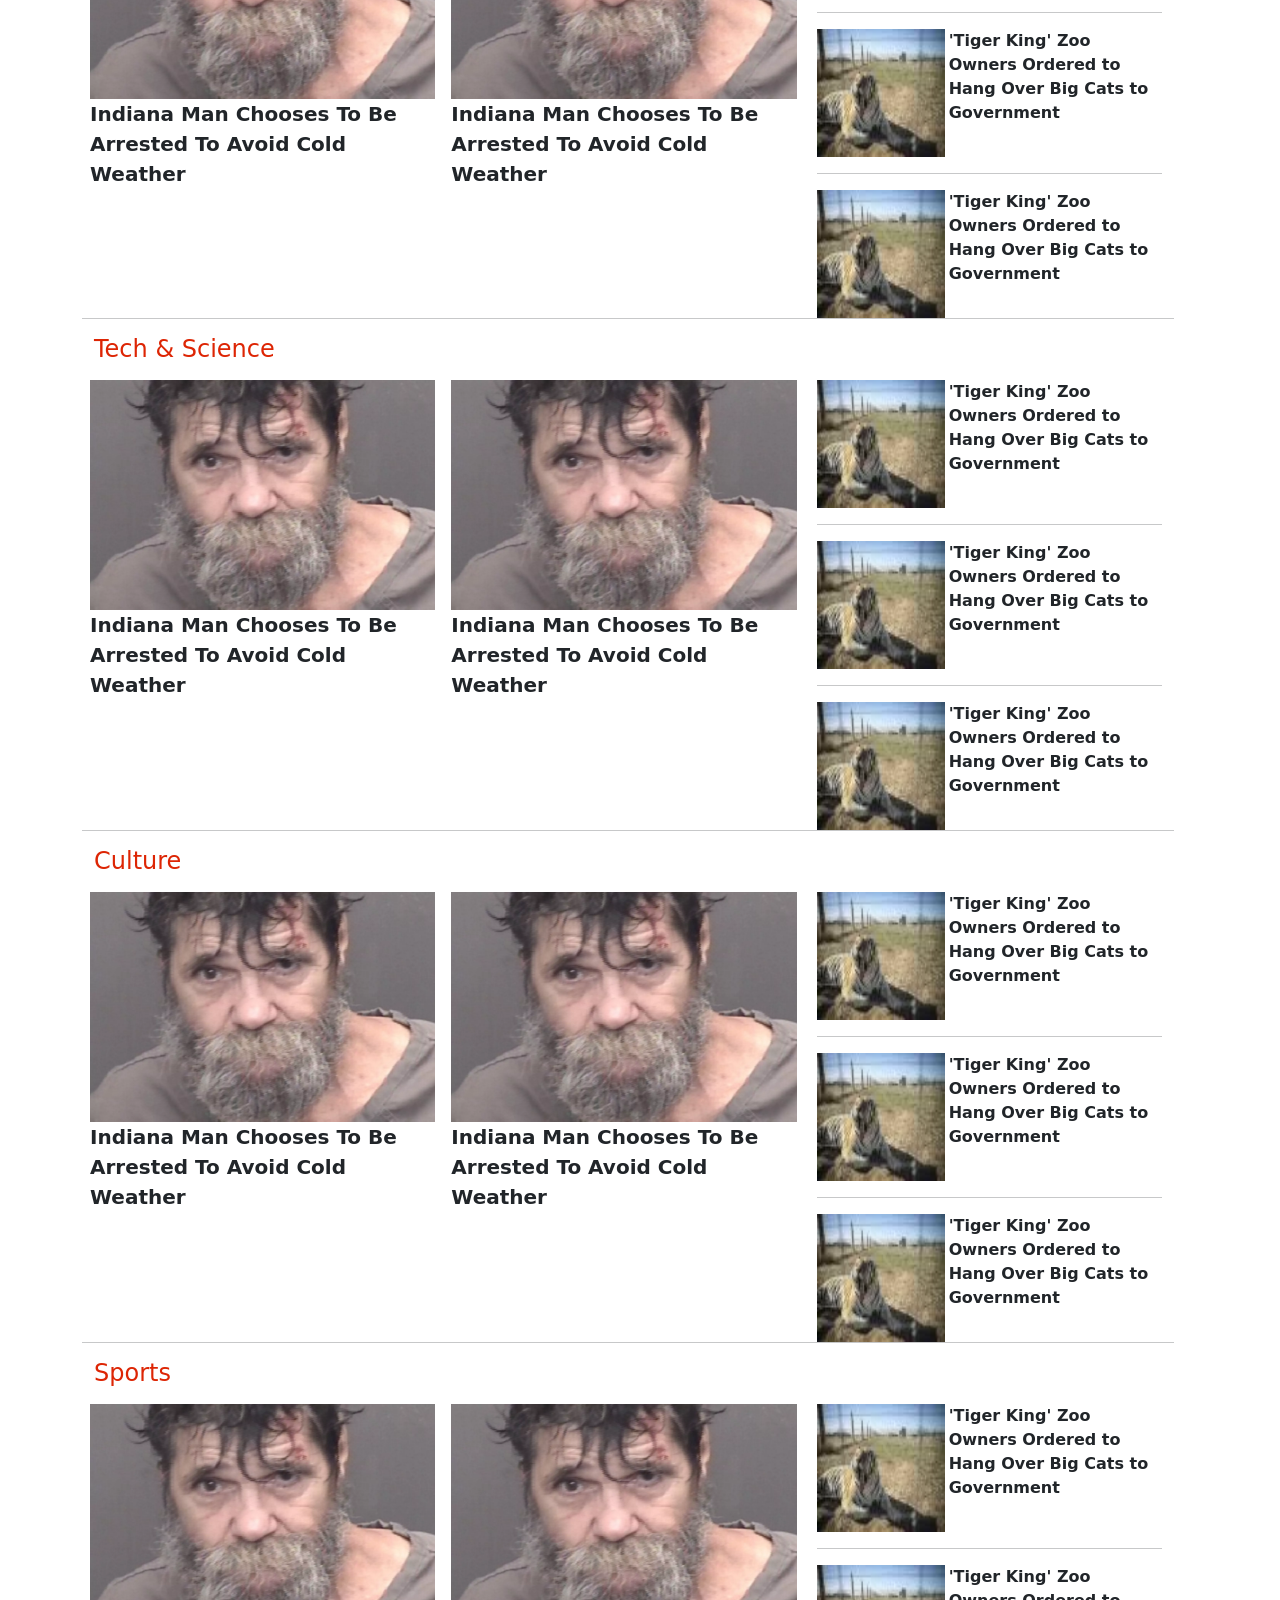
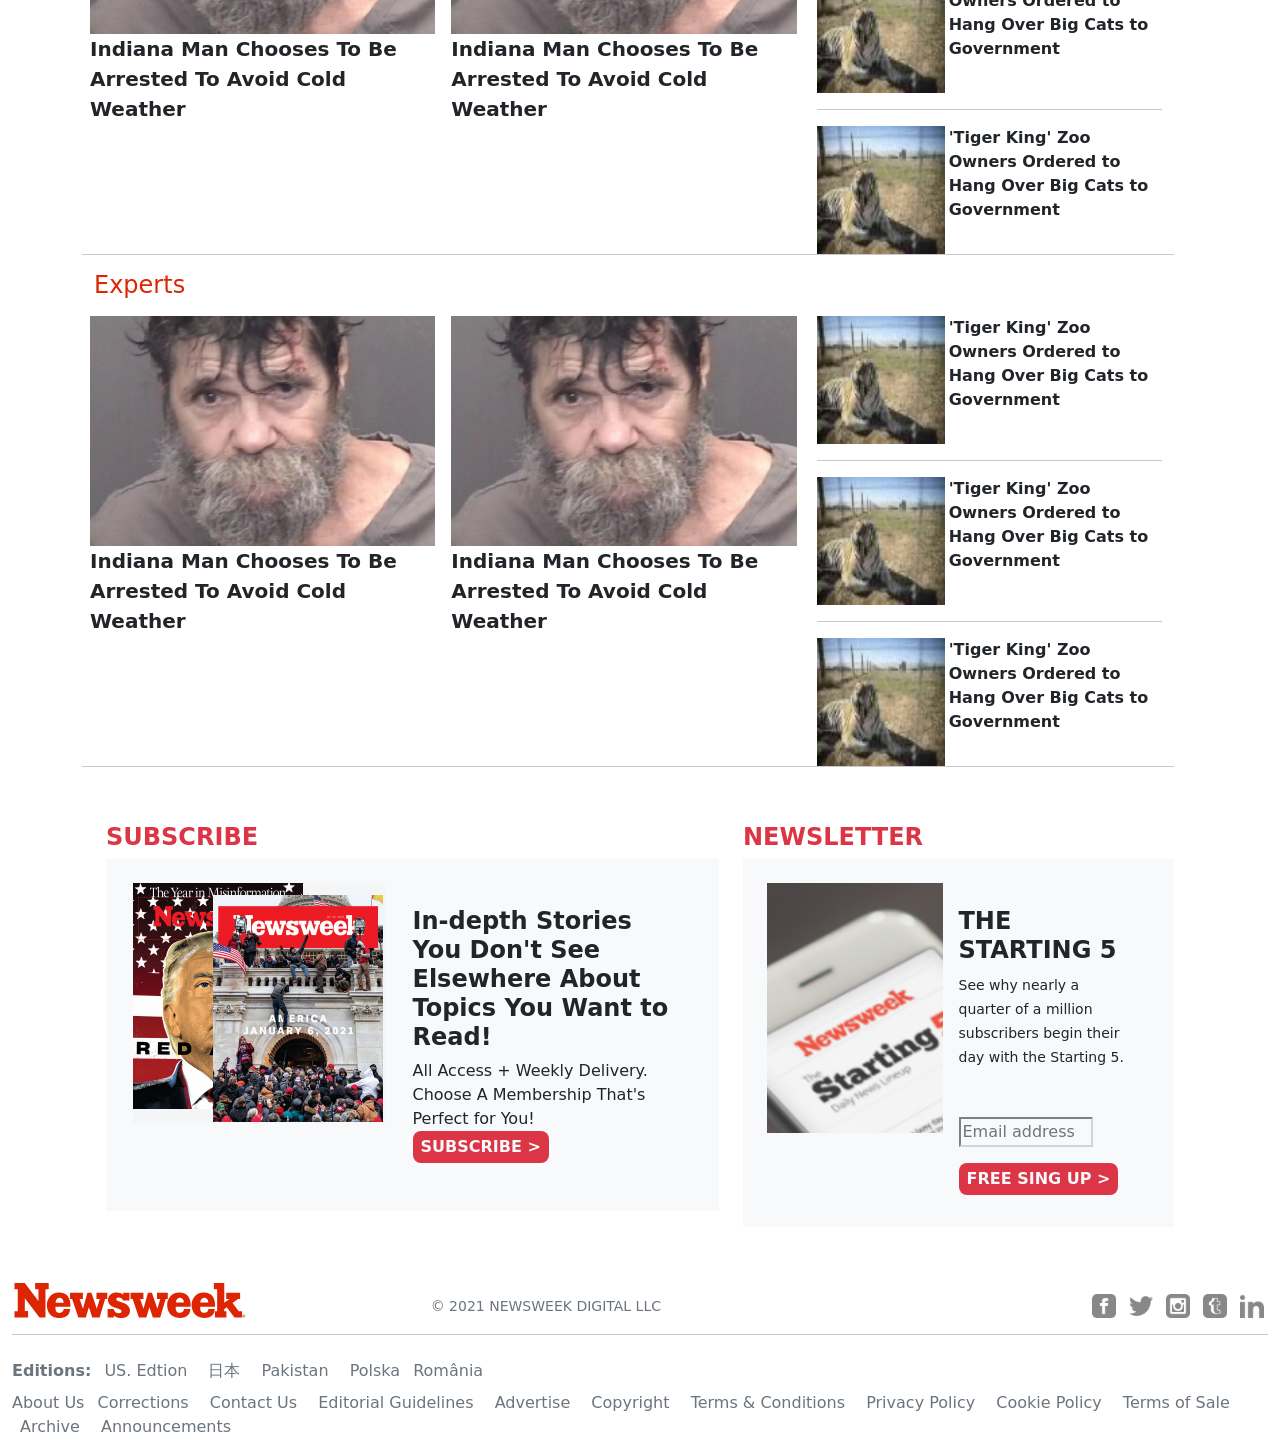
==== commit 9ae8f272: "Update with latest content" ====
--- a/newsweek/index.html
+++ b/newsweek/index.html
@@ -14,9 +14,9 @@
       <nav class="navbar navbar-light container-fluid m-0 p-0">
         <div class="red-background row container-fluid p-0 m-0">
             <p class="d-none d-xl-inline col-3 link-light">Wed, Jan 20, 2021</p>
-            <a class="nav-link col-5" href="#"><svg class="white-background footer-svg-size" version="1.1" width="396" height="60" xmlns="http://www.w3.org/2000/svg" xmlns:xlink="http://www.w3.org/1999/xlink" x="0px" y="0px" viewBox="0 0 396 60" xml:space="preserve"><g><path class="st0" d="M58.7,10.8h-5.6v48.3H42.8l-25.1-33v22.1h5.6v10.8H0V48.3h5.6V10.8H0V0h17.6L41,30.7V10.8h-5.6V0h23.2	L58.7,10.8L58.7,10.8z M95.8,38c0,0.9,0,1.8-0.1,2.7H70.3c-0.7,8.2,2.4,10.6,7.1,10.6c3.9,0,6.9-2.6,6.9-6.6h11	c-0.3,7.2-4,15.4-18.5,15.4c-14.5,0-21.3-10.5-21.3-22.1c0-10.5,7-21.6,21-21.6C89.9,16.3,95.8,25.6,95.8,38 M159,27.3h-3.7	l-9.4,31.8h-12.5l-5.9-17.4l-5.3,17.4h-12.8L98.8,27.4h-3.7V16.6h22.1v10.7h-5.6l5.8,16.9l7.6-27.6h6.8l9.3,27.6l5-16.9h-5.6V16.6	H159L159,27.3L159,27.3z M174.5,27.8c0,1.5,1.2,2.5,5.4,3.9l6,2c5.5,1.8,12.1,5.9,12.1,13.4c0,8.8-6.6,13-14.7,13	c-6.5,0-11.5-3.2-12.9-4.6V59h-10.8V44.4h10.6c0.3,4.8,4.6,7.3,8.5,7.3c3.2,0,4.7-1.4,4.7-3c0-2-1.2-3.1-6.5-4.8l-5.3-1.8	c-5.4-1.7-11.4-5.7-11.4-12.8c0-8.7,7.7-13.1,14.3-13.1c6.8,0,10.1,1.9,11.8,3.8l0.1-3.3H197v13.3h-11.2c-0.2-3.6-3.7-5.2-7.2-5.2	C175.8,24.8,174.5,26.1,174.5,27.8 M262.8,27.3h-3.7l-9.4,31.8h-12.5l-5.9-17.4L226,59.1h-12.8l-10.6-31.7h-3.7V16.6h22.1v10.7	h-5.6l5.8,16.9l7.6-27.6h6.8l9.3,27.7l5-16.9h-5.6V16.6h18.5V27.3z M302,37.9c0,0.9,0,1.8-0.1,2.7h-25.4	c-0.7,8.2,2.4,10.6,7.1,10.6c3.9,0,6.9-2.6,6.9-6.6h11c-0.3,7.2-4,15.4-18.5,15.4c-14.5,0-21.3-10.5-21.3-22.1	c0-10.5,7-21.6,21-21.6C296.1,16.2,302,25.5,302,37.9 M343.9,37.8c0,0.9,0,1.8-0.1,2.7h-25.4c-0.7,8.2,2.4,10.6,7.1,10.6	c3.9,0,6.9-2.6,6.9-6.6h11c-0.3,7.2-4,15.4-18.5,15.4c-14.5,0-21.3-10.5-21.3-22.1c0-10.5,7-21.6,21-21.6	C338,16.1,343.9,25.4,343.9,37.8 M389.9,59h-12.8l-13.3-17.3l-4.3,3.2v3.4h3.8V59h-19.6V48.3h3.7V10.6h-5.6V0h17.8v33.9l8.9-6.5	h-5.6V16.6h23.9v10.8h-3.7l-9.3,7l10.7,13.9h5.6L389.9,59L389.9,59z M395.6,56.6c0,0.5-0.1,0.9-0.4,1.2c-0.2,0.4-0.5,0.7-0.9,0.9	c-0.4,0.2-0.8,0.4-1.3,0.4c-0.5,0-0.9-0.1-1.2-0.4c-0.4-0.2-0.7-0.5-0.9-0.9c-0.2-0.4-0.4-0.8-0.4-1.2c0-0.5,0.1-0.9,0.4-1.2	c0.2-0.4,0.5-0.7,0.9-0.9c0.4-0.2,0.8-0.4,1.2-0.4c0.5,0,0.9,0.1,1.3,0.4c0.4,0.2,0.7,0.5,0.9,0.9	C395.5,55.8,395.6,56.2,395.6,56.6 M394.6,58c0.4-0.4,0.6-0.9,0.6-1.4c0-0.6-0.2-1-0.6-1.4s-0.9-0.6-1.4-0.6s-1,0.2-1.4,0.6	c-0.4,0.4-0.6,0.9-0.6,1.4c0,0.6,0.2,1,0.6,1.4c0.4,0.4,0.9,0.6,1.4,0.6S394.2,58.4,394.6,58 M393.6,56.8c0.1,0.1,0.2,0.1,0.2,0.1	c0.1,0.1,0.2,0.2,0.2,0.3c0,0,0.2,0.3,0.4,0.8h-0.8c-0.3-0.5-0.4-0.8-0.5-0.9c-0.1-0.1-0.2-0.2-0.3-0.2c0,0-0.1,0-0.1,0v1.1h-0.6	v-2.6h1.2c0.4,0,0.6,0.1,0.7,0.2c0.2,0.2,0.2,0.3,0.2,0.6c0,0.2-0.1,0.4-0.2,0.5C393.9,56.6,393.8,56.7,393.6,56.8 M393.5,56.3	c0.1-0.1,0.1-0.2,0.1-0.3s-0.1-0.2-0.1-0.3c-0.1-0.1-0.2-0.1-0.4-0.1h-0.3v0.7h0.3C393.3,56.4,393.4,56.4,393.5,56.3 M318.4,33.5	h13.9c0-6-3.9-8.4-6.8-8.4C322.1,25.2,318.6,27.9,318.4,33.5 M276.5,33.6h13.9c0-6-3.9-8.4-6.8-8.4C280.3,25.2,276.8,28,276.5,33.6 M70.3,33.7h13.9c0-6-3.9-8.4-6.8-8.4C74.1,25.3,70.6,28.1,70.3,33.7"></path></g></svg></a>
+            <a class="nav-link col-3 col-md-5" href="#"><svg class="white-background footer-svg-size" version="1.1" width="200" height="60" xmlns="http://www.w3.org/2000/svg" xmlns:xlink="http://www.w3.org/1999/xlink" x="0px" y="0px" viewBox="0 0 396 60" xml:space="preserve"><g><path class="st0" d="M58.7,10.8h-5.6v48.3H42.8l-25.1-33v22.1h5.6v10.8H0V48.3h5.6V10.8H0V0h17.6L41,30.7V10.8h-5.6V0h23.2	L58.7,10.8L58.7,10.8z M95.8,38c0,0.9,0,1.8-0.1,2.7H70.3c-0.7,8.2,2.4,10.6,7.1,10.6c3.9,0,6.9-2.6,6.9-6.6h11	c-0.3,7.2-4,15.4-18.5,15.4c-14.5,0-21.3-10.5-21.3-22.1c0-10.5,7-21.6,21-21.6C89.9,16.3,95.8,25.6,95.8,38 M159,27.3h-3.7	l-9.4,31.8h-12.5l-5.9-17.4l-5.3,17.4h-12.8L98.8,27.4h-3.7V16.6h22.1v10.7h-5.6l5.8,16.9l7.6-27.6h6.8l9.3,27.6l5-16.9h-5.6V16.6	H159L159,27.3L159,27.3z M174.5,27.8c0,1.5,1.2,2.5,5.4,3.9l6,2c5.5,1.8,12.1,5.9,12.1,13.4c0,8.8-6.6,13-14.7,13	c-6.5,0-11.5-3.2-12.9-4.6V59h-10.8V44.4h10.6c0.3,4.8,4.6,7.3,8.5,7.3c3.2,0,4.7-1.4,4.7-3c0-2-1.2-3.1-6.5-4.8l-5.3-1.8	c-5.4-1.7-11.4-5.7-11.4-12.8c0-8.7,7.7-13.1,14.3-13.1c6.8,0,10.1,1.9,11.8,3.8l0.1-3.3H197v13.3h-11.2c-0.2-3.6-3.7-5.2-7.2-5.2	C175.8,24.8,174.5,26.1,174.5,27.8 M262.8,27.3h-3.7l-9.4,31.8h-12.5l-5.9-17.4L226,59.1h-12.8l-10.6-31.7h-3.7V16.6h22.1v10.7	h-5.6l5.8,16.9l7.6-27.6h6.8l9.3,27.7l5-16.9h-5.6V16.6h18.5V27.3z M302,37.9c0,0.9,0,1.8-0.1,2.7h-25.4	c-0.7,8.2,2.4,10.6,7.1,10.6c3.9,0,6.9-2.6,6.9-6.6h11c-0.3,7.2-4,15.4-18.5,15.4c-14.5,0-21.3-10.5-21.3-22.1	c0-10.5,7-21.6,21-21.6C296.1,16.2,302,25.5,302,37.9 M343.9,37.8c0,0.9,0,1.8-0.1,2.7h-25.4c-0.7,8.2,2.4,10.6,7.1,10.6	c3.9,0,6.9-2.6,6.9-6.6h11c-0.3,7.2-4,15.4-18.5,15.4c-14.5,0-21.3-10.5-21.3-22.1c0-10.5,7-21.6,21-21.6	C338,16.1,343.9,25.4,343.9,37.8 M389.9,59h-12.8l-13.3-17.3l-4.3,3.2v3.4h3.8V59h-19.6V48.3h3.7V10.6h-5.6V0h17.8v33.9l8.9-6.5	h-5.6V16.6h23.9v10.8h-3.7l-9.3,7l10.7,13.9h5.6L389.9,59L389.9,59z M395.6,56.6c0,0.5-0.1,0.9-0.4,1.2c-0.2,0.4-0.5,0.7-0.9,0.9	c-0.4,0.2-0.8,0.4-1.3,0.4c-0.5,0-0.9-0.1-1.2-0.4c-0.4-0.2-0.7-0.5-0.9-0.9c-0.2-0.4-0.4-0.8-0.4-1.2c0-0.5,0.1-0.9,0.4-1.2	c0.2-0.4,0.5-0.7,0.9-0.9c0.4-0.2,0.8-0.4,1.2-0.4c0.5,0,0.9,0.1,1.3,0.4c0.4,0.2,0.7,0.5,0.9,0.9	C395.5,55.8,395.6,56.2,395.6,56.6 M394.6,58c0.4-0.4,0.6-0.9,0.6-1.4c0-0.6-0.2-1-0.6-1.4s-0.9-0.6-1.4-0.6s-1,0.2-1.4,0.6	c-0.4,0.4-0.6,0.9-0.6,1.4c0,0.6,0.2,1,0.6,1.4c0.4,0.4,0.9,0.6,1.4,0.6S394.2,58.4,394.6,58 M393.6,56.8c0.1,0.1,0.2,0.1,0.2,0.1	c0.1,0.1,0.2,0.2,0.2,0.3c0,0,0.2,0.3,0.4,0.8h-0.8c-0.3-0.5-0.4-0.8-0.5-0.9c-0.1-0.1-0.2-0.2-0.3-0.2c0,0-0.1,0-0.1,0v1.1h-0.6	v-2.6h1.2c0.4,0,0.6,0.1,0.7,0.2c0.2,0.2,0.2,0.3,0.2,0.6c0,0.2-0.1,0.4-0.2,0.5C393.9,56.6,393.8,56.7,393.6,56.8 M393.5,56.3	c0.1-0.1,0.1-0.2,0.1-0.3s-0.1-0.2-0.1-0.3c-0.1-0.1-0.2-0.1-0.4-0.1h-0.3v0.7h0.3C393.3,56.4,393.4,56.4,393.5,56.3 M318.4,33.5	h13.9c0-6-3.9-8.4-6.8-8.4C322.1,25.2,318.6,27.9,318.4,33.5 M276.5,33.6h13.9c0-6-3.9-8.4-6.8-8.4C280.3,25.2,276.8,28,276.5,33.6 M70.3,33.7h13.9c0-6-3.9-8.4-6.8-8.4C74.1,25.3,70.6,28.1,70.3,33.7"></path></g></svg></a>
             <div class="col d-sm-none"></div>
-            <div class="container d-flex col-4 col-lg-3 col-xl-2 justify-content-between align-items-baseline mx-3">
+            <div class="container d-flex col-6 col-md-4 col-lg-3 col-xl-2 justify-content-between align-items-baseline mx-3">
               <a class="navbar-link d-sm-inline d-md-none" href="#" ><img class="w-20" src="img/user-icon.png" alt="user"></a>
               <a href="#" class="d-none fw-bold link-light p-1 d-sm-none d-md-inline">LOGIN</a>
               <button type="button" class="button fw-bold btn-warning p-1 yellow-btn">SUBSCRIBE&#62;</button>
@@ -1160,7 +1160,7 @@
              </div>
            </article>
          </div>
-         <div class="container-fluid row mt-3">
+         <div class="container-fluid row mt-3 mb-5">
            <article class="col-xl h-50">
              <div class="my-3">
                <img class="img-fluid" src="img/queue.webp" alt="queue">
@@ -1241,6 +1241,321 @@
        </div>
      </div>
    </section>
+    </aside>
+    <aside class="newspaper container-xl m-auto">
+      <section class="content-newspaper row container-fluid">
+        <h4 class="red-text"><a class="text-decoration-none red-text" href="#">U.S.</a></h4>
+
+        <figure class="container-fluid col-md d-block p-2 align-items-baseline justify-content-end">
+              <img class="w-100" alt="indiana man" src="img/homeless.webp">
+              <figcaption>
+                <a href="#" class="hover-red link-dark fw-bolder fs-5">Indiana Man Chooses To Be Arrested To Avoid Cold Weather</a>
+              </figcaption>
+        </figure>
+
+          <figure class="container-fluid col-md d-block p-2 align-items-baseline justify-content-end">
+                <img class="w-100" alt="indiana man" src="img/homeless.webp">
+                <figcaption>
+                  <a href="#" class="hover-red link-dark fw-bolder fs-5">Indiana Man Chooses To Be Arrested To Avoid Cold Weather</a>
+                </figcaption>
+          </figure>
+
+          <div class="col d-flex flex-column mt-2">
+            <div class="d-flex">
+              <img class="newspaper-tn" alt="tiger" src="img/tiger.webp">
+              <a href="#" class="px-1 hover-red link-dark fw-bold">'Tiger King' Zoo Owners Ordered to Hang Over Big Cats to Government</a>
+            </div>
+            <hr>
+            <div class="d-flex">
+              <img class="newspaper-tn" alt="tiger" src="img/tiger.webp">
+              <a href="#" class="px-1 hover-red link-dark fw-bold">'Tiger King' Zoo Owners Ordered to Hang Over Big Cats to Government</a>
+            </div>
+            <hr>
+            <div class="d-flex">
+              <img class="newspaper-tn" alt="tiger" src="img/tiger.webp">
+              <a href="#" class="px-1 hover-red link-dark fw-bold">'Tiger King' Zoo Owners Ordered to Hang Over Big Cats to Government</a>
+            </div>
+          </div>
+          <hr>
+      </section>
+
+      <section class="content-newspaper row container-fluid">
+        <h4 class="red-text"><a class="text-decoration-none red-text" href="#">World</a></h4>
+
+        <figure class="container-fluid col-md d-block p-2 align-items-baseline justify-content-end">
+
+              <img class="w-100" alt="indiana man" src="img/homeless.webp">
+              <figcaption>
+                <a href="#" class="hover-red link-dark fw-bolder fs-5">Indiana Man Chooses To Be Arrested To Avoid Cold Weather</a>
+              </figcaption>
+
+        </figure>
+
+          <figure class="container-fluid col-md d-block p-2 align-items-baseline justify-content-end">
+
+                <img class="w-100" alt="indiana man" src="img/homeless.webp">
+                <figcaption>
+                  <a href="#" class="hover-red link-dark fw-bolder fs-5">Indiana Man Chooses To Be Arrested To Avoid Cold Weather</a>
+                </figcaption>
+
+          </figure>
+
+          <div class="col d-flex flex-column mt-2">
+            <div class="d-flex">
+              <img class="newspaper-tn" alt="tiger" src="img/tiger.webp">
+              <a href="#" class="px-1 hover-red link-dark fw-bold">'Tiger King' Zoo Owners Ordered to Hang Over Big Cats to Government</a>
+            </div>
+            <hr>
+            <div class="d-flex">
+              <img class="newspaper-tn" alt="tiger" src="img/tiger.webp">
+              <a href="#" class="px-1 hover-red link-dark fw-bold">'Tiger King' Zoo Owners Ordered to Hang Over Big Cats to Government</a>
+            </div>
+            <hr>
+            <div class="d-flex">
+              <img class="newspaper-tn" alt="tiger" src="img/tiger.webp">
+              <a href="#" class="px-1 hover-red link-dark fw-bold">'Tiger King' Zoo Owners Ordered to Hang Over Big Cats to Government</a>
+            </div>
+          </div>
+          <hr>
+      </section>
+
+      <section class="content-newspaper row container-fluid">
+        <h4 class="red-text"><a class="red-text text-decoration-none">Business</a></h4>
+
+        <figure class="container-fluid col-md d-block p-2 align-items-baseline justify-content-end">
+
+              <img class="w-100" alt="indiana man" src="img/homeless.webp">
+              <figcaption>
+                <a href="#" class="hover-red link-dark fw-bolder fs-5">Indiana Man Chooses To Be Arrested To Avoid Cold Weather</a>
+              </figcaption>
+
+        </figure>
+
+          <figure class="container-fluid col-md d-block p-2 align-items-baseline justify-content-end">
+
+                <img class="w-100" alt="indiana man" src="img/homeless.webp">
+                <figcaption>
+                  <a href="#" class="hover-red link-dark fw-bolder fs-5">Indiana Man Chooses To Be Arrested To Avoid Cold Weather</a>
+                </figcaption>
+          </figure>
+
+          <div class="col d-flex flex-column mt-2">
+            <div class="d-flex">
+              <img class="newspaper-tn" alt="tiger" src="img/tiger.webp">
+              <a href="#" class="px-1 hover-red link-dark fw-bold">'Tiger King' Zoo Owners Ordered to Hang Over Big Cats to Government</a>
+            </div>
+            <hr>
+            <div class="d-flex">
+              <img class="newspaper-tn" alt="tiger" src="img/tiger.webp">
+              <a href="#" class="px-1 hover-red link-dark fw-bold">'Tiger King' Zoo Owners Ordered to Hang Over Big Cats to Government</a>
+            </div>
+            <hr>
+            <div class="d-flex">
+              <img class="newspaper-tn" alt="tiger" src="img/tiger.webp">
+              <a href="#" class="px-1 hover-red link-dark fw-bold">'Tiger King' Zoo Owners Ordered to Hang Over Big Cats to Government</a>
+            </div>
+          </div>
+          <hr>
+      </section>
+
+      <section class="content-newspaper row container-fluid">
+        <h4 class="red-text"><a class="red-text text-decoration-none" href="#">Tech & Science</a></h4>
+
+        <figure class="container-fluid col-md d-block p-2 align-items-baseline justify-content-end">
+
+              <img class="w-100" alt="indiana man" src="img/homeless.webp">
+              <figcaption>
+                <a href="#" class="hover-red link-dark fw-bolder fs-5">Indiana Man Chooses To Be Arrested To Avoid Cold Weather</a>
+              </figcaption>
+
+        </figure>
+
+          <figure class="container-fluid col-md d-block p-2 align-items-baseline justify-content-end">
+
+                <img class="w-100" alt="indiana man" src="img/homeless.webp">
+                <figcaption>
+                  <a href="#" class="hover-red link-dark fw-bolder fs-5">Indiana Man Chooses To Be Arrested To Avoid Cold Weather</a>
+                </figcaption>
+
+          </figure>
+
+          <div class="col d-flex flex-column mt-2">
+            <div class="d-flex">
+              <img class="newspaper-tn" alt="tiger" src="img/tiger.webp">
+              <a href="#" class="px-1 hover-red link-dark fw-bold">'Tiger King' Zoo Owners Ordered to Hang Over Big Cats to Government</a>
+            </div>
+            <hr>
+            <div class="d-flex">
+              <img class="newspaper-tn" alt="tiger" src="img/tiger.webp">
+              <a href="#" class="px-1 hover-red link-dark fw-bold">'Tiger King' Zoo Owners Ordered to Hang Over Big Cats to Government</a>
+            </div>
+            <hr>
+            <div class="d-flex">
+              <img class="newspaper-tn" alt="tiger" src="img/tiger.webp">
+              <a href="#" class="px-1 hover-red link-dark fw-bold">'Tiger King' Zoo Owners Ordered to Hang Over Big Cats to Government</a>
+            </div>
+          </div>
+          <hr>
+      </section>
+
+      <section class="content-newspaper row container-fluid">
+        <h4 class="red-text"><a class="red-text text-decoration-none" href="#">Culture</a></h4>
+
+        <figure class="container-fluid col-md d-block p-2 align-items-baseline justify-content-end">
+
+              <img class="w-100" alt="indiana man" src="img/homeless.webp">
+              <figcaption>
+                <a href="#" class="hover-red link-dark fw-bolder fs-5">Indiana Man Chooses To Be Arrested To Avoid Cold Weather</a>
+              </figcaption>
+
+        </figure>
+
+          <figure class="container-fluid col-md d-block p-2 align-items-baseline justify-content-end">
+
+                <img class="w-100" alt="indiana man" src="img/homeless.webp">
+                <figcaption>
+                  <a href="#" class="hover-red link-dark fw-bolder fs-5">Indiana Man Chooses To Be Arrested To Avoid Cold Weather</a>
+                </figcaption>
+
+          </figure>
+
+          <div class="col d-flex flex-column mt-2">
+            <div class="d-flex">
+              <img class="newspaper-tn" alt="tiger" src="img/tiger.webp">
+              <a href="#" class="px-1 hover-red link-dark fw-bold">'Tiger King' Zoo Owners Ordered to Hang Over Big Cats to Government</a>
+            </div>
+            <hr>
+            <div class="d-flex">
+              <img class="newspaper-tn" alt="tiger" src="img/tiger.webp">
+              <a href="#" class="px-1 hover-red link-dark fw-bold">'Tiger King' Zoo Owners Ordered to Hang Over Big Cats to Government</a>
+            </div>
+            <hr>
+            <div class="d-flex">
+              <img class="newspaper-tn" alt="tiger" src="img/tiger.webp">
+              <a href="#" class="px-1 hover-red link-dark fw-bold">'Tiger King' Zoo Owners Ordered to Hang Over Big Cats to Government</a>
+            </div>
+          </div>
+          <hr>
+      </section>
+
+      <section class="content-newspaper row container-fluid">
+        <h4 class="red-text"><a class="red-text text-decoration-none" href="#">Sports</a></h4>
+
+        <figure class="container-fluid col-md d-block p-2 align-items-baseline justify-content-end">
+
+              <img class="w-100" alt="indiana man" src="img/homeless.webp">
+              <figcaption>
+                <a href="#" class="hover-red link-dark fw-bolder fs-5">Indiana Man Chooses To Be Arrested To Avoid Cold Weather</a>
+              </figcaption>
+
+        </figure>
+
+          <figure class="container-fluid col-md d-block p-2 align-items-baseline justify-content-end">
+
+                <img class="w-100" alt="indiana man" src="img/homeless.webp">
+                <figcaption>
+                  <a href="#" class="hover-red link-dark fw-bolder fs-5">Indiana Man Chooses To Be Arrested To Avoid Cold Weather</a>
+                </figcaption>
+
+          </figure>
+
+          <div class="col d-flex flex-column mt-2">
+            <div class="d-flex">
+              <img class="newspaper-tn" alt="tiger" src="img/tiger.webp">
+              <a href="#" class="px-1 hover-red link-dark fw-bold">'Tiger King' Zoo Owners Ordered to Hang Over Big Cats to Government</a>
+            </div>
+            <hr>
+            <div class="d-flex">
+              <img class="newspaper-tn" alt="tiger" src="img/tiger.webp">
+              <a href="#" class="px-1 hover-red link-dark fw-bold">'Tiger King' Zoo Owners Ordered to Hang Over Big Cats to Government</a>
+            </div>
+            <hr>
+            <div class="d-flex">
+              <img class="newspaper-tn" alt="tiger" src="img/tiger.webp">
+              <a href="#" class="px-1 hover-red link-dark fw-bold">'Tiger King' Zoo Owners Ordered to Hang Over Big Cats to Government</a>
+            </div>
+          </div>
+          <hr>
+      </section>
+
+      <section class="content-newspaper row container-fluid">
+        <h4 class="red-text"><a class="red-text text-decoration-none" href="#">Experts</a></h4>
+
+        <figure class="container-fluid col-md d-block p-2 align-items-baseline justify-content-end">
+
+              <img class="w-100" alt="indiana man" src="img/homeless.webp">
+              <figcaption>
+                <a href="#" class="hover-red link-dark fw-bolder fs-5">Indiana Man Chooses To Be Arrested To Avoid Cold Weather</a>
+              </figcaption>
+
+        </figure>
+
+          <figure class="container-fluid col-md d-block p-2 align-items-baseline justify-content-end">
+
+                <img class="w-100" alt="indiana man" src="img/homeless.webp">
+                <figcaption>
+                  <a href="#" class=" hover-red link-dark fw-bolder fs-5">Indiana Man Chooses To Be Arrested To Avoid Cold Weather</a>
+                </figcaption>
+
+          </figure>
+
+          <div class="col d-flex flex-column mt-2">
+            <div class="d-flex">
+              <img class="newspaper-tn" alt="tiger" src="img/tiger.webp">
+              <a href="#" class="px-1 hover-red link-dark fw-bold">'Tiger King' Zoo Owners Ordered to Hang Over Big Cats to Government</a>
+            </div>
+            <hr>
+            <div class="d-flex">
+              <img class="newspaper-tn" alt="tiger" src="img/tiger.webp">
+              <a href="#" class="px-1 hover-red link-dark fw-bold">'Tiger King' Zoo Owners Ordered to Hang Over Big Cats to Government</a>
+            </div>
+            <hr>
+            <div class="d-flex">
+              <img class="newspaper-tn" alt="tiger" src="img/tiger.webp">
+              <a href="#" class="px-1 hover-red link-dark fw-bold">'Tiger King' Zoo Owners Ordered to Hang Over Big Cats to Government</a>
+            </div>
+          </div>
+          <hr>
+      </section>
+    </aside>
+    <aside class="container-xl d-flex flex-column flex-lg-row p-4 change-height">
+      <div class="py-3 col-lg-7 container-fluid">
+        <h4 class="link-danger fw-bolder">SUBSCRIBE</h4>
+        <section class="d-flex flex-column flex-lg-row justify-content-center bg-light p-4">
+          <div class="text-center col-lg">
+            <img src="img/cover-trump.png" alt="cover-trump">
+          </div>
+          <div class="d-flex flex-column text-center-sus py-4 px-4 col-lg">
+            <div>
+              <h4 class="fw-bolder">In-depth Stories You Don't See Elsewhere About Topics You Want to Read!</h4>
+              <span>All Access + Weekly Delivery. Choose A Membership That's Perfect for You!</span>
+            </div>
+            <div>
+              <input class="bg-danger link-light rounded-3 border-0 fw-bolder py-1 px-2" type="button" name="subscribe" value="SUBSCRIBE >">
+            </div>
+          </div>
+        </section>
+      </div>
+      <div class="py-3 col-lg-5 container-fluid">
+        <h4 class="link-danger fw-bolder">NEWSLETTER</h4>
+        <section class="d-flex flex-column flex-md-row bg-light p-4">
+          <div class="col-lg change-image"></div>
+          <div class="px-3 text-center-sus col-lg">
+            <div class="py-4">
+              <h4 class="fw-bolder">THE STARTING 5</h4>
+              <span class="text-smaller">See why nearly a quarter of a million subscribers begin their day with the Starting 5.</span>
+            </div>
+            <div class="d-flex flex-lg-column py-2 justify-content-center align-content-center col-lg-9">
+              <div class="my-lg-3">
+                <input class="bg-light light-border link-secondary input-width" type="text" name="email" value="Email address">
+              </div>
+              <div>
+                <input class="bg-danger link-light rounded-3 border-0 fw-bolder py-1 px-2" type="button" name="free sign up" value="FREE SING UP >">
+              </div>
+            </div>
+          </div>
+        </section>
+      </div>
     </aside>
     <footer class="container-fluid fs-6 py-3">
       <nav class="d-md-flex align-items-md-end justify-content-between">
--- a/newsweek/style.css
+++ b/newsweek/style.css
@@ -67,7 +67,7 @@
   transform: skewX(45deg);
   content: "";
   top: 50px;
-  right: 0;
+  right: 10px;
   z-index: 30;
 }
 
@@ -188,10 +188,78 @@
   background-color: #f4f5f6;
 }
 
+.newspaper-tn {
+  width: 10vw;
+  height: 10vw;
+}
+
+.red-text {
+  color: rgb(221, 37, 4);
+}
+
+.red-text:hover {
+  color: rgb(221, 37, 4);
+}
+
+.tinycol {
+  height: 25vh;
+}
+
+.input-width {
+  width: 134px;
+}
+
+.text-center-sus {
+  text-align: center;
+}
+
+.change-image {
+  background-image: url("img/newsletter.png");
+  background-size: cover;
+  height: auto;
+  width: 100%;
+}
+
 @media screen and (min-width: 768px) and (max-width: 991px) {
   .thinner {
     width: 50vw;
     margin-left: auto;
     margin-right: auto;
   }
-}
+
+  .variable-width {
+    width: 100%;
+  }
+}
+
+@media screen and (max-width: 767px) {
+  .white-background {
+    width: 100px !important;
+  }
+
+  .newspaper-tn {
+    width: 30vw;
+    height: 30vw;
+    margin-bottom: 5px;
+  }
+
+  .tinycol {
+    height: 100%;
+  }
+
+  .change-image {
+    height: 200px;
+  }
+}
+
+@media screen and (min-width: 992px) {
+  .text-center-sus {
+    text-align: left;
+  }
+
+  .change-image {
+    background-image: url("img/cropped-img.png");
+    width: 180px;
+    height: 250px;
+  }
+}
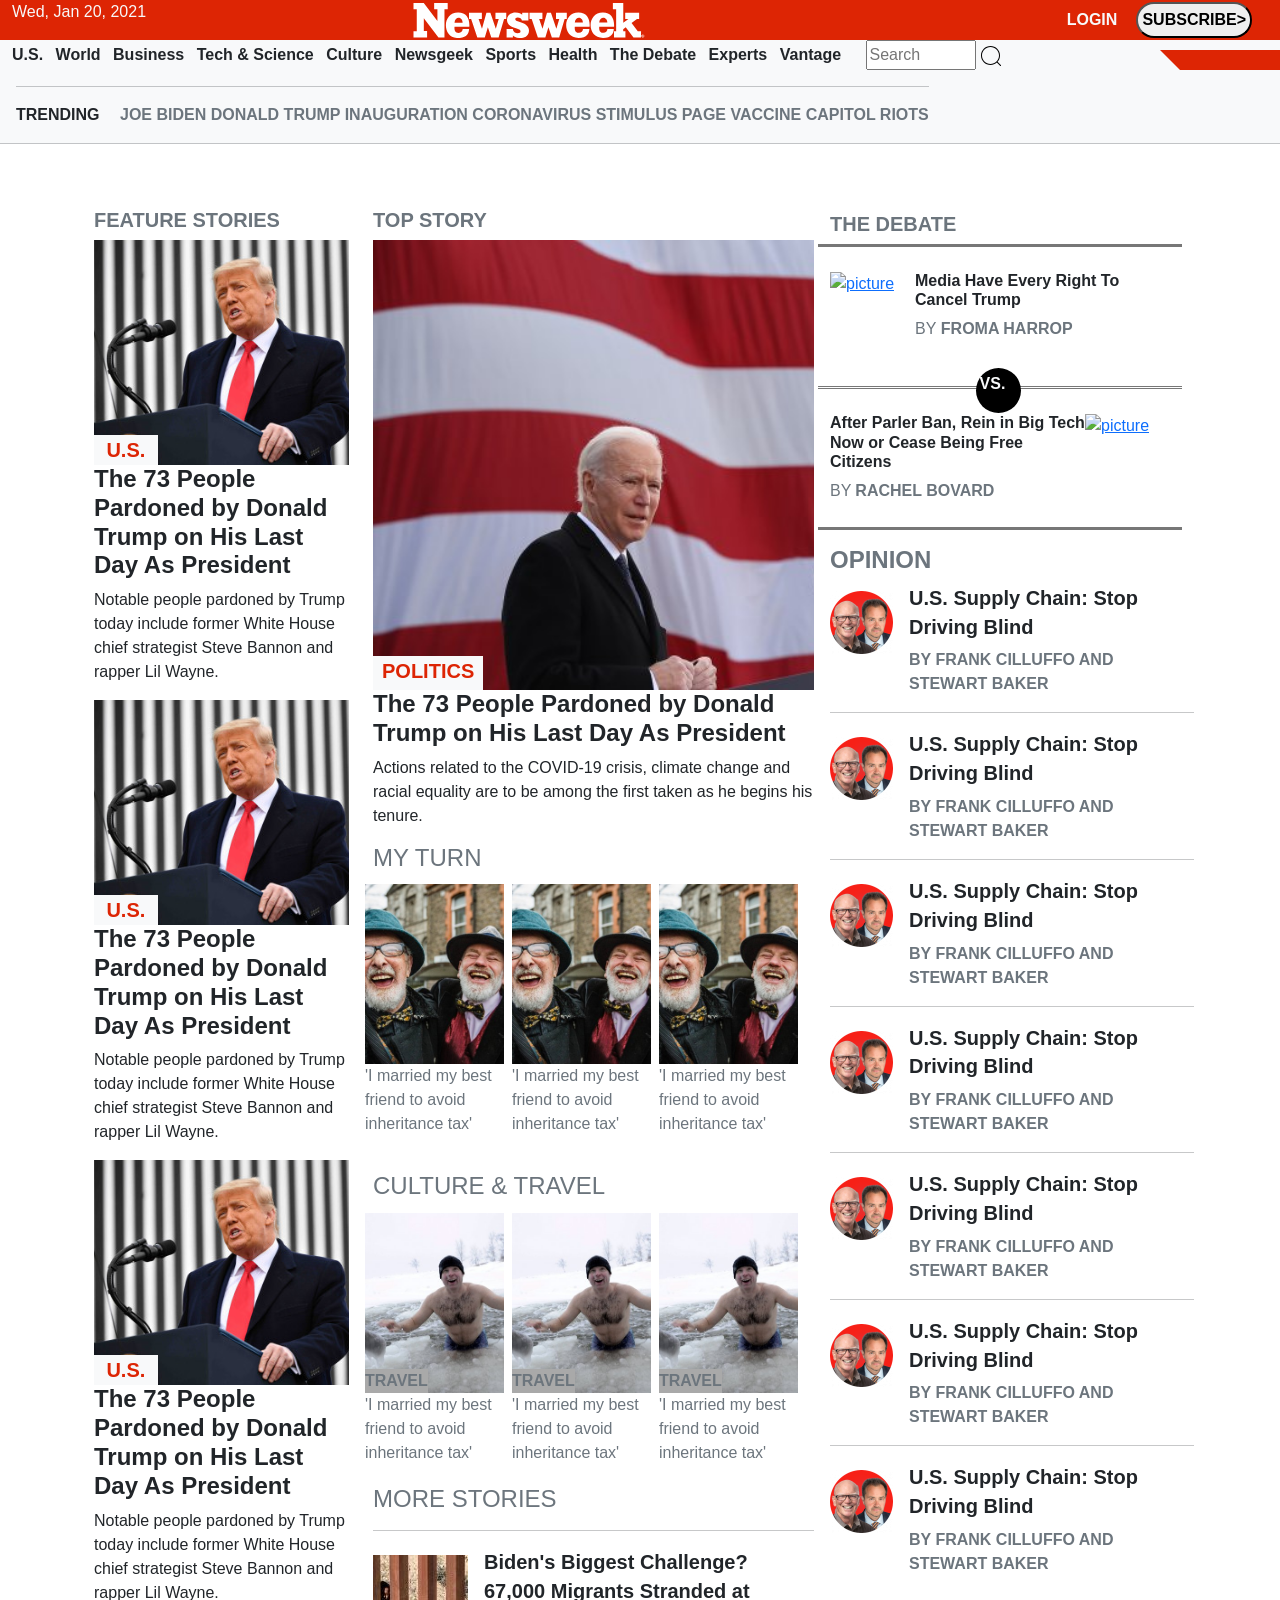
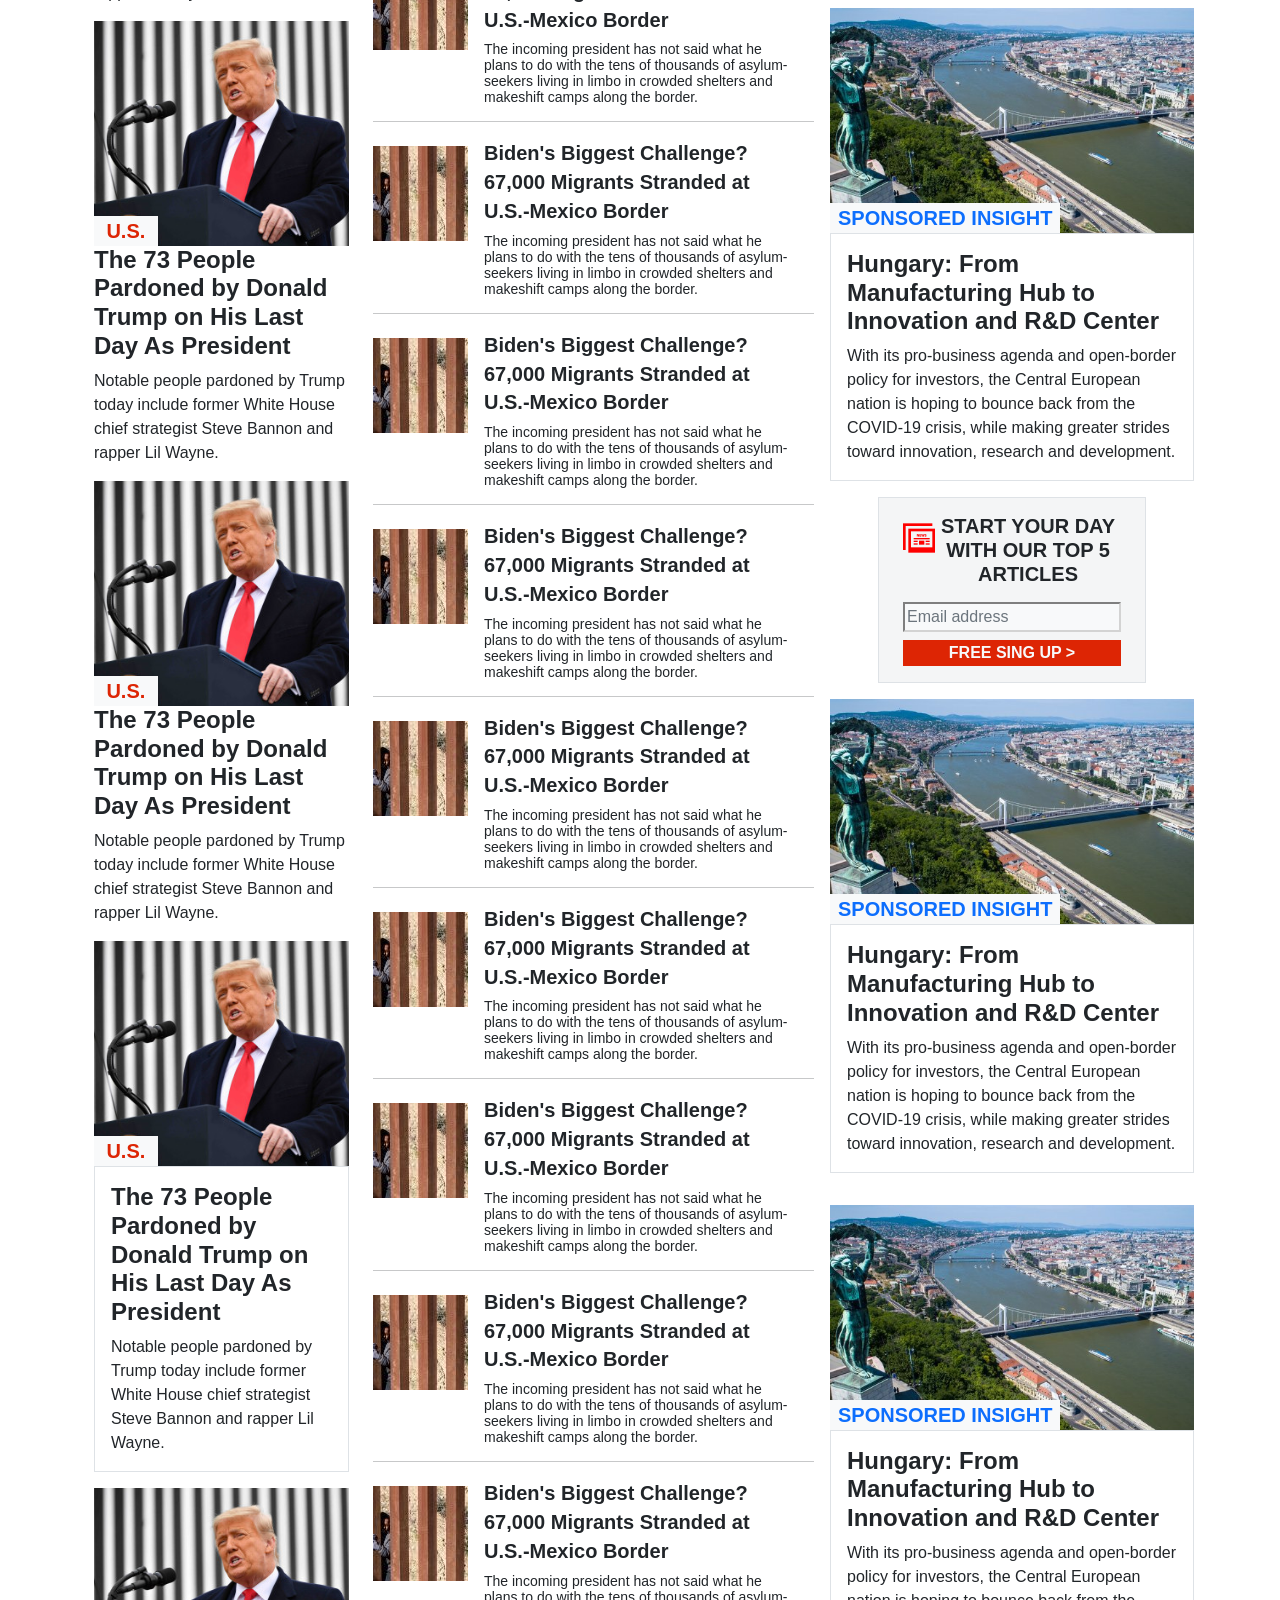
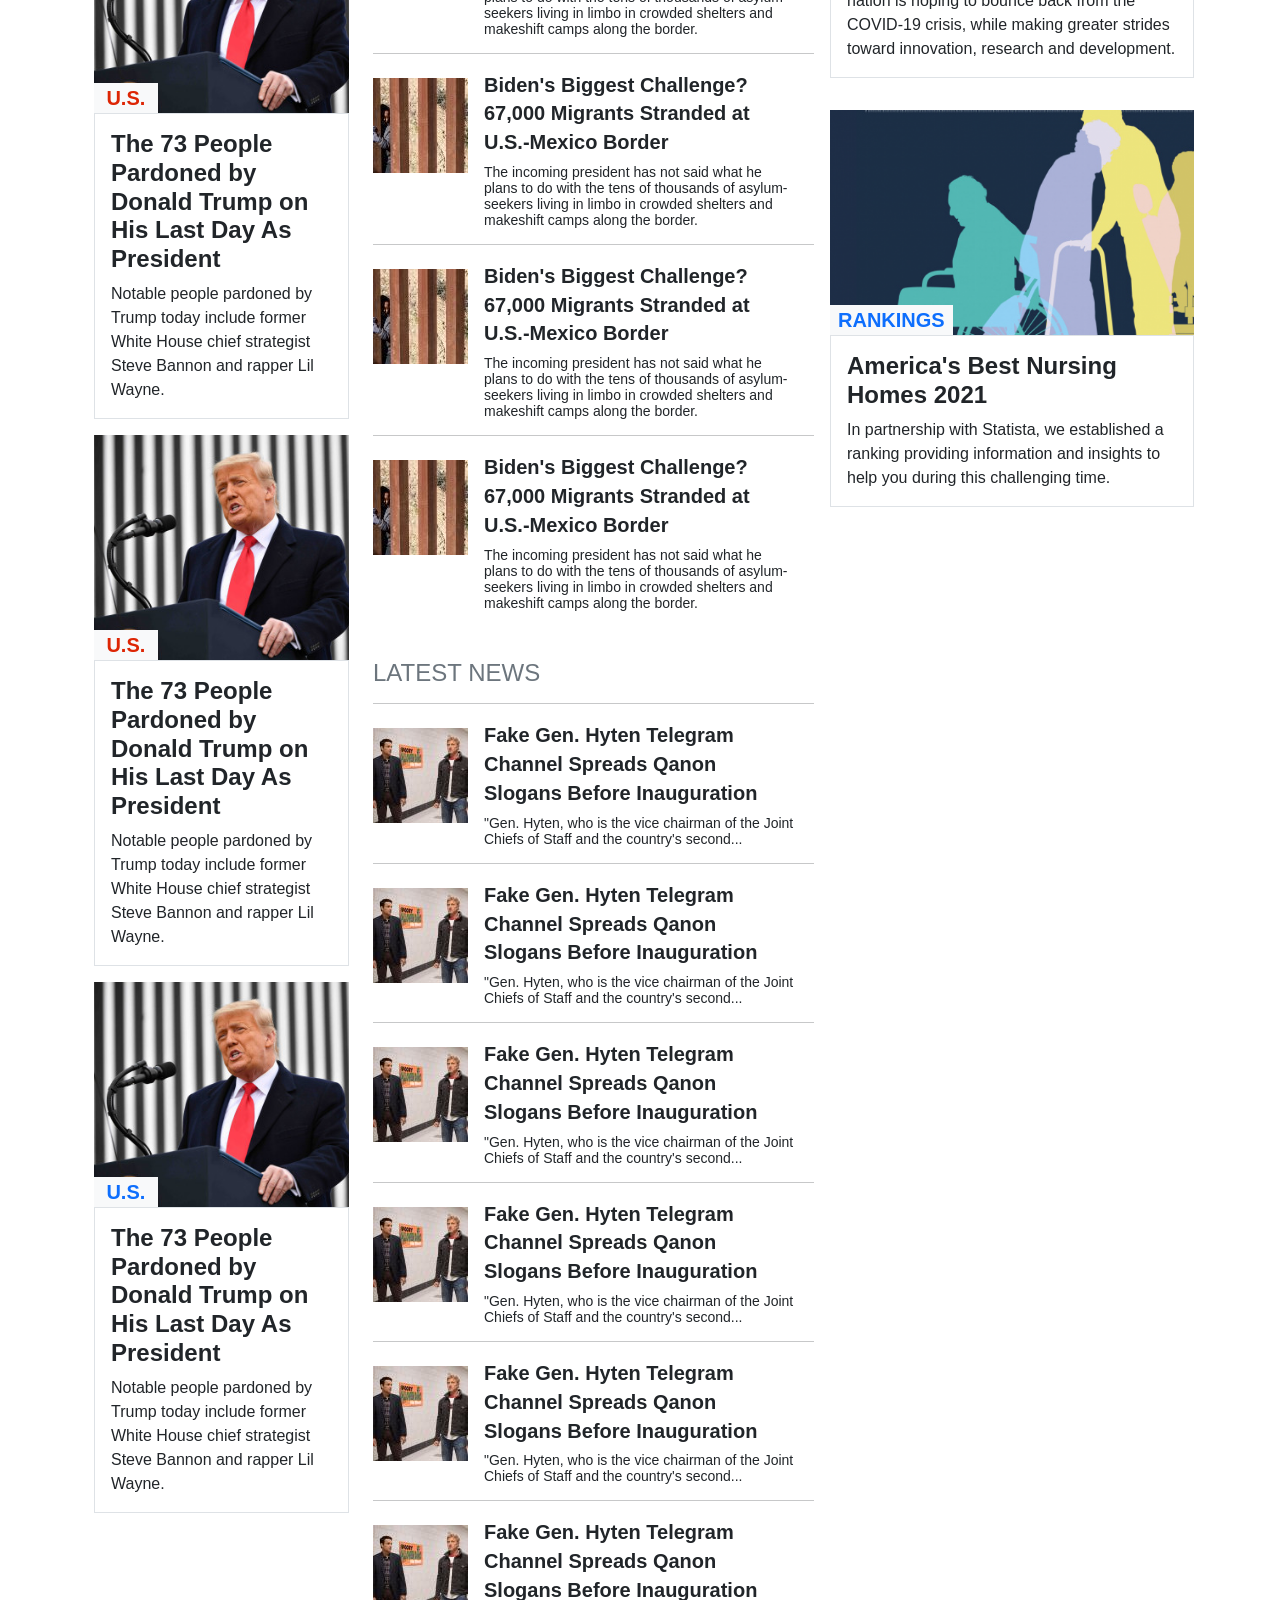
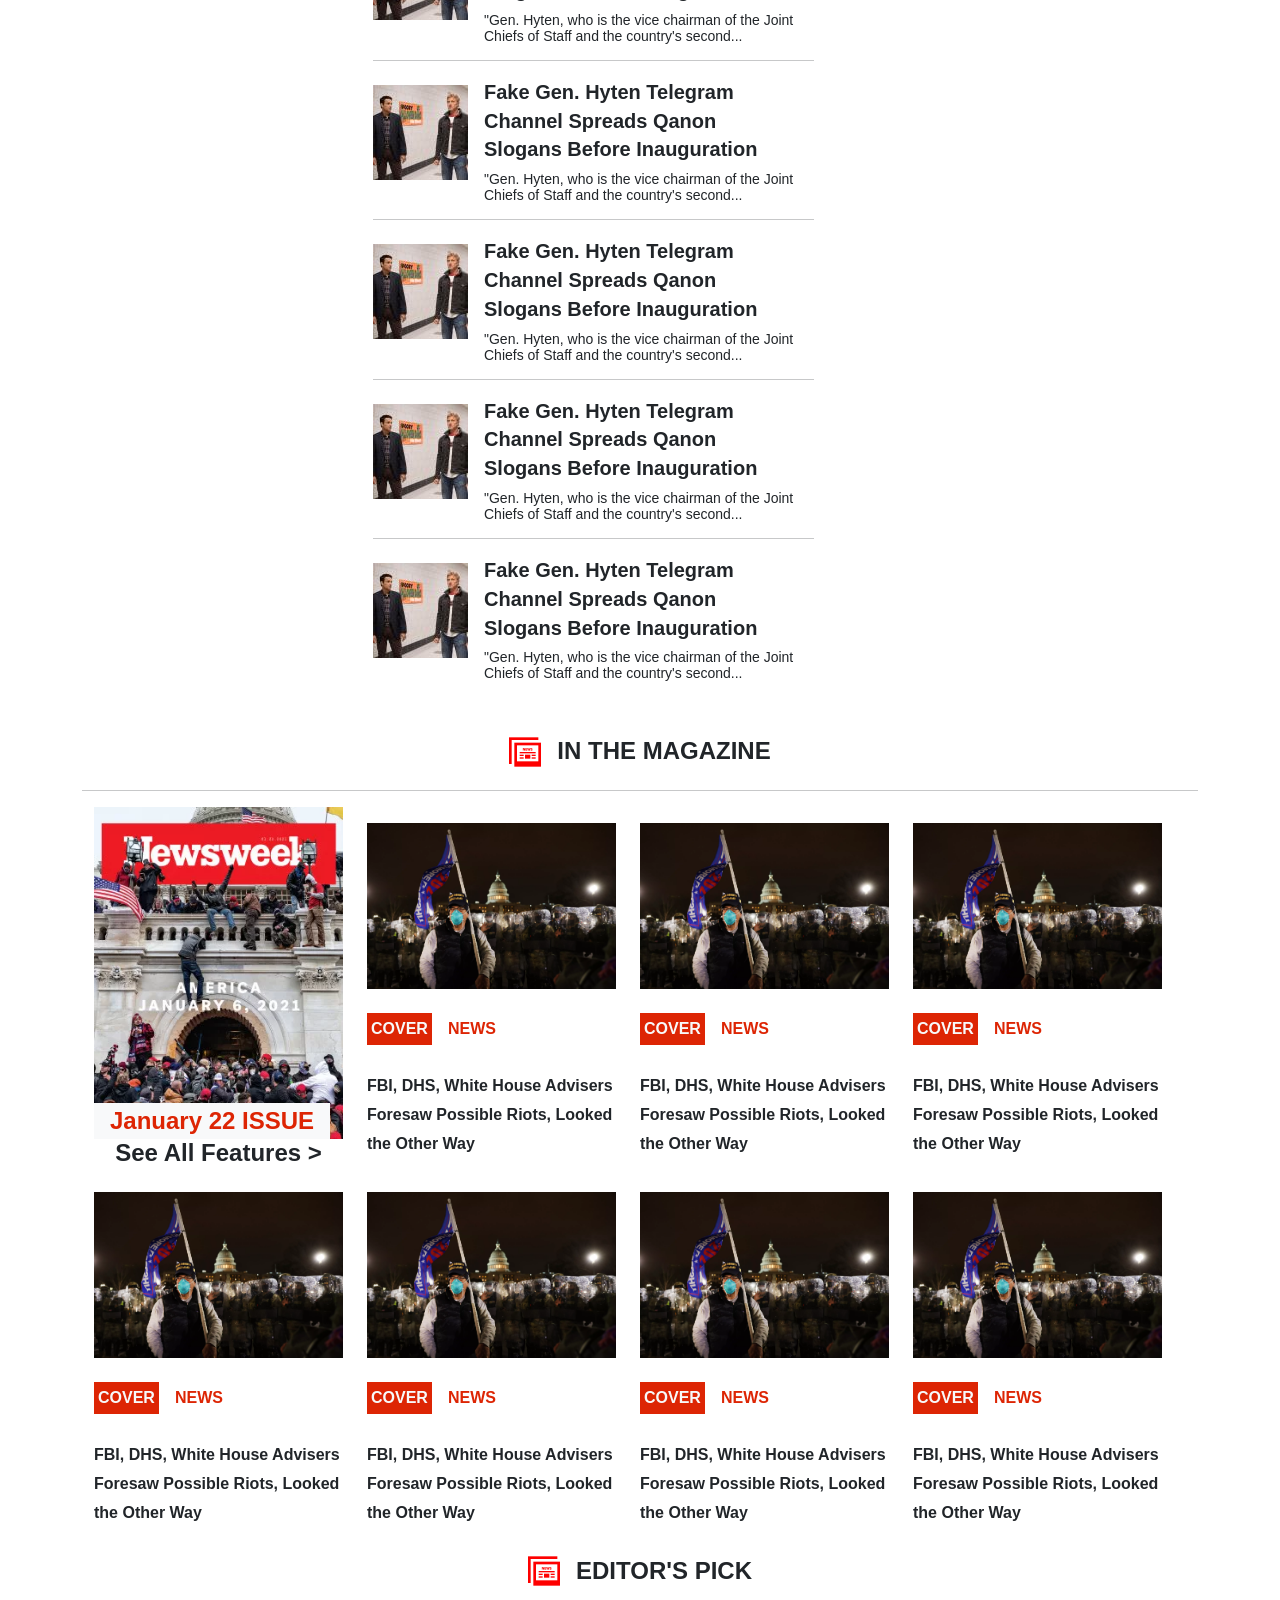
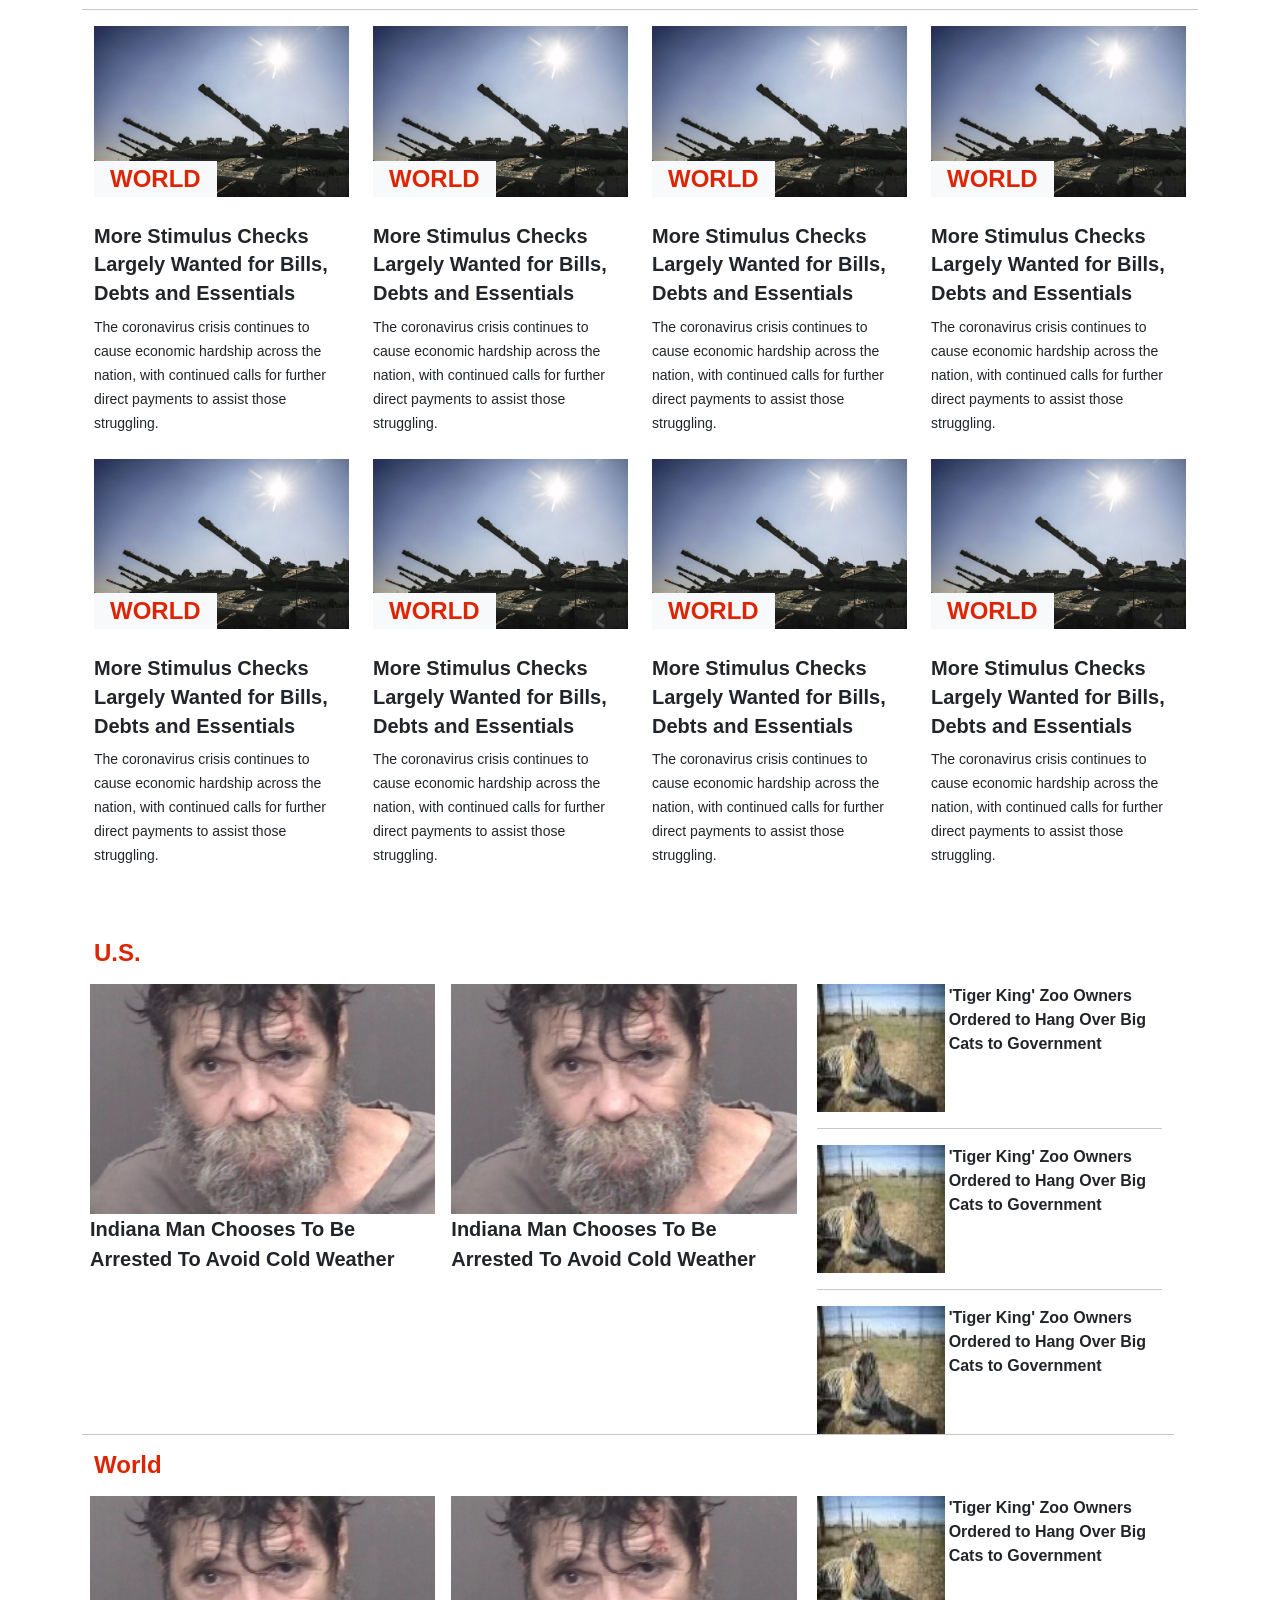
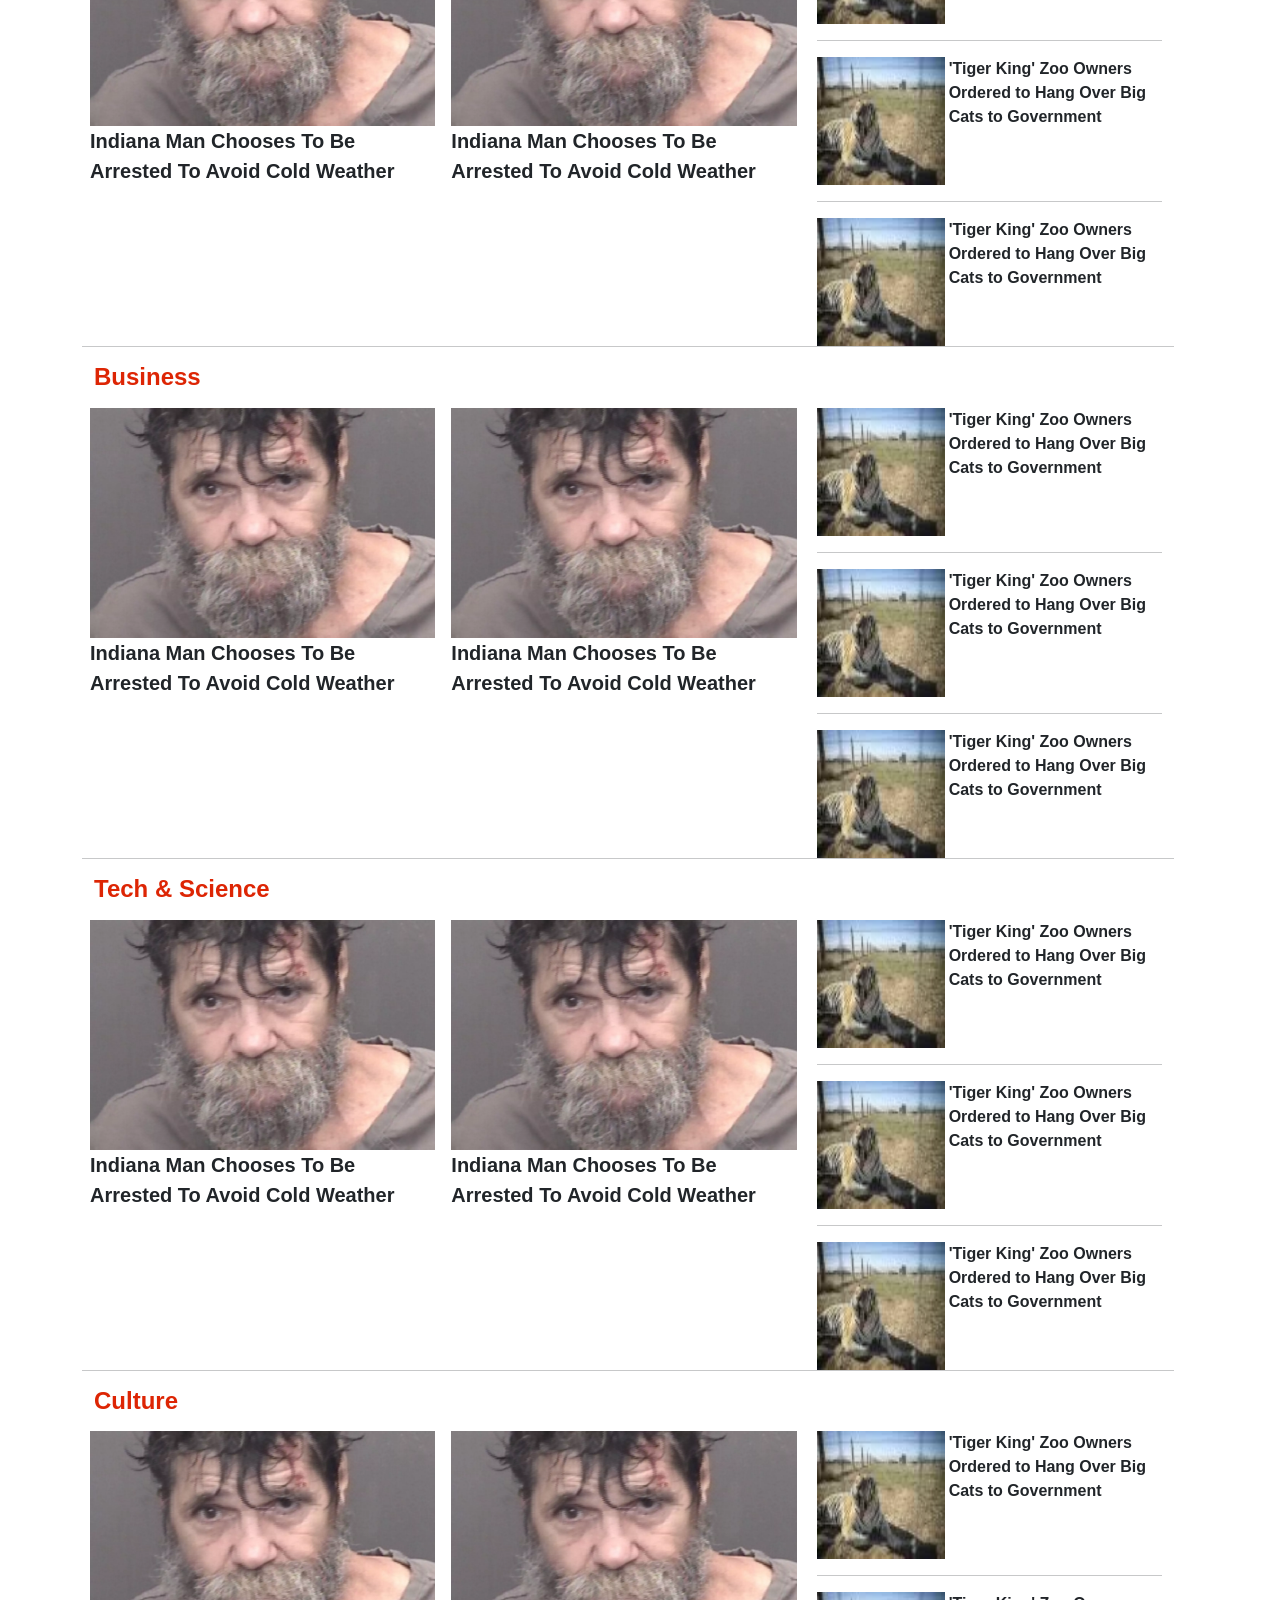
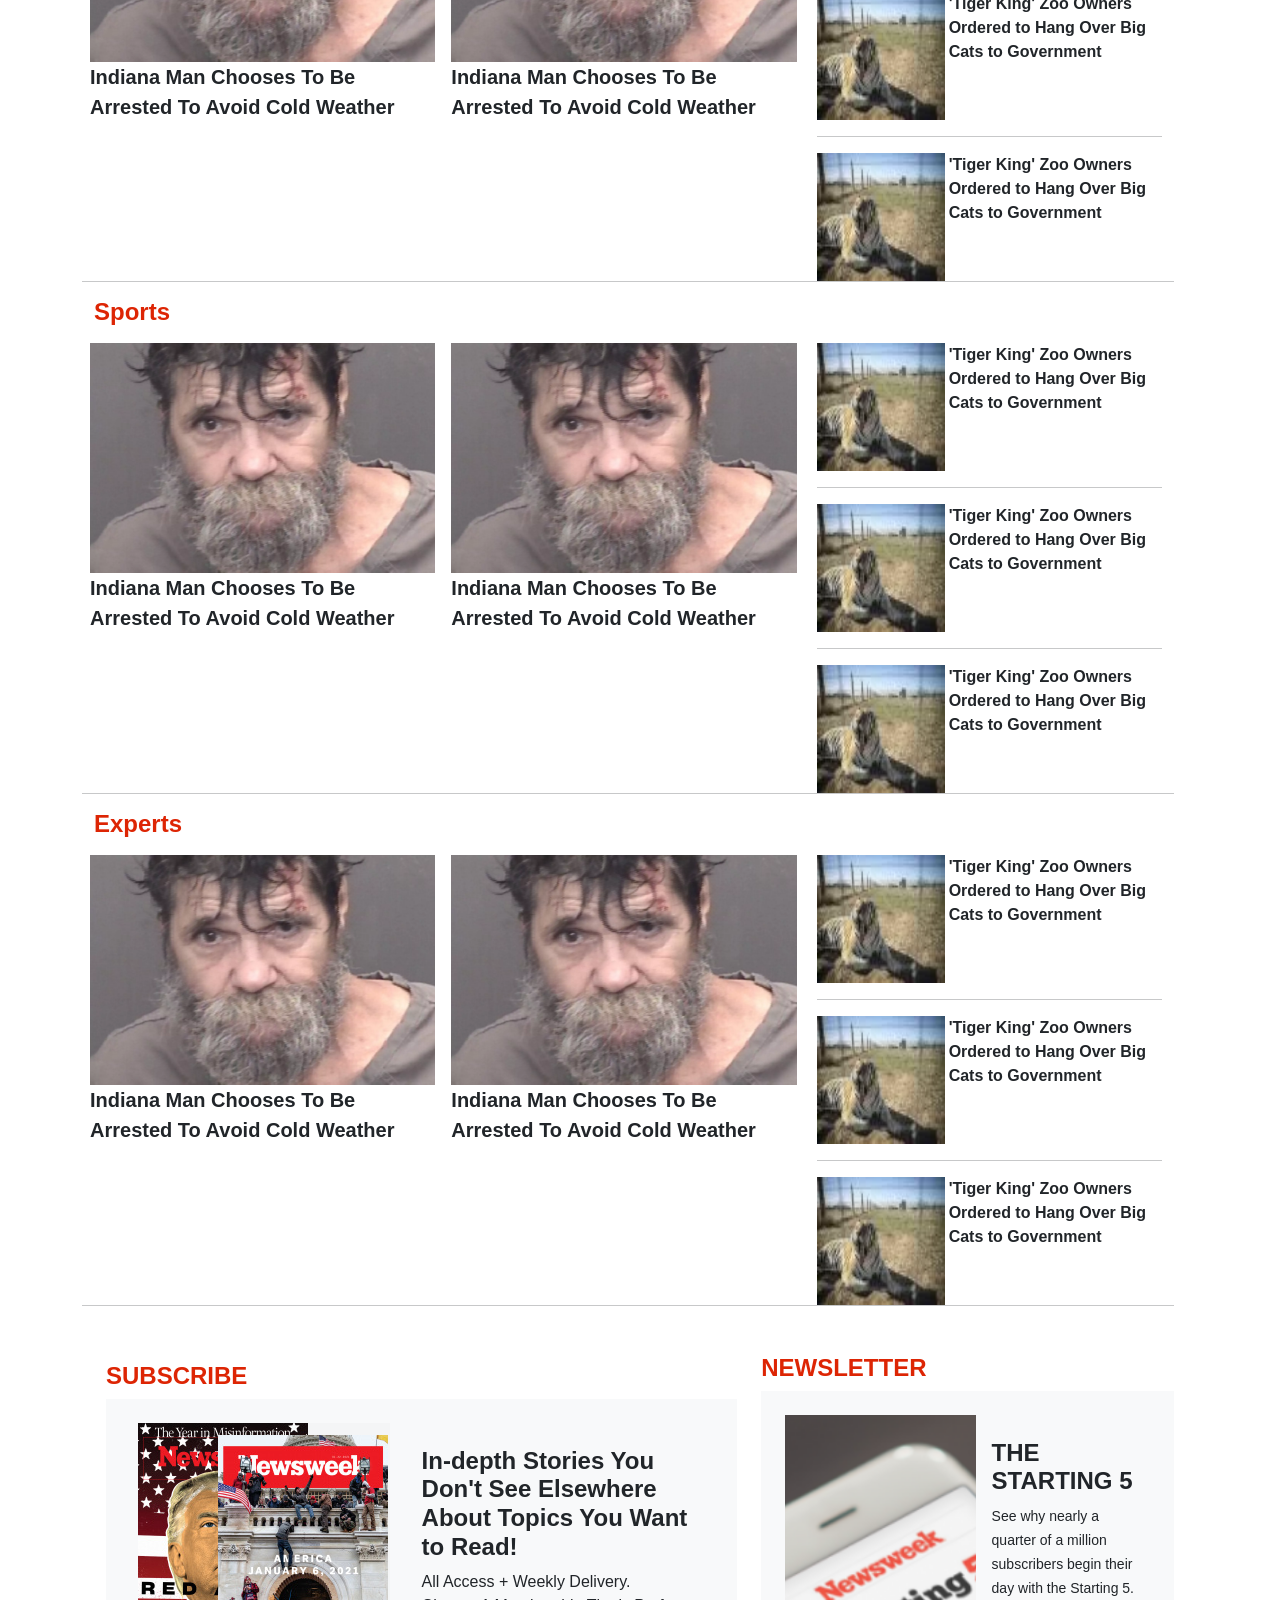
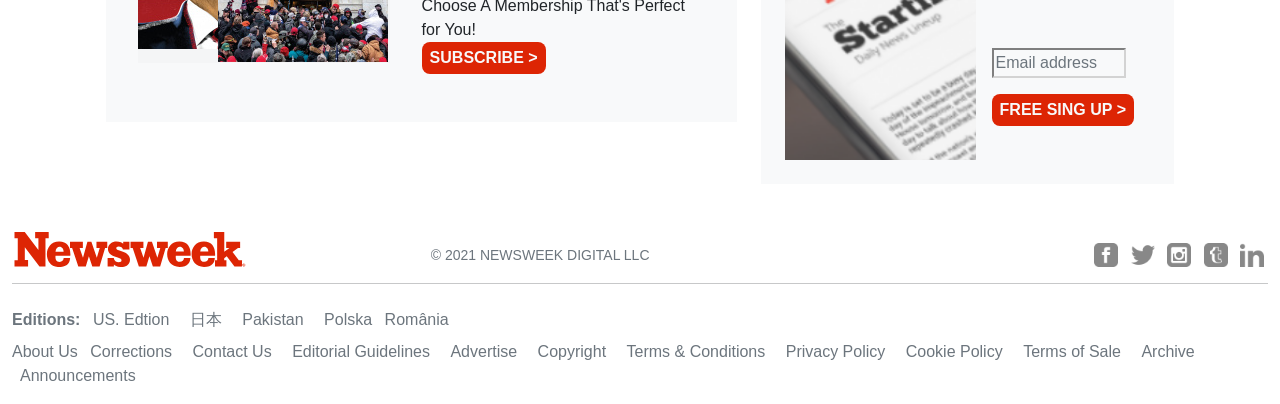
==== commit dd2a863d: "Update with latest content" ====
--- a/newsweek/index.html
+++ b/newsweek/index.html
@@ -61,9 +61,10 @@
           <h3 class="link-secondary fs-5 fw-bolder">FEATURE STORIES</h3>
         </div>
         <article class="pb-3">
-          <div class="background-img d-flex align-items-end">
-            <div class="bg-light w-25 d-flex justify-content-center">
-              <a class="link-danger text-decoration-none fs-5 fw-bolder" href="#">U.S.</a>
+          <div class="background-img d-flex flex-column bgk">
+            <a href="#" class="text-decoration-none p-0 m-0 invisible-link">Invisible-link</a>
+           <div class="bg-light w-25 d-flex justify-content-center">
+              <a class="red-text text-decoration-none fs-5 fw-bolder" href="#">U.S.</a>
             </div>
           </div>
           <div>
@@ -74,9 +75,10 @@
           </div>
         </article>
         <article class="pb-3">
-          <div class="background-img d-flex align-items-end">
-            <div class="bg-light w-25 d-flex justify-content-center">
-              <a class="link-danger text-decoration-none fs-5 fw-bolder" href="#">U.S.</a>
+          <div class="background-img d-flex flex-column bgk">
+            <a href="#" class="text-decoration-none p-0 m-0 invisible-link">Invisible-link</a>
+           <div class="bg-light w-25 d-flex justify-content-center">
+              <a class="red-text text-decoration-none fs-5 fw-bolder" href="#">U.S.</a>
             </div>
           </div>
           <div>
@@ -87,9 +89,10 @@
           </div>
         </article>
         <article class="pb-3">
-          <div class="background-img d-flex align-items-end">
-            <div class="bg-light w-25 d-flex justify-content-center">
-              <a class="link-danger text-decoration-none fs-5 fw-bolder" href="#">U.S.</a>
+          <div class="background-img d-flex flex-column bgk">
+            <a href="#" class="text-decoration-none p-0 m-0 invisible-link">Invisible-link</a>
+           <div class="bg-light w-25 d-flex justify-content-center">
+              <a class="red-text text-decoration-none fs-5 fw-bolder" href="#">U.S.</a>
             </div>
           </div>
           <div>
@@ -100,9 +103,10 @@
           </div>
         </article>
         <article class="pb-3">
-          <div class="background-img d-flex align-items-end">
-            <div class="bg-light w-25 d-flex justify-content-center">
-              <a class="link-danger text-decoration-none fs-5 fw-bolder" href="#">U.S.</a>
+          <div class="background-img d-flex flex-column bgk">
+            <a href="#" class="text-decoration-none p-0 m-0 invisible-link">Invisible-link</a>
+           <div class="bg-light w-25 d-flex justify-content-center">
+              <a class="red-text text-decoration-none fs-5 fw-bolder" href="#">U.S.</a>
             </div>
           </div>
           <div>
@@ -113,9 +117,10 @@
           </div>
         </article>
         <article class="pb-3">
-          <div class="background-img d-flex align-items-end">
-            <div class="bg-light w-25 d-flex justify-content-center">
-              <a class="link-danger text-decoration-none fs-5 fw-bolder" href="#">U.S.</a>
+          <div class="background-img d-flex flex-column bgk">
+            <a href="#" class="text-decoration-none p-0 m-0 invisible-link">Invisible-link</a>
+           <div class="bg-light w-25 d-flex justify-content-center">
+              <a class="red-text text-decoration-none fs-5 fw-bolder" href="#">U.S.</a>
             </div>
           </div>
           <div>
@@ -126,9 +131,10 @@
           </div>
         </article>
         <article class="pb-3">
-          <div class="background-img d-flex align-items-end">
-            <div class="bg-light w-25 d-flex justify-content-center">
-              <a class="link-primary text-decoration-none fs-5 fw-bolder" href="#">U.S.</a>
+          <div class="background-img d-flex flex-column bgk">
+            <a href="#" class="text-decoration-none p-0 m-0 invisible-link">Invisible-link</a>
+           <div class="bg-light w-25 d-flex justify-content-center">
+              <a class="red-text text-decoration-none fs-5 fw-bolder" href="#">U.S.</a>
             </div>
           </div>
           <div class="border light-border p-3">
@@ -141,9 +147,10 @@
           </div>
         </article>
         <article class="pb-3">
-          <div class="background-img d-flex align-items-end">
-            <div class="bg-light w-25 d-flex justify-content-center">
-              <a class="link-primary text-decoration-none fs-5 fw-bolder" href="#">U.S.</a>
+          <div class="background-img d-flex flex-column bgk">
+            <a href="#" class="text-decoration-none p-0 m-0 invisible-link">Invisible-link</a>
+           <div class="bg-light w-25 d-flex justify-content-center">
+              <a class="red-text text-decoration-none fs-5 fw-bolder" href="#">U.S.</a>
             </div>
           </div>
           <div class="border light-border p-3">
@@ -156,9 +163,10 @@
           </div>
         </article>
         <article class="pb-3">
-          <div class="background-img d-flex align-items-end">
-            <div class="bg-light w-25 d-flex justify-content-center">
-              <a class="link-primary text-decoration-none fs-5 fw-bolder" href="#">U.S.</a>
+          <div class="background-img d-flex flex-column bgk">
+            <a href="#" class="text-decoration-none p-0 m-0 invisible-link">Invisible-link</a>
+           <div class="bg-light w-25 d-flex justify-content-center">
+              <a class="red-text text-decoration-none fs-5 fw-bolder" href="#">U.S.</a>
             </div>
           </div>
           <div class="border light-border p-3">
@@ -171,7 +179,7 @@
           </div>
         </article>
         <article class="pb-3">
-          <div class="background-img d-flex align-items-end">
+          <div class="background-img d-flex align-items-end bgk">
             <div class="bg-light w-25 d-flex justify-content-center">
               <a class="link-primary text-decoration-none fs-5 fw-bolder" href="#">U.S.</a>
             </div>
@@ -189,9 +197,10 @@
       <section class="col-md-7 col-lg-5 order-1 order-md-2">
         <h1 class="link-secondary fs-5 fw-bolder">TOP STORY</h1>
         <div class="pb-3 ">
-          <div class="background-biden d-flex align-items-end">
+          <div class="background-biden d-flex align-items-start flex-column">
+            <a href="#" class="text-decoration-none p-0 m-2 invisible-link">Invisible-link</a>
             <div class="bg-light w-25 d-flex justify-content-center">
-              <a class="link-danger text-decoration-none fs-5 fw-bolder" href="#">POLITICS</a>
+              <a class="red-text text-decoration-none fs-5 fw-bolder pb-1" href="#">POLITICS</a>
             </div>
           </div>
           <div>
@@ -206,17 +215,19 @@
           <div class="container-fluid row px-0">
             <div class="container-fluid col p-1 w-25 ">
               <div class="bg-tn-1">
+                <a href="#" class="text-decoration-none p-0 m-2 invisible-link">Invisible-link</a>
               </div>
               <p class="link-secondary">'I married my best friend to avoid inheritance tax'</p>
             </div>
             <div class="container-fluid col p-1 w-25">
               <div class="bg-tn-1">
+                <a href="#" class="text-decoration-none p-0 m-2 invisible-link">Invisible-link</a>
               </div>
               <p class="link-secondary">'I married my best friend to avoid inheritance tax'</p>
             </div>
             <div class="container-fluid col p-1 w-25">
               <div class="bg-tn-1">
-
+                <a href="#" class="text-decoration-none p-0 m-2 invisible-link">Invisible-link</a>
               </div>
               <p class="link-secondary">'I married my best friend to avoid inheritance tax'</p>
             </div>
@@ -227,24 +238,27 @@
           <div class="container-fluid row px-0">
             <div class="container-fluid col p-1">
               <div>
-                <div class="bg-tn d-flex align-items-end mx-0 ">
-                  <div class="link-secondary gray-bg d-flex justify-content-center"><p class="fw-bold">TRAVEL</p></div>
+                <div class="bg-tn d-flex flex-column align-items-start mx-0 ">
+                  <a href="#" class="text-decoration-none p-0 invisible-link">Link</a>
+                  <div class="link-secondary gray-bg d-flex justify-content-center"><p class="fw-bold m-0">TRAVEL</p></div>
                 </div>
                 <p class="link-secondary">'I married my best friend to avoid inheritance tax'</p>
               </div>
             </div>
             <div class="container-fluid col p-1">
               <div>
-                <div class="bg-tn d-flex align-items-end mx-0 ">
-                  <div class="link-secondary gray-bg d-flex justify-content-center"><p class="fw-bold">TRAVEL</p></div>
+                <div class="bg-tn d-flex flex-column align-items-start mx-0 ">
+                  <a href="#" class="text-decoration-none p-0 invisible-link">Link</a>
+                  <div class="link-secondary gray-bg d-flex justify-content-center"><p class="fw-bold m-0">TRAVEL</p></div>
                 </div>
                 <p class="link-secondary">'I married my best friend to avoid inheritance tax'</p>
               </div>
             </div>
             <div class="container-fluid col p-1">
               <div>
-                <div class="bg-tn d-flex align-items-end mx-0 ">
-                  <div class="link-secondary gray-bg d-flex justify-content-center"><p class="fw-bold">TRAVEL</p></div>
+                <div class="bg-tn d-flex flex-column align-items-start mx-0 ">
+                  <a href="#" class="text-decoration-none p-0 invisible-link">Link</a>
+                  <div class="link-secondary gray-bg d-flex justify-content-center"><p class="fw-bold m-0">TRAVEL</p></div>
                 </div>
                 <p class="link-secondary">'I married my best friend to avoid inheritance tax'</p>
               </div>
@@ -256,117 +270,117 @@
           <hr>
           <div class="d-flex">
             <div class="my-2">
-              <img src="img/migrant.jpg" alt="migrant">
-            </div>
-            <div class="mx-3 lh-1">
-              <h4><a class="fs-5 link-dark fw-bolder hover-red" href="#">Biden's Biggest Challenge? 67,000 Migrants Stranded at U.S.-Mexico Border</a></h4>
-              <span class="text-smaller" >The incoming president has not said what he plans to do with the tens of thousands of asylum-seekers living in limbo in crowded shelters and makeshift camps along the border.</span>
-            </div>
-          </div>
-          <hr>
-          <div class="d-flex">
-            <div class="my-2">
-              <img src="img/migrant.jpg" alt="migrant">
-            </div>
-            <div class="mx-3 lh-1">
-              <h4><a class="fs-5 link-dark fw-bolder hover-red" href="#">Biden's Biggest Challenge? 67,000 Migrants Stranded at U.S.-Mexico Border</a></h4>
-              <span class="text-smaller" >The incoming president has not said what he plans to do with the tens of thousands of asylum-seekers living in limbo in crowded shelters and makeshift camps along the border.</span>
-            </div>
-          </div>
-          <hr>
-          <div class="d-flex">
-            <div class="my-2">
-              <img src="img/migrant.jpg" alt="migrant">
-            </div>
-            <div class="mx-3 lh-1">
-              <h4><a class="fs-5 link-dark fw-bolder hover-red" href="#">Biden's Biggest Challenge? 67,000 Migrants Stranded at U.S.-Mexico Border</a></h4>
-              <span class="text-smaller" >The incoming president has not said what he plans to do with the tens of thousands of asylum-seekers living in limbo in crowded shelters and makeshift camps along the border.</span>
-            </div>
-          </div>
-          <hr>
-          <div class="d-flex">
-            <div class="my-2">
-              <img src="img/migrant.jpg" alt="migrant">
-            </div>
-            <div class="mx-3 lh-1">
-              <h4><a class="fs-5 link-dark fw-bolder hover-red" href="#">Biden's Biggest Challenge? 67,000 Migrants Stranded at U.S.-Mexico Border</a></h4>
-              <span class="text-smaller" >The incoming president has not said what he plans to do with the tens of thousands of asylum-seekers living in limbo in crowded shelters and makeshift camps along the border.</span>
-            </div>
-          </div>
-          <hr>
-          <div class="d-flex">
-            <div class="my-2">
-              <img src="img/migrant.jpg" alt="migrant">
-            </div>
-            <div class="mx-3 lh-1">
-              <h4><a class="fs-5 link-dark fw-bolder hover-red" href="#">Biden's Biggest Challenge? 67,000 Migrants Stranded at U.S.-Mexico Border</a></h4>
-              <span class="text-smaller" >The incoming president has not said what he plans to do with the tens of thousands of asylum-seekers living in limbo in crowded shelters and makeshift camps along the border.</span>
-            </div>
-          </div>
-          <hr>
-          <div class="d-flex">
-            <div class="my-2">
-              <img src="img/migrant.jpg" alt="migrant">
-            </div>
-            <div class="mx-3 lh-1">
-              <h4><a class="fs-5 link-dark fw-bolder hover-red" href="#">Biden's Biggest Challenge? 67,000 Migrants Stranded at U.S.-Mexico Border</a></h4>
-              <span class="text-smaller" >The incoming president has not said what he plans to do with the tens of thousands of asylum-seekers living in limbo in crowded shelters and makeshift camps along the border.</span>
-            </div>
-          </div>
-          <hr>
-          <div class="d-flex">
-            <div class="my-2">
-              <img src="img/migrant.jpg" alt="migrant">
-            </div>
-            <div class="mx-3 lh-1">
-              <h4><a class="fs-5 link-dark fw-bolder hover-red" href="#">Biden's Biggest Challenge? 67,000 Migrants Stranded at U.S.-Mexico Border</a></h4>
-              <span class="text-smaller" >The incoming president has not said what he plans to do with the tens of thousands of asylum-seekers living in limbo in crowded shelters and makeshift camps along the border.</span>
-            </div>
-          </div>
-          <hr>
-          <div class="d-flex">
-            <div class="my-2">
-              <img src="img/migrant.jpg" alt="migrant">
-            </div>
-            <div class="mx-3 lh-1">
-              <h4><a class="fs-5 link-dark fw-bolder hover-red" href="#">Biden's Biggest Challenge? 67,000 Migrants Stranded at U.S.-Mexico Border</a></h4>
-              <span class="text-smaller" >The incoming president has not said what he plans to do with the tens of thousands of asylum-seekers living in limbo in crowded shelters and makeshift camps along the border.</span>
-            </div>
-          </div>
-          <hr>
-          <div class="d-flex">
-            <div class="my-2">
-              <img src="img/migrant.jpg" alt="migrant">
-            </div>
-            <div class="mx-3 lh-1">
-              <h4><a class="fs-5 link-dark fw-bolder hover-red" href="#">Biden's Biggest Challenge? 67,000 Migrants Stranded at U.S.-Mexico Border</a></h4>
-              <span class="text-smaller" >The incoming president has not said what he plans to do with the tens of thousands of asylum-seekers living in limbo in crowded shelters and makeshift camps along the border.</span>
-            </div>
-          </div>
-          <hr>
-          <div class="d-flex">
-            <div class="my-2">
-              <img src="img/migrant.jpg" alt="migrant">
-            </div>
-            <div class="mx-3 lh-1">
-              <h4><a class="fs-5 link-dark fw-bolder hover-red" href="#">Biden's Biggest Challenge? 67,000 Migrants Stranded at U.S.-Mexico Border</a></h4>
-              <span class="text-smaller" >The incoming president has not said what he plans to do with the tens of thousands of asylum-seekers living in limbo in crowded shelters and makeshift camps along the border.</span>
-            </div>
-          </div>
-          <hr>
-          <div class="d-flex">
-            <div class="my-2">
-              <img src="img/migrant.jpg" alt="migrant">
-            </div>
-            <div class="mx-3 lh-1">
-              <h4><a class="fs-5 link-dark fw-bolder hover-red" href="#">Biden's Biggest Challenge? 67,000 Migrants Stranded at U.S.-Mexico Border</a></h4>
-              <span class="text-smaller" >The incoming president has not said what he plans to do with the tens of thousands of asylum-seekers living in limbo in crowded shelters and makeshift camps along the border.</span>
-            </div>
-          </div>
-          <hr>
-          <div class="d-flex">
-            <div class="my-2">
-              <img src="img/migrant.jpg" alt="migrant">
+              <a href="#"><img src="img/migrant.jpg" alt="migrant"></a>
+            </div>
+            <div class="mx-3 lh-1">
+              <h4><a class="fs-5 link-dark fw-bolder hover-red" href="#">Biden's Biggest Challenge? 67,000 Migrants Stranded at U.S.-Mexico Border</a></h4>
+              <span class="text-smaller" >The incoming president has not said what he plans to do with the tens of thousands of asylum-seekers living in limbo in crowded shelters and makeshift camps along the border.</span>
+            </div>
+          </div>
+          <hr>
+          <div class="d-flex">
+            <div class="my-2">
+              <a href="#"><img src="img/migrant.jpg" alt="migrant"></a>
+            </div>
+            <div class="mx-3 lh-1">
+              <h4><a class="fs-5 link-dark fw-bolder hover-red" href="#">Biden's Biggest Challenge? 67,000 Migrants Stranded at U.S.-Mexico Border</a></h4>
+              <span class="text-smaller" >The incoming president has not said what he plans to do with the tens of thousands of asylum-seekers living in limbo in crowded shelters and makeshift camps along the border.</span>
+            </div>
+          </div>
+          <hr>
+          <div class="d-flex">
+            <div class="my-2">
+              <a href="#"><img src="img/migrant.jpg" alt="migrant"></a>
+            </div>
+            <div class="mx-3 lh-1">
+              <h4><a class="fs-5 link-dark fw-bolder hover-red" href="#">Biden's Biggest Challenge? 67,000 Migrants Stranded at U.S.-Mexico Border</a></h4>
+              <span class="text-smaller" >The incoming president has not said what he plans to do with the tens of thousands of asylum-seekers living in limbo in crowded shelters and makeshift camps along the border.</span>
+            </div>
+          </div>
+          <hr>
+          <div class="d-flex">
+            <div class="my-2">
+              <a href="#"><img src="img/migrant.jpg" alt="migrant"></a>
+            </div>
+            <div class="mx-3 lh-1">
+              <h4><a class="fs-5 link-dark fw-bolder hover-red" href="#">Biden's Biggest Challenge? 67,000 Migrants Stranded at U.S.-Mexico Border</a></h4>
+              <span class="text-smaller" >The incoming president has not said what he plans to do with the tens of thousands of asylum-seekers living in limbo in crowded shelters and makeshift camps along the border.</span>
+            </div>
+          </div>
+          <hr>
+          <div class="d-flex">
+            <div class="my-2">
+              <a href="#"><img src="img/migrant.jpg" alt="migrant"></a>
+            </div>
+            <div class="mx-3 lh-1">
+              <h4><a class="fs-5 link-dark fw-bolder hover-red" href="#">Biden's Biggest Challenge? 67,000 Migrants Stranded at U.S.-Mexico Border</a></h4>
+              <span class="text-smaller" >The incoming president has not said what he plans to do with the tens of thousands of asylum-seekers living in limbo in crowded shelters and makeshift camps along the border.</span>
+            </div>
+          </div>
+          <hr>
+          <div class="d-flex">
+            <div class="my-2">
+              <a href="#"><img src="img/migrant.jpg" alt="migrant"></a>
+            </div>
+            <div class="mx-3 lh-1">
+              <h4><a class="fs-5 link-dark fw-bolder hover-red" href="#">Biden's Biggest Challenge? 67,000 Migrants Stranded at U.S.-Mexico Border</a></h4>
+              <span class="text-smaller" >The incoming president has not said what he plans to do with the tens of thousands of asylum-seekers living in limbo in crowded shelters and makeshift camps along the border.</span>
+            </div>
+          </div>
+          <hr>
+          <div class="d-flex">
+            <div class="my-2">
+              <a href="#"><img src="img/migrant.jpg" alt="migrant"></a>
+            </div>
+            <div class="mx-3 lh-1">
+              <h4><a class="fs-5 link-dark fw-bolder hover-red" href="#">Biden's Biggest Challenge? 67,000 Migrants Stranded at U.S.-Mexico Border</a></h4>
+              <span class="text-smaller" >The incoming president has not said what he plans to do with the tens of thousands of asylum-seekers living in limbo in crowded shelters and makeshift camps along the border.</span>
+            </div>
+          </div>
+          <hr>
+          <div class="d-flex">
+            <div class="my-2">
+              <a href="#"><img src="img/migrant.jpg" alt="migrant"></a>
+            </div>
+            <div class="mx-3 lh-1">
+              <h4><a class="fs-5 link-dark fw-bolder hover-red" href="#">Biden's Biggest Challenge? 67,000 Migrants Stranded at U.S.-Mexico Border</a></h4>
+              <span class="text-smaller" >The incoming president has not said what he plans to do with the tens of thousands of asylum-seekers living in limbo in crowded shelters and makeshift camps along the border.</span>
+            </div>
+          </div>
+          <hr>
+          <div class="d-flex">
+            <div class="my-2">
+              <a href="#"><img src="img/migrant.jpg" alt="migrant"></a>
+            </div>
+            <div class="mx-3 lh-1">
+              <h4><a class="fs-5 link-dark fw-bolder hover-red" href="#">Biden's Biggest Challenge? 67,000 Migrants Stranded at U.S.-Mexico Border</a></h4>
+              <span class="text-smaller" >The incoming president has not said what he plans to do with the tens of thousands of asylum-seekers living in limbo in crowded shelters and makeshift camps along the border.</span>
+            </div>
+          </div>
+          <hr>
+          <div class="d-flex">
+            <div class="my-2">
+              <a href="#"><img src="img/migrant.jpg" alt="migrant"></a>
+            </div>
+            <div class="mx-3 lh-1">
+              <h4><a class="fs-5 link-dark fw-bolder hover-red" href="#">Biden's Biggest Challenge? 67,000 Migrants Stranded at U.S.-Mexico Border</a></h4>
+              <span class="text-smaller" >The incoming president has not said what he plans to do with the tens of thousands of asylum-seekers living in limbo in crowded shelters and makeshift camps along the border.</span>
+            </div>
+          </div>
+          <hr>
+          <div class="d-flex">
+            <div class="my-2">
+              <a href="#"><img src="img/migrant.jpg" alt="migrant"></a>
+            </div>
+            <div class="mx-3 lh-1">
+              <h4><a class="fs-5 link-dark fw-bolder hover-red" href="#">Biden's Biggest Challenge? 67,000 Migrants Stranded at U.S.-Mexico Border</a></h4>
+              <span class="text-smaller" >The incoming president has not said what he plans to do with the tens of thousands of asylum-seekers living in limbo in crowded shelters and makeshift camps along the border.</span>
+            </div>
+          </div>
+          <hr>
+          <div class="d-flex">
+            <div class="my-2">
+              <a href="#"><img src="img/migrant.jpg" alt="migrant"></a>
             </div>
             <div class="mx-3 lh-1">
               <h4><a class="fs-5 link-dark fw-bolder hover-red" href="#">Biden's Biggest Challenge? 67,000 Migrants Stranded at U.S.-Mexico Border</a></h4>
@@ -379,97 +393,97 @@
           <hr>
           <div class="d-flex">
             <div class="my-2">
-              <img src="img/cobra-kai.jpg" alt="cobra">
-            </div>
-            <div class="mx-3 lh-1">
-              <h4><a class="fs-5 link-dark fw-bolder hover-red" href="#">Fake Gen. Hyten Telegram Channel Spreads Qanon Slogans Before Inauguration</a></h4>
-              <span class="text-smaller" >"Gen. Hyten, who is the vice chairman of the Joint Chiefs of Staff and the country's second...</span>
-            </div>
-          </div>
-          <hr>
-          <div class="d-flex">
-            <div class="my-2">
-              <img src="img/cobra-kai.jpg" alt="cobra">
-            </div>
-            <div class="mx-3 lh-1">
-              <h4><a class="fs-5 link-dark fw-bolder hover-red" href="#">Fake Gen. Hyten Telegram Channel Spreads Qanon Slogans Before Inauguration</a></h4>
-              <span class="text-smaller" >"Gen. Hyten, who is the vice chairman of the Joint Chiefs of Staff and the country's second...</span>
-            </div>
-          </div>
-          <hr>
-          <div class="d-flex">
-            <div class="my-2">
-              <img src="img/cobra-kai.jpg" alt="cobra">
-            </div>
-            <div class="mx-3 lh-1">
-              <h4><a class="fs-5 link-dark fw-bolder hover-red" href="#">Fake Gen. Hyten Telegram Channel Spreads Qanon Slogans Before Inauguration</a></h4>
-              <span class="text-smaller" >"Gen. Hyten, who is the vice chairman of the Joint Chiefs of Staff and the country's second...</span>
-            </div>
-          </div>
-          <hr>
-          <div class="d-flex">
-            <div class="my-2">
-              <img src="img/cobra-kai.jpg" alt="cobra">
-            </div>
-            <div class="mx-3 lh-1">
-              <h4><a class="fs-5 link-dark fw-bolder hover-red" href="#">Fake Gen. Hyten Telegram Channel Spreads Qanon Slogans Before Inauguration</a></h4>
-              <span class="text-smaller" >"Gen. Hyten, who is the vice chairman of the Joint Chiefs of Staff and the country's second...</span>
-            </div>
-          </div>
-          <hr>
-          <div class="d-flex">
-            <div class="my-2">
-              <img src="img/cobra-kai.jpg" alt="cobra">
-            </div>
-            <div class="mx-3 lh-1">
-              <h4><a class="fs-5 link-dark fw-bolder hover-red" href="#">Fake Gen. Hyten Telegram Channel Spreads Qanon Slogans Before Inauguration</a></h4>
-              <span class="text-smaller" >"Gen. Hyten, who is the vice chairman of the Joint Chiefs of Staff and the country's second...</span>
-            </div>
-          </div>
-          <hr>
-          <div class="d-flex">
-            <div class="my-2">
-              <img src="img/cobra-kai.jpg" alt="cobra">
-            </div>
-            <div class="mx-3 lh-1">
-              <h4><a class="fs-5 link-dark fw-bolder hover-red" href="#">Fake Gen. Hyten Telegram Channel Spreads Qanon Slogans Before Inauguration</a></h4>
-              <span class="text-smaller" >"Gen. Hyten, who is the vice chairman of the Joint Chiefs of Staff and the country's second...</span>
-            </div>
-          </div>
-          <hr>
-          <div class="d-flex">
-            <div class="my-2">
-              <img src="img/cobra-kai.jpg" alt="cobra">
-            </div>
-            <div class="mx-3 lh-1">
-              <h4><a class="fs-5 link-dark fw-bolder hover-red" href="#">Fake Gen. Hyten Telegram Channel Spreads Qanon Slogans Before Inauguration</a></h4>
-              <span class="text-smaller" >"Gen. Hyten, who is the vice chairman of the Joint Chiefs of Staff and the country's second...</span>
-            </div>
-          </div>
-          <hr>
-          <div class="d-flex">
-            <div class="my-2">
-              <img src="img/cobra-kai.jpg" alt="cobra">
-            </div>
-            <div class="mx-3 lh-1">
-              <h4><a class="fs-5 link-dark fw-bolder hover-red" href="#">Fake Gen. Hyten Telegram Channel Spreads Qanon Slogans Before Inauguration</a></h4>
-              <span class="text-smaller" >"Gen. Hyten, who is the vice chairman of the Joint Chiefs of Staff and the country's second...</span>
-            </div>
-          </div>
-          <hr>
-          <div class="d-flex">
-            <div class="my-2">
-              <img src="img/cobra-kai.jpg" alt="cobra">
-            </div>
-            <div class="mx-3 lh-1">
-              <h4><a class="fs-5 link-dark fw-bolder hover-red" href="#">Fake Gen. Hyten Telegram Channel Spreads Qanon Slogans Before Inauguration</a></h4>
-              <span class="text-smaller" >"Gen. Hyten, who is the vice chairman of the Joint Chiefs of Staff and the country's second...</span>
-            </div>
-          </div>
-          <hr>
-          <div class="d-flex">
-            <div class="my-2">
-              <img src="img/cobra-kai.jpg" alt="cobra">
+              <a href="#"><img src="img/cobra-kai.jpg" alt="cobra"></a>
+            </div>
+            <div class="mx-3 lh-1">
+              <h4><a class="fs-5 link-dark fw-bolder hover-red" href="#">Fake Gen. Hyten Telegram Channel Spreads Qanon Slogans Before Inauguration</a></h4>
+              <span class="text-smaller" >"Gen. Hyten, who is the vice chairman of the Joint Chiefs of Staff and the country's second...</span>
+            </div>
+          </div>
+          <hr>
+          <div class="d-flex">
+            <div class="my-2">
+              <a href="#"><img src="img/cobra-kai.jpg" alt="cobra"></a>
+            </div>
+            <div class="mx-3 lh-1">
+              <h4><a class="fs-5 link-dark fw-bolder hover-red" href="#">Fake Gen. Hyten Telegram Channel Spreads Qanon Slogans Before Inauguration</a></h4>
+              <span class="text-smaller" >"Gen. Hyten, who is the vice chairman of the Joint Chiefs of Staff and the country's second...</span>
+            </div>
+          </div>
+          <hr>
+          <div class="d-flex">
+            <div class="my-2">
+              <a href="#"><img src="img/cobra-kai.jpg" alt="cobra"></a>
+            </div>
+            <div class="mx-3 lh-1">
+              <h4><a class="fs-5 link-dark fw-bolder hover-red" href="#">Fake Gen. Hyten Telegram Channel Spreads Qanon Slogans Before Inauguration</a></h4>
+              <span class="text-smaller" >"Gen. Hyten, who is the vice chairman of the Joint Chiefs of Staff and the country's second...</span>
+            </div>
+          </div>
+          <hr>
+          <div class="d-flex">
+            <div class="my-2">
+              <a href="#"><img src="img/cobra-kai.jpg" alt="cobra"></a>
+            </div>
+            <div class="mx-3 lh-1">
+              <h4><a class="fs-5 link-dark fw-bolder hover-red" href="#">Fake Gen. Hyten Telegram Channel Spreads Qanon Slogans Before Inauguration</a></h4>
+              <span class="text-smaller" >"Gen. Hyten, who is the vice chairman of the Joint Chiefs of Staff and the country's second...</span>
+            </div>
+          </div>
+          <hr>
+          <div class="d-flex">
+            <div class="my-2">
+              <a href="#"><img src="img/cobra-kai.jpg" alt="cobra"></a>
+            </div>
+            <div class="mx-3 lh-1">
+              <h4><a class="fs-5 link-dark fw-bolder hover-red" href="#">Fake Gen. Hyten Telegram Channel Spreads Qanon Slogans Before Inauguration</a></h4>
+              <span class="text-smaller" >"Gen. Hyten, who is the vice chairman of the Joint Chiefs of Staff and the country's second...</span>
+            </div>
+          </div>
+          <hr>
+          <div class="d-flex">
+            <div class="my-2">
+              <a href="#"><img src="img/cobra-kai.jpg" alt="cobra"></a>
+            </div>
+            <div class="mx-3 lh-1">
+              <h4><a class="fs-5 link-dark fw-bolder hover-red" href="#">Fake Gen. Hyten Telegram Channel Spreads Qanon Slogans Before Inauguration</a></h4>
+              <span class="text-smaller" >"Gen. Hyten, who is the vice chairman of the Joint Chiefs of Staff and the country's second...</span>
+            </div>
+          </div>
+          <hr>
+          <div class="d-flex">
+            <div class="my-2">
+              <a href="#"><img src="img/cobra-kai.jpg" alt="cobra"></a>
+            </div>
+            <div class="mx-3 lh-1">
+              <h4><a class="fs-5 link-dark fw-bolder hover-red" href="#">Fake Gen. Hyten Telegram Channel Spreads Qanon Slogans Before Inauguration</a></h4>
+              <span class="text-smaller" >"Gen. Hyten, who is the vice chairman of the Joint Chiefs of Staff and the country's second...</span>
+            </div>
+          </div>
+          <hr>
+          <div class="d-flex">
+            <div class="my-2">
+              <a href="#"><img src="img/cobra-kai.jpg" alt="cobra"></a>
+            </div>
+            <div class="mx-3 lh-1">
+              <h4><a class="fs-5 link-dark fw-bolder hover-red" href="#">Fake Gen. Hyten Telegram Channel Spreads Qanon Slogans Before Inauguration</a></h4>
+              <span class="text-smaller" >"Gen. Hyten, who is the vice chairman of the Joint Chiefs of Staff and the country's second...</span>
+            </div>
+          </div>
+          <hr>
+          <div class="d-flex">
+            <div class="my-2">
+              <a href="#"><img src="img/cobra-kai.jpg" alt="cobra"></a>
+            </div>
+            <div class="mx-3 lh-1">
+              <h4><a class="fs-5 link-dark fw-bolder hover-red" href="#">Fake Gen. Hyten Telegram Channel Spreads Qanon Slogans Before Inauguration</a></h4>
+              <span class="text-smaller" >"Gen. Hyten, who is the vice chairman of the Joint Chiefs of Staff and the country's second...</span>
+            </div>
+          </div>
+          <hr>
+          <div class="d-flex">
+            <div class="my-2">
+              <a href="#"><img src="img/cobra-kai.jpg" alt="cobra"></a>
             </div>
             <div class="mx-3 lh-1">
               <h4><a class="fs-5 link-dark fw-bolder hover-red" href="#">Fake Gen. Hyten Telegram Channel Spreads Qanon Slogans Before Inauguration</a></h4>
@@ -480,10 +494,10 @@
       </section>
       <div class="container-fluid col-lg-4 p-1 order-3">
         <section>
-          <h3 class="link-secondary fs-5">THE DEBATE</h3>
+          <a href="#" class="text-decoration-none"><h3 class="link-secondary fs-5 fw-bolder">THE DEBATE</h3></a>
           <div class="container-fluid versus-top row pt-4">
             <div class="col-3 p-0">
-               <img class="round-tn" alt="picture" src="https://web.archive.org/web/20210120125445im_/https://d.newsweek.com/en/full/1673623/froma-harrop.png?w=63&h=63&f=2ba48b46c4bcf031c010ff486c04d55b">
+             <a href="#">  <img class="round-tn" alt="picture" src="https://web.archive.org/web/20210120125445im_/https://d.newsweek.com/en/full/1673623/froma-harrop.png?w=63&h=63&f=2ba48b46c4bcf031c010ff486c04d55b"></a>
             </div>
              <div class="float-end col p-0">
               <h6 class="d-block float-start fw-bolder"><a class="hover-red link-dark" href="#">Media Have Every Right To Cancel Trump</a></h6>
@@ -497,15 +511,15 @@
                <div><p class="link-secondary d-inline">BY</p><a class="mx-1 link-secondary hover-red fw-bolder d-inline">RACHEL BOVARD</a> </div>
             </div>
             <div class="col-3 p-0">
-              <img class="round-tn" alt="picture" src="https://web.archive.org/web/20210120125445im_/https://d.newsweek.com/en/full/1673623/froma-harrop.png?w=63&h=63&f=2ba48b46c4bcf031c010ff486c04d55b">
+            <a href="#">  <img class="round-tn" alt="picture" src="https://web.archive.org/web/20210120125445im_/https://d.newsweek.com/en/full/1673623/froma-harrop.png?w=63&h=63&f=2ba48b46c4bcf031c010ff486c04d55b"></a>
             </div>
           </div>
         </section>
         <section class="pt-3">
-          <h4 class="link-secondary">OPINION</h4>
-          <div class="d-flex">
-            <div class="my-2">
-              <img src="img/thumbnail.png" alt="migrant">
+          <a href="#" class="text-decoration-none"><h4 class="link-secondary fw-bolder">OPINION</h4></a>
+          <div class="d-flex">
+            <div class="my-2">
+              <a href="#"><img src="img/thumbnail.png" alt="migrant"></a>
             </div>
             <div class="mx-3">
               <h4><a class="fs-5 link-dark fw-bolder hover-red" href="#">U.S. Supply Chain: Stop Driving Blind</a></h4>
@@ -515,7 +529,7 @@
           <hr>
           <div class="d-flex">
             <div class="my-2">
-              <img src="img/thumbnail.png" alt="migrant">
+              <a href="#"><img src="img/thumbnail.png" alt="migrant"></a>
             </div>
             <div class="mx-3">
               <h4><a class="fs-5 link-dark fw-bolder hover-red" href="#">U.S. Supply Chain: Stop Driving Blind</a></h4>
@@ -525,7 +539,7 @@
           <hr>
           <div class="d-flex">
             <div class="my-2">
-              <img src="img/thumbnail.png" alt="migrant">
+              <a href="#"><img src="img/thumbnail.png" alt="migrant"></a>
             </div>
             <div class="mx-3">
               <h4><a class="fs-5 link-dark fw-bolder hover-red" href="#">U.S. Supply Chain: Stop Driving Blind</a></h4>
@@ -535,7 +549,7 @@
           <hr>
           <div class="d-flex">
             <div class="my-2">
-              <img src="img/thumbnail.png" alt="migrant">
+              <a href="#"><img src="img/thumbnail.png" alt="migrant"></a>
             </div>
             <div class="mx-3">
               <h4><a class="fs-5 link-dark fw-bolder hover-red" href="#">U.S. Supply Chain: Stop Driving Blind</a></h4>
@@ -545,7 +559,7 @@
           <hr>
           <div class="d-flex">
             <div class="my-2">
-              <img src="img/thumbnail.png" alt="migrant">
+              <a href="#"><img src="img/thumbnail.png" alt="migrant"></a>
             </div>
             <div class="mx-3">
               <h4><a class="fs-5 link-dark fw-bolder hover-red" href="#">U.S. Supply Chain: Stop Driving Blind</a></h4>
@@ -555,7 +569,7 @@
           <hr>
           <div class="d-flex">
             <div class="my-2">
-              <img src="img/thumbnail.png" alt="migrant">
+              <a href="#"><img src="img/thumbnail.png" alt="migrant"></a>
             </div>
             <div class="mx-3">
               <h4><a class="fs-5 link-dark fw-bolder hover-red" href="#">U.S. Supply Chain: Stop Driving Blind</a></h4>
@@ -565,7 +579,7 @@
           <hr>
           <div class="d-flex pb-3">
             <div class="my-2">
-              <img src="img/thumbnail.png" alt="migrant">
+              <a href="#"><img src="img/thumbnail.png" alt="migrant"></a>
             </div>
             <div class="mx-3">
               <h4><a class="fs-5 link-dark fw-bolder hover-red" href="#">U.S. Supply Chain: Stop Driving Blind</a></h4>
@@ -575,7 +589,8 @@
         </section>
         <div class="thinner">
           <article class="py-3">
-            <div class="background-hun d-flex align-items-end">
+            <div class="background-hun d-flex  flex-column align-items-start bgk">
+              <a href="#" class="text-decoration-none p-0 m-0 invisible-link">Invisible-link</a>
               <div class="bg-light w-auto px-2 d-flex justify-content-center">
                 <a class="link-primary text-decoration-none fs-5 fw-bolder text-uppercase" href="#">Sponsored Insight</a>
               </div>
@@ -599,14 +614,15 @@
               </div>
             </div>
             <div class="py-2">
-              <input class="w-100 bg-light light-border link-secondary" type="text" name="email" value="Email address">
+              <input class="w-100 bg-light light-border link-secondary" type="email" name="email" value="Email address">
             </div>
             <div>
-              <input class="bg-danger border-0 link-light w-100 fw-bolder" type="button" name="free sign up" value="FREE SING UP >">
+              <input class="red-background border-0 link-light w-100 fw-bolder" type="button" name="free sign up" value="FREE SING UP >">
             </div>
           </section>
           <article class="py-3">
-            <div class="background-hun d-flex align-items-end">
+            <div class="background-hun d-flex  flex-column align-items-start bgk">
+              <a href="#" class="text-decoration-none p-0 m-0 invisible-link">Invisible-link</a>
               <div class="bg-light w-auto px-2 d-flex justify-content-center">
                 <a class="link-primary text-decoration-none fs-5 fw-bolder text-uppercase" href="#">Sponsored Insight</a>
               </div>
@@ -621,7 +637,8 @@
             </div>
           </article>
           <article class="py-3">
-            <div class="background-hun d-flex align-items-end">
+            <div class="background-hun d-flex  flex-column align-items-start bgk">
+              <a href="#" class="text-decoration-none p-0 m-0 invisible-link">Invisible-link</a>
               <div class="bg-light w-auto px-2 d-flex justify-content-center">
                 <a class="link-primary text-decoration-none fs-5 fw-bolder text-uppercase" href="#">Sponsored Insight</a>
               </div>
@@ -636,7 +653,8 @@
             </div>
           </article>
           <article class="py-3">
-            <div class="background-rank d-flex align-items-end">
+            <div class="background-rank d-flex  flex-column align-items-start bgk">
+              <a href="#" class="text-decoration-none p-0 m-0 invisible-link">Invisible-link</a>
               <div class="bg-light w-auto px-2 d-flex justify-content-center">
                 <a class="link-primary text-decoration-none fs-5 fw-bolder text-uppercase" href="#">Rankings</a>
               </div>
@@ -660,117 +678,117 @@
           <hr>
           <div class="d-flex">
             <div class="my-2">
-              <img src="img/migrant.jpg" alt="migrant">
-            </div>
-            <div class="mx-3 lh-1">
-              <h4><a class="fs-5 link-dark fw-bolder hover-red" href="#">Biden's Biggest Challenge? 67,000 Migrants Stranded at U.S.-Mexico Border</a></h4>
-              <span class="text-smaller" >The incoming president has not said what he plans to do with the tens of thousands of asylum-seekers living in limbo in crowded shelters and makeshift camps along the border.</span>
-            </div>
-          </div>
-          <hr>
-          <div class="d-flex">
-            <div class="my-2">
-              <img src="img/migrant.jpg" alt="migrant">
-            </div>
-            <div class="mx-3 lh-1">
-              <h4><a class="fs-5 link-dark fw-bolder hover-red" href="#">Biden's Biggest Challenge? 67,000 Migrants Stranded at U.S.-Mexico Border</a></h4>
-              <span class="text-smaller" >The incoming president has not said what he plans to do with the tens of thousands of asylum-seekers living in limbo in crowded shelters and makeshift camps along the border.</span>
-            </div>
-          </div>
-          <hr>
-          <div class="d-flex">
-            <div class="my-2">
-              <img src="img/migrant.jpg" alt="migrant">
-            </div>
-            <div class="mx-3 lh-1">
-              <h4><a class="fs-5 link-dark fw-bolder hover-red" href="#">Biden's Biggest Challenge? 67,000 Migrants Stranded at U.S.-Mexico Border</a></h4>
-              <span class="text-smaller" >The incoming president has not said what he plans to do with the tens of thousands of asylum-seekers living in limbo in crowded shelters and makeshift camps along the border.</span>
-            </div>
-          </div>
-          <hr>
-          <div class="d-flex">
-            <div class="my-2">
-              <img src="img/migrant.jpg" alt="migrant">
-            </div>
-            <div class="mx-3 lh-1">
-              <h4><a class="fs-5 link-dark fw-bolder hover-red" href="#">Biden's Biggest Challenge? 67,000 Migrants Stranded at U.S.-Mexico Border</a></h4>
-              <span class="text-smaller" >The incoming president has not said what he plans to do with the tens of thousands of asylum-seekers living in limbo in crowded shelters and makeshift camps along the border.</span>
-            </div>
-          </div>
-          <hr>
-          <div class="d-flex">
-            <div class="my-2">
-              <img src="img/migrant.jpg" alt="migrant">
-            </div>
-            <div class="mx-3 lh-1">
-              <h4><a class="fs-5 link-dark fw-bolder hover-red" href="#">Biden's Biggest Challenge? 67,000 Migrants Stranded at U.S.-Mexico Border</a></h4>
-              <span class="text-smaller" >The incoming president has not said what he plans to do with the tens of thousands of asylum-seekers living in limbo in crowded shelters and makeshift camps along the border.</span>
-            </div>
-          </div>
-          <hr>
-          <div class="d-flex">
-            <div class="my-2">
-              <img src="img/migrant.jpg" alt="migrant">
-            </div>
-            <div class="mx-3 lh-1">
-              <h4><a class="fs-5 link-dark fw-bolder hover-red" href="#">Biden's Biggest Challenge? 67,000 Migrants Stranded at U.S.-Mexico Border</a></h4>
-              <span class="text-smaller" >The incoming president has not said what he plans to do with the tens of thousands of asylum-seekers living in limbo in crowded shelters and makeshift camps along the border.</span>
-            </div>
-          </div>
-          <hr>
-          <div class="d-flex">
-            <div class="my-2">
-              <img src="img/migrant.jpg" alt="migrant">
-            </div>
-            <div class="mx-3 lh-1">
-              <h4><a class="fs-5 link-dark fw-bolder hover-red" href="#">Biden's Biggest Challenge? 67,000 Migrants Stranded at U.S.-Mexico Border</a></h4>
-              <span class="text-smaller" >The incoming president has not said what he plans to do with the tens of thousands of asylum-seekers living in limbo in crowded shelters and makeshift camps along the border.</span>
-            </div>
-          </div>
-          <hr>
-          <div class="d-flex">
-            <div class="my-2">
-              <img src="img/migrant.jpg" alt="migrant">
-            </div>
-            <div class="mx-3 lh-1">
-              <h4><a class="fs-5 link-dark fw-bolder hover-red" href="#">Biden's Biggest Challenge? 67,000 Migrants Stranded at U.S.-Mexico Border</a></h4>
-              <span class="text-smaller" >The incoming president has not said what he plans to do with the tens of thousands of asylum-seekers living in limbo in crowded shelters and makeshift camps along the border.</span>
-            </div>
-          </div>
-          <hr>
-          <div class="d-flex">
-            <div class="my-2">
-              <img src="img/migrant.jpg" alt="migrant">
-            </div>
-            <div class="mx-3 lh-1">
-              <h4><a class="fs-5 link-dark fw-bolder hover-red" href="#">Biden's Biggest Challenge? 67,000 Migrants Stranded at U.S.-Mexico Border</a></h4>
-              <span class="text-smaller" >The incoming president has not said what he plans to do with the tens of thousands of asylum-seekers living in limbo in crowded shelters and makeshift camps along the border.</span>
-            </div>
-          </div>
-          <hr>
-          <div class="d-flex">
-            <div class="my-2">
-              <img src="img/migrant.jpg" alt="migrant">
-            </div>
-            <div class="mx-3 lh-1">
-              <h4><a class="fs-5 link-dark fw-bolder hover-red" href="#">Biden's Biggest Challenge? 67,000 Migrants Stranded at U.S.-Mexico Border</a></h4>
-              <span class="text-smaller" >The incoming president has not said what he plans to do with the tens of thousands of asylum-seekers living in limbo in crowded shelters and makeshift camps along the border.</span>
-            </div>
-          </div>
-          <hr>
-          <div class="d-flex">
-            <div class="my-2">
-              <img src="img/migrant.jpg" alt="migrant">
-            </div>
-            <div class="mx-3 lh-1">
-              <h4><a class="fs-5 link-dark fw-bolder hover-red" href="#">Biden's Biggest Challenge? 67,000 Migrants Stranded at U.S.-Mexico Border</a></h4>
-              <span class="text-smaller" >The incoming president has not said what he plans to do with the tens of thousands of asylum-seekers living in limbo in crowded shelters and makeshift camps along the border.</span>
-            </div>
-          </div>
-          <hr>
-          <div class="d-flex">
-            <div class="my-2">
-              <img src="img/migrant.jpg" alt="migrant">
+              <a href="#"><img src="img/migrant.jpg" alt="migrant"></a>
+            </div>
+            <div class="mx-3 lh-1">
+              <h4><a class="fs-5 link-dark fw-bolder hover-red" href="#">Biden's Biggest Challenge? 67,000 Migrants Stranded at U.S.-Mexico Border</a></h4>
+              <span class="text-smaller" >The incoming president has not said what he plans to do with the tens of thousands of asylum-seekers living in limbo in crowded shelters and makeshift camps along the border.</span>
+            </div>
+          </div>
+          <hr>
+          <div class="d-flex">
+            <div class="my-2">
+              <a href="#"><img src="img/migrant.jpg" alt="migrant"></a>
+            </div>
+            <div class="mx-3 lh-1">
+              <h4><a class="fs-5 link-dark fw-bolder hover-red" href="#">Biden's Biggest Challenge? 67,000 Migrants Stranded at U.S.-Mexico Border</a></h4>
+              <span class="text-smaller" >The incoming president has not said what he plans to do with the tens of thousands of asylum-seekers living in limbo in crowded shelters and makeshift camps along the border.</span>
+            </div>
+          </div>
+          <hr>
+          <div class="d-flex">
+            <div class="my-2">
+              <a href="#"><img src="img/migrant.jpg" alt="migrant"></a>
+            </div>
+            <div class="mx-3 lh-1">
+              <h4><a class="fs-5 link-dark fw-bolder hover-red" href="#">Biden's Biggest Challenge? 67,000 Migrants Stranded at U.S.-Mexico Border</a></h4>
+              <span class="text-smaller" >The incoming president has not said what he plans to do with the tens of thousands of asylum-seekers living in limbo in crowded shelters and makeshift camps along the border.</span>
+            </div>
+          </div>
+          <hr>
+          <div class="d-flex">
+            <div class="my-2">
+              <a href="#"><img src="img/migrant.jpg" alt="migrant"></a>
+            </div>
+            <div class="mx-3 lh-1">
+              <h4><a class="fs-5 link-dark fw-bolder hover-red" href="#">Biden's Biggest Challenge? 67,000 Migrants Stranded at U.S.-Mexico Border</a></h4>
+              <span class="text-smaller" >The incoming president has not said what he plans to do with the tens of thousands of asylum-seekers living in limbo in crowded shelters and makeshift camps along the border.</span>
+            </div>
+          </div>
+          <hr>
+          <div class="d-flex">
+            <div class="my-2">
+              <a href="#"><img src="img/migrant.jpg" alt="migrant"></a>
+            </div>
+            <div class="mx-3 lh-1">
+              <h4><a class="fs-5 link-dark fw-bolder hover-red" href="#">Biden's Biggest Challenge? 67,000 Migrants Stranded at U.S.-Mexico Border</a></h4>
+              <span class="text-smaller" >The incoming president has not said what he plans to do with the tens of thousands of asylum-seekers living in limbo in crowded shelters and makeshift camps along the border.</span>
+            </div>
+          </div>
+          <hr>
+          <div class="d-flex">
+            <div class="my-2">
+              <a href="#"><img src="img/migrant.jpg" alt="migrant"></a>
+            </div>
+            <div class="mx-3 lh-1">
+              <h4><a class="fs-5 link-dark fw-bolder hover-red" href="#">Biden's Biggest Challenge? 67,000 Migrants Stranded at U.S.-Mexico Border</a></h4>
+              <span class="text-smaller" >The incoming president has not said what he plans to do with the tens of thousands of asylum-seekers living in limbo in crowded shelters and makeshift camps along the border.</span>
+            </div>
+          </div>
+          <hr>
+          <div class="d-flex">
+            <div class="my-2">
+              <a href="#"><img src="img/migrant.jpg" alt="migrant"></a>
+            </div>
+            <div class="mx-3 lh-1">
+              <h4><a class="fs-5 link-dark fw-bolder hover-red" href="#">Biden's Biggest Challenge? 67,000 Migrants Stranded at U.S.-Mexico Border</a></h4>
+              <span class="text-smaller" >The incoming president has not said what he plans to do with the tens of thousands of asylum-seekers living in limbo in crowded shelters and makeshift camps along the border.</span>
+            </div>
+          </div>
+          <hr>
+          <div class="d-flex">
+            <div class="my-2">
+              <a href="#"><img src="img/migrant.jpg" alt="migrant"></a>
+            </div>
+            <div class="mx-3 lh-1">
+              <h4><a class="fs-5 link-dark fw-bolder hover-red" href="#">Biden's Biggest Challenge? 67,000 Migrants Stranded at U.S.-Mexico Border</a></h4>
+              <span class="text-smaller" >The incoming president has not said what he plans to do with the tens of thousands of asylum-seekers living in limbo in crowded shelters and makeshift camps along the border.</span>
+            </div>
+          </div>
+          <hr>
+          <div class="d-flex">
+            <div class="my-2">
+              <a href="#"><img src="img/migrant.jpg" alt="migrant"></a>
+            </div>
+            <div class="mx-3 lh-1">
+              <h4><a class="fs-5 link-dark fw-bolder hover-red" href="#">Biden's Biggest Challenge? 67,000 Migrants Stranded at U.S.-Mexico Border</a></h4>
+              <span class="text-smaller" >The incoming president has not said what he plans to do with the tens of thousands of asylum-seekers living in limbo in crowded shelters and makeshift camps along the border.</span>
+            </div>
+          </div>
+          <hr>
+          <div class="d-flex">
+            <div class="my-2">
+              <a href="#"><img src="img/migrant.jpg" alt="migrant"></a>
+            </div>
+            <div class="mx-3 lh-1">
+              <h4><a class="fs-5 link-dark fw-bolder hover-red" href="#">Biden's Biggest Challenge? 67,000 Migrants Stranded at U.S.-Mexico Border</a></h4>
+              <span class="text-smaller" >The incoming president has not said what he plans to do with the tens of thousands of asylum-seekers living in limbo in crowded shelters and makeshift camps along the border.</span>
+            </div>
+          </div>
+          <hr>
+          <div class="d-flex">
+            <div class="my-2">
+              <a href="#"><img src="img/migrant.jpg" alt="migrant"></a>
+            </div>
+            <div class="mx-3 lh-1">
+              <h4><a class="fs-5 link-dark fw-bolder hover-red" href="#">Biden's Biggest Challenge? 67,000 Migrants Stranded at U.S.-Mexico Border</a></h4>
+              <span class="text-smaller" >The incoming president has not said what he plans to do with the tens of thousands of asylum-seekers living in limbo in crowded shelters and makeshift camps along the border.</span>
+            </div>
+          </div>
+          <hr>
+          <div class="d-flex">
+            <div class="my-2">
+              <a href="#"><img src="img/migrant.jpg" alt="migrant"></a>
             </div>
             <div class="mx-3 lh-1">
               <h4><a class="fs-5 link-dark fw-bolder hover-red" href="#">Biden's Biggest Challenge? 67,000 Migrants Stranded at U.S.-Mexico Border</a></h4>
@@ -784,97 +802,97 @@
           <hr>
           <div class="d-flex">
             <div class="my-2">
-              <img src="img/cobra-kai.jpg" alt="cobra">
-            </div>
-            <div class="mx-3 lh-1">
-              <h4><a class="fs-5 link-dark fw-bolder hover-red" href="#">Fake Gen. Hyten Telegram Channel Spreads Qanon Slogans Before Inauguration</a></h4>
-              <span class="text-smaller" >"Gen. Hyten, who is the vice chairman of the Joint Chiefs of Staff and the country's second...</span>
-            </div>
-          </div>
-          <hr>
-          <div class="d-flex">
-            <div class="my-2">
-              <img src="img/cobra-kai.jpg" alt="cobra">
-            </div>
-            <div class="mx-3 lh-1">
-              <h4><a class="fs-5 link-dark fw-bolder hover-red" href="#">Fake Gen. Hyten Telegram Channel Spreads Qanon Slogans Before Inauguration</a></h4>
-              <span class="text-smaller" >"Gen. Hyten, who is the vice chairman of the Joint Chiefs of Staff and the country's second...</span>
-            </div>
-          </div>
-          <hr>
-          <div class="d-flex">
-            <div class="my-2">
-              <img src="img/cobra-kai.jpg" alt="cobra">
-            </div>
-            <div class="mx-3 lh-1">
-              <h4><a class="fs-5 link-dark fw-bolder hover-red" href="#">Fake Gen. Hyten Telegram Channel Spreads Qanon Slogans Before Inauguration</a></h4>
-              <span class="text-smaller" >"Gen. Hyten, who is the vice chairman of the Joint Chiefs of Staff and the country's second...</span>
-            </div>
-          </div>
-          <hr>
-          <div class="d-flex">
-            <div class="my-2">
-              <img src="img/cobra-kai.jpg" alt="cobra">
-            </div>
-            <div class="mx-3 lh-1">
-              <h4><a class="fs-5 link-dark fw-bolder hover-red" href="#">Fake Gen. Hyten Telegram Channel Spreads Qanon Slogans Before Inauguration</a></h4>
-              <span class="text-smaller" >"Gen. Hyten, who is the vice chairman of the Joint Chiefs of Staff and the country's second...</span>
-            </div>
-          </div>
-          <hr>
-          <div class="d-flex">
-            <div class="my-2">
-              <img src="img/cobra-kai.jpg" alt="cobra">
-            </div>
-            <div class="mx-3 lh-1">
-              <h4><a class="fs-5 link-dark fw-bolder hover-red" href="#">Fake Gen. Hyten Telegram Channel Spreads Qanon Slogans Before Inauguration</a></h4>
-              <span class="text-smaller" >"Gen. Hyten, who is the vice chairman of the Joint Chiefs of Staff and the country's second...</span>
-            </div>
-          </div>
-          <hr>
-          <div class="d-flex">
-            <div class="my-2">
-              <img src="img/cobra-kai.jpg" alt="cobra">
-            </div>
-            <div class="mx-3 lh-1">
-              <h4><a class="fs-5 link-dark fw-bolder hover-red" href="#">Fake Gen. Hyten Telegram Channel Spreads Qanon Slogans Before Inauguration</a></h4>
-              <span class="text-smaller" >"Gen. Hyten, who is the vice chairman of the Joint Chiefs of Staff and the country's second...</span>
-            </div>
-          </div>
-          <hr>
-          <div class="d-flex">
-            <div class="my-2">
-              <img src="img/cobra-kai.jpg" alt="cobra">
-            </div>
-            <div class="mx-3 lh-1">
-              <h4><a class="fs-5 link-dark fw-bolder hover-red" href="#">Fake Gen. Hyten Telegram Channel Spreads Qanon Slogans Before Inauguration</a></h4>
-              <span class="text-smaller" >"Gen. Hyten, who is the vice chairman of the Joint Chiefs of Staff and the country's second...</span>
-            </div>
-          </div>
-          <hr>
-          <div class="d-flex">
-            <div class="my-2">
-              <img src="img/cobra-kai.jpg" alt="cobra">
-            </div>
-            <div class="mx-3 lh-1">
-              <h4><a class="fs-5 link-dark fw-bolder hover-red" href="#">Fake Gen. Hyten Telegram Channel Spreads Qanon Slogans Before Inauguration</a></h4>
-              <span class="text-smaller" >"Gen. Hyten, who is the vice chairman of the Joint Chiefs of Staff and the country's second...</span>
-            </div>
-          </div>
-          <hr>
-          <div class="d-flex">
-            <div class="my-2">
-              <img src="img/cobra-kai.jpg" alt="cobra">
-            </div>
-            <div class="mx-3 lh-1">
-              <h4><a class="fs-5 link-dark fw-bolder hover-red" href="#">Fake Gen. Hyten Telegram Channel Spreads Qanon Slogans Before Inauguration</a></h4>
-              <span class="text-smaller" >"Gen. Hyten, who is the vice chairman of the Joint Chiefs of Staff and the country's second...</span>
-            </div>
-          </div>
-          <hr>
-          <div class="d-flex">
-            <div class="my-2">
-              <img src="img/cobra-kai.jpg" alt="cobra">
+              <a href="#"><img src="img/cobra-kai.jpg" alt="cobra"></a>
+            </div>
+            <div class="mx-3 lh-1">
+              <h4><a class="fs-5 link-dark fw-bolder hover-red" href="#">Fake Gen. Hyten Telegram Channel Spreads Qanon Slogans Before Inauguration</a></h4>
+              <span class="text-smaller" >"Gen. Hyten, who is the vice chairman of the Joint Chiefs of Staff and the country's second...</span>
+            </div>
+          </div>
+          <hr>
+          <div class="d-flex">
+            <div class="my-2">
+              <a href="#"><img src="img/cobra-kai.jpg" alt="cobra"></a>
+            </div>
+            <div class="mx-3 lh-1">
+              <h4><a class="fs-5 link-dark fw-bolder hover-red" href="#">Fake Gen. Hyten Telegram Channel Spreads Qanon Slogans Before Inauguration</a></h4>
+              <span class="text-smaller" >"Gen. Hyten, who is the vice chairman of the Joint Chiefs of Staff and the country's second...</span>
+            </div>
+          </div>
+          <hr>
+          <div class="d-flex">
+            <div class="my-2">
+              <a href="#"><img src="img/cobra-kai.jpg" alt="cobra"></a>
+            </div>
+            <div class="mx-3 lh-1">
+              <h4><a class="fs-5 link-dark fw-bolder hover-red" href="#">Fake Gen. Hyten Telegram Channel Spreads Qanon Slogans Before Inauguration</a></h4>
+              <span class="text-smaller" >"Gen. Hyten, who is the vice chairman of the Joint Chiefs of Staff and the country's second...</span>
+            </div>
+          </div>
+          <hr>
+          <div class="d-flex">
+            <div class="my-2">
+              <a href="#"><img src="img/cobra-kai.jpg" alt="cobra"></a>
+            </div>
+            <div class="mx-3 lh-1">
+              <h4><a class="fs-5 link-dark fw-bolder hover-red" href="#">Fake Gen. Hyten Telegram Channel Spreads Qanon Slogans Before Inauguration</a></h4>
+              <span class="text-smaller" >"Gen. Hyten, who is the vice chairman of the Joint Chiefs of Staff and the country's second...</span>
+            </div>
+          </div>
+          <hr>
+          <div class="d-flex">
+            <div class="my-2">
+              <a href="#"><img src="img/cobra-kai.jpg" alt="cobra"></a>
+            </div>
+            <div class="mx-3 lh-1">
+              <h4><a class="fs-5 link-dark fw-bolder hover-red" href="#">Fake Gen. Hyten Telegram Channel Spreads Qanon Slogans Before Inauguration</a></h4>
+              <span class="text-smaller" >"Gen. Hyten, who is the vice chairman of the Joint Chiefs of Staff and the country's second...</span>
+            </div>
+          </div>
+          <hr>
+          <div class="d-flex">
+            <div class="my-2">
+              <a href="#"><img src="img/cobra-kai.jpg" alt="cobra"></a>
+            </div>
+            <div class="mx-3 lh-1">
+              <h4><a class="fs-5 link-dark fw-bolder hover-red" href="#">Fake Gen. Hyten Telegram Channel Spreads Qanon Slogans Before Inauguration</a></h4>
+              <span class="text-smaller" >"Gen. Hyten, who is the vice chairman of the Joint Chiefs of Staff and the country's second...</span>
+            </div>
+          </div>
+          <hr>
+          <div class="d-flex">
+            <div class="my-2">
+              <a href="#"><img src="img/cobra-kai.jpg" alt="cobra"></a>
+            </div>
+            <div class="mx-3 lh-1">
+              <h4><a class="fs-5 link-dark fw-bolder hover-red" href="#">Fake Gen. Hyten Telegram Channel Spreads Qanon Slogans Before Inauguration</a></h4>
+              <span class="text-smaller" >"Gen. Hyten, who is the vice chairman of the Joint Chiefs of Staff and the country's second...</span>
+            </div>
+          </div>
+          <hr>
+          <div class="d-flex">
+            <div class="my-2">
+              <a href="#"><img src="img/cobra-kai.jpg" alt="cobra"></a>
+            </div>
+            <div class="mx-3 lh-1">
+              <h4><a class="fs-5 link-dark fw-bolder hover-red" href="#">Fake Gen. Hyten Telegram Channel Spreads Qanon Slogans Before Inauguration</a></h4>
+              <span class="text-smaller" >"Gen. Hyten, who is the vice chairman of the Joint Chiefs of Staff and the country's second...</span>
+            </div>
+          </div>
+          <hr>
+          <div class="d-flex">
+            <div class="my-2">
+              <a href="#"><img src="img/cobra-kai.jpg" alt="cobra"></a>
+            </div>
+            <div class="mx-3 lh-1">
+              <h4><a class="fs-5 link-dark fw-bolder hover-red" href="#">Fake Gen. Hyten Telegram Channel Spreads Qanon Slogans Before Inauguration</a></h4>
+              <span class="text-smaller" >"Gen. Hyten, who is the vice chairman of the Joint Chiefs of Staff and the country's second...</span>
+            </div>
+          </div>
+          <hr>
+          <div class="d-flex">
+            <div class="my-2">
+              <a href="#"><img src="img/cobra-kai.jpg" alt="cobra"></a>
             </div>
             <div class="mx-3 lh-1">
               <h4><a class="fs-5 link-dark fw-bolder hover-red" href="#">Fake Gen. Hyten Telegram Channel Spreads Qanon Slogans Before Inauguration</a></h4>
@@ -882,10 +900,8 @@
             </div>
           </div>
         </section>
-
         <section class="pb-3">
           <h4 class="link-secondary">MY TURN</h4>
-
             <div class="container-fluid p-0">
               <div class="m-tn-1 w-100">
               </div>
@@ -898,13 +914,10 @@
             </div>
             <div class="container-fluid p-0">
               <div class="m-tn-1  w-100">
-
               </div>
               <p class="link-secondary">'I married my best friend to avoid inheritance tax'</p>
             </div>
-
         </section>
-
         <section class="pb-3">
           <h4 class="link-secondary">CULTURE & TRAVEL</h4>
 
@@ -926,12 +939,8 @@
               </div>
               <p class="link-secondary">'I married my best friend to avoid inheritance tax'</p>
             </div>
-
         </section>
-
       </div>
-
-
     </main>
     <aside>
      <section>
@@ -948,132 +957,132 @@
        <div class="container-fluid row">
          <article class="col">
            <div class="position-relative">
-             <img class="img-fluid" src="img/us.webp" alt="us">
+             <a href="#"><img class="img-fluid" src="img/us.webp" alt="us"></a>
              <div class="position-absolute bottom-0 bg-light">
-               <a class="text-decoration-none link-danger fw-bolder fs-4 px-3" href="#">January 22 ISSUE</a>
+               <a class="text-decoration-none red-text fw-bolder fs-4 px-3" href="#">January 22 ISSUE</a>
              </div>
            </div>
            <div class="text-center">
              <h4><a class="text-decoration-none fw-bolder link-dark" href="#">See All Features ></a></h4>
            </div>
          </article>
-         <article class="col-xl h-50">
+         <article class="col-md h-50">
            <div class="my-3">
-             <img class="img-fluid" src="img/riot.webp" alt="riot">
+             <a href="#"><img class="img-fluid" src="img/riot.webp" alt="riot"></a>
            </div>
            <div class="d-flex mt-4">
-             <div class="bg-danger me-3 px-1 py-1">
+             <div class="red-background me-3 px-1 py-1">
                <span class="link-light fw-bolder text-uppercase">Cover</span>
              </div>
              <div class="py-1">
-               <span><a class="link-danger fw-bolder text-uppercase text-decoration-none" href="#">News</a></span>
+               <span><a class="red-text fw-bolder text-uppercase text-decoration-none" href="#">News</a></span>
              </div>
            </div>
            <div class="mt-4">
-             <h4><a class="fw-bolder hover-red link-dark" href="#">FBI, DHS, White House Advisers Foresaw Possible Riots, Looked the Other Way</a></h4>
+             <h4><a class="fw-bolder hover-red link-dark fs-6 lh-1" href="#">FBI, DHS, White House Advisers Foresaw Possible Riots, Looked the Other Way</a></h4>
            </div>
          </article>
-         <article class="col-xl h-50">
+         <article class="col-md h-50">
            <div class="my-3">
-             <img class="img-fluid" src="img/riot.webp" alt="riot">
+             <a href="#"><img class="img-fluid" src="img/riot.webp" alt="riot"></a>
            </div>
            <div class="d-flex mt-4">
-             <div class="bg-danger me-3 px-1 py-1">
+             <div class="red-background me-3 px-1 py-1">
                <span class="link-light fw-bolder text-uppercase">Cover</span>
              </div>
              <div class="py-1">
-               <span><a class="link-danger fw-bolder text-uppercase text-decoration-none" href="#">News</a></span>
+               <span><a class="red-text fw-bolder text-uppercase text-decoration-none" href="#">News</a></span>
              </div>
            </div>
            <div class="mt-4">
-             <h4><a class="fw-bolder hover-red link-dark" href="#">FBI, DHS, White House Advisers Foresaw Possible Riots, Looked the Other Way</a></h4>
+             <h4><a class="fw-bolder hover-red link-dark fs-6 lh-1" href="#">FBI, DHS, White House Advisers Foresaw Possible Riots, Looked the Other Way</a></h4>
            </div>
          </article>
-         <article class="col-xl h-50">
+         <article class="col-md h-50">
            <div class="my-3">
-             <img class="img-fluid" src="img/riot.webp" alt="riot">
+             <a href="#"><img class="img-fluid" src="img/riot.webp" alt="riot"></a>
            </div>
            <div class="d-flex mt-4">
-             <div class="bg-danger me-3 px-1 py-1">
+             <div class="red-background me-3 px-1 py-1">
                <span class="link-light fw-bolder text-uppercase">Cover</span>
              </div>
              <div class="py-1">
-               <span><a class="link-danger fw-bolder text-uppercase text-decoration-none" href="#">News</a></span>
+               <span><a class="red-text fw-bolder text-uppercase text-decoration-none" href="#">News</a></span>
              </div>
            </div>
            <div class="mt-4">
-             <h4><a class="fw-bolder hover-red link-dark" href="#">FBI, DHS, White House Advisers Foresaw Possible Riots, Looked the Other Way</a></h4>
+             <h4><a class="fw-bolder hover-red link-dark fs-6 lh-1" href="#">FBI, DHS, White House Advisers Foresaw Possible Riots, Looked the Other Way</a></h4>
            </div>
          </article>
        </div>
        <div class="container-fluid row">
-         <article class="col-xl h-50">
+         <article class="col-md h-50">
            <div class="my-3">
-             <img class="img-fluid" src="img/riot.webp" alt="riot">
+             <a href="#"><img class="img-fluid" src="img/riot.webp" alt="riot"></a>
            </div>
            <div class="d-flex mt-4">
-             <div class="bg-danger me-3 px-1 py-1">
+             <div class="red-background me-3 px-1 py-1">
                <span class="link-light fw-bolder text-uppercase">Cover</span>
              </div>
              <div class="py-1">
-               <span><a class="link-danger fw-bolder text-uppercase text-decoration-none" href="#">News</a></span>
+               <span><a class="red-text fw-bolder text-uppercase text-decoration-none" href="#">News</a></span>
              </div>
            </div>
            <div class="mt-4">
-             <h4><a class="fw-bolder hover-red link-dark" href="#">FBI, DHS, White House Advisers Foresaw Possible Riots, Looked the Other Way</a></h4>
+             <h4><a class="fw-bolder hover-red link-dark fs-6 lh-1" href="#">FBI, DHS, White House Advisers Foresaw Possible Riots, Looked the Other Way</a></h4>
            </div>
          </article>
-         <article class="col-xl h-50">
+         <article class="col-md h-50">
            <div class="my-3">
-             <img class="img-fluid" src="img/riot.webp" alt="riot">
+             <a href="#"><img class="img-fluid" src="img/riot.webp" alt="riot"></a>
            </div>
            <div class="d-flex mt-4">
-             <div class="bg-danger me-3 px-1 py-1">
+             <div class="red-background me-3 px-1 py-1">
                <span class="link-light fw-bolder text-uppercase">Cover</span>
              </div>
              <div class="py-1">
-               <span><a class="link-danger fw-bolder text-uppercase text-decoration-none" href="#">News</a></span>
+               <span><a class="red-text fw-bolder text-uppercase text-decoration-none" href="#">News</a></span>
              </div>
            </div>
            <div class="mt-4">
-             <h4><a class="fw-bolder hover-red link-dark" href="#">FBI, DHS, White House Advisers Foresaw Possible Riots, Looked the Other Way</a></h4>
+             <h4><a class="fw-bolder hover-red link-dark fs-6 lh-1" href="#">FBI, DHS, White House Advisers Foresaw Possible Riots, Looked the Other Way</a></h4>
            </div>
          </article>
-         <article class="col-xl h-50">
+         <article class="col-md h-50">
            <div class="my-3">
-             <img class="img-fluid" src="img/riot.webp" alt="riot">
+             <a href="#"><img class="img-fluid" src="img/riot.webp" alt="riot"></a>
            </div>
            <div class="d-flex mt-4">
-             <div class="bg-danger me-3 px-1 py-1">
+             <div class="red-background me-3 px-1 py-1">
                <span class="link-light fw-bolder text-uppercase">Cover</span>
              </div>
              <div class="py-1">
-               <span><a class="link-danger fw-bolder text-uppercase text-decoration-none" href="#">News</a></span>
+               <span><a class="red-text fw-bolder text-uppercase text-decoration-none" href="#">News</a></span>
              </div>
            </div>
            <div class="mt-4">
-             <h4><a class="fw-bolder hover-red link-dark" href="#">FBI, DHS, White House Advisers Foresaw Possible Riots, Looked the Other Way</a></h4>
+             <h4><a class="fw-bolder hover-red link-dark fs-6 lh-1" href="#">FBI, DHS, White House Advisers Foresaw Possible Riots, Looked the Other Way</a></h4>
            </div>
          </article>
-         <article class="col-xl h-50">
+         <article class="col-md h-50">
            <div class="my-3">
-             <img class="img-fluid" src="img/riot.webp" alt="riot">
+             <a href="#"><img class="img-fluid" src="img/riot.webp" alt="riot"></a>
            </div>
            <div class="d-flex mt-4">
-             <div class="bg-danger me-3 px-1 py-1">
+             <div class="red-background me-3 px-1 py-1">
                <span class="link-light fw-bolder text-uppercase">Cover</span>
              </div>
              <div class="py-1">
-               <span><a class="link-danger fw-bolder text-uppercase text-decoration-none" href="#">News</a></span>
+               <span><a class="red-text fw-bolder text-uppercase text-decoration-none" href="#">News</a></span>
              </div>
            </div>
            <div class="mt-4">
-             <h4><a class="fw-bolder hover-red link-dark" href="#">FBI, DHS, White House Advisers Foresaw Possible Riots, Looked the Other Way</a></h4>
+             <h4><a class="fw-bolder hover-red link-dark fs-6 lh-1" href="#">FBI, DHS, White House Advisers Foresaw Possible Riots, Looked the Other Way</a></h4>
            </div>
          </article>
        </div>
-       <div>
-         <div class="m-auto w-50 text-center d-flex justify-content-center align-items-center mt-3">
+      <div>
+         <div class="m-auto w-100 text-center d-flex justify-content-center align-items-center mt-3">
            <div class="mx-2">
              <img src="img/news.png" alt="news">
            </div>
@@ -1082,179 +1091,149 @@
            </div>
          </div>
          <hr>
-         <div class="container-fluid row">
-           <article class="col-xl h-50">
-             <div class="my-3">
-               <img class="img-fluid" src="img/queue.webp" alt="queue">
-             </div>
-             <div class="d-flex mt-4">
-               <div class="bg-danger me-3 px-1 py-1">
-                 <span class="link-light fw-bolder text-uppercase">Cover</span>
-               </div>
-               <div class="py-1">
-                 <span><a class="link-danger fw-bolder text-uppercase text-decoration-none" href="#">U.S.</a></span>
-               </div>
-             </div>
-             <div class="mt-4">
-               <h4><a class="fw-bolder hover-red link-dark" href="#">More Stimulus Checks Largely Wanted for Bills, Debts and Essentials</a></h4>
-             </div>
-             <div>
-               <span>The coronavirus crisis continues to cause economic hardship across the nation, with continued calls for further direct payments to assist those struggling.</span>
-             </div>
-           </article>
-           <article class="col-xl h-50">
-             <div class="my-3">
-               <img class="img-fluid" src="img/queue.webp" alt="queue">
-             </div>
-             <div class="d-flex mt-4">
-               <div class="bg-danger me-3 px-1 py-1">
-                 <span class="link-light fw-bolder text-uppercase">Cover</span>
-               </div>
-               <div class="py-1">
-                 <span><a class="link-danger fw-bolder text-uppercase text-decoration-none" href="#">U.S.</a></span>
-               </div>
-             </div>
-             <div class="mt-4">
-               <h4><a class="fw-bolder hover-red link-dark" href="#">More Stimulus Checks Largely Wanted for Bills, Debts and Essentials</a></h4>
-             </div>
-             <div>
-               <span>The coronavirus crisis continues to cause economic hardship across the nation, with continued calls for further direct payments to assist those struggling.</span>
-             </div>
-           </article>
-           <article class="col-xl h-50">
-             <div class="my-3">
-               <img class="img-fluid" src="img/queue.webp" alt="queue">
-             </div>
-             <div class="d-flex mt-4">
-               <div class="bg-danger me-3 px-1 py-1">
-                 <span class="link-light fw-bolder text-uppercase">Cover</span>
-               </div>
-               <div class="py-1">
-                 <span><a class="link-danger fw-bolder text-uppercase text-decoration-none" href="#">U.S.</a></span>
-               </div>
-             </div>
-             <div class="mt-4">
-               <h4><a class="fw-bolder hover-red link-dark" href="#">More Stimulus Checks Largely Wanted for Bills, Debts and Essentials</a></h4>
-             </div>
-             <div>
-               <span>The coronavirus crisis continues to cause economic hardship across the nation, with continued calls for further direct payments to assist those struggling.</span>
-             </div>
-           </article>
-           <article class="col-xl h-50">
-             <div class="my-3">
-               <img class="img-fluid" src="img/queue.webp" alt="queue">
-             </div>
-             <div class="d-flex mt-4">
-               <div class="bg-danger me-3 px-1 py-1">
-                 <span class="link-light fw-bolder text-uppercase">Cover</span>
-               </div>
-               <div class="py-1">
-                 <span><a class="link-danger fw-bolder text-uppercase text-decoration-none" href="#">U.S.</a></span>
-               </div>
-             </div>
-             <div class="mt-4">
-               <h4><a class="fw-bolder hover-red link-dark" href="#">More Stimulus Checks Largely Wanted for Bills, Debts and Essentials</a></h4>
-             </div>
-             <div>
-               <span>The coronavirus crisis continues to cause economic hardship across the nation, with continued calls for further direct payments to assist those struggling.</span>
-             </div>
-           </article>
+         <div class="d-lg-flex flex-column mb-5">
+           <div class="d-lg-flex">
+             <div class="container-fluid row mb-4">
+               <article class="col-md h-50">
+                 <div class="position-relative">
+                   <a href="#"><img class="img-fluid" src="img/queue.webp" alt="queue"></a>
+                   <div class="position-absolute bottom-0 bg-light">
+                     <a class="text-decoration-none red-text fw-bolder fs-4 px-3" href="#">WORLD</a>
+                   </div>
+                 </div>
+                 <div class="mt-4">
+                   <h4><a class="fw-bolder hover-red link-dark fs-5" href="#">More Stimulus Checks Largely Wanted for Bills, Debts and Essentials</a></h4>
+                 </div>
+                 <div>
+                   <span class="text-smaller">The coronavirus crisis continues to cause economic hardship across the nation, with continued calls for further direct payments to assist those struggling.</span>
+                 </div>
+               </article>
+               <article class="col-md h-50">
+                <div class="position-relative">
+                  <a href="#"><img class="img-fluid" src="img/queue.webp" alt="queue"></a>
+                  <div class="position-absolute bottom-0 bg-light">
+                    <a class="text-decoration-none red-text fw-bolder fs-4 px-3" href="#">WORLD</a>
+                  </div>
+                </div>
+                <div class="mt-4">
+                  <h4><a class="fw-bolder hover-red link-dark fs-5" href="#">More Stimulus Checks Largely Wanted for Bills, Debts and Essentials</a></h4>
+                </div>
+                <div>
+                  <span class="text-smaller">The coronavirus crisis continues to cause economic hardship across the nation, with continued calls for further direct payments to assist those struggling.</span>
+                </div>
+              </article>
+             </div>
+             <div class="container-fluid row mb-4">
+               <article class="col-md h-50">
+                 <div class="position-relative">
+                   <a href="#"><img class="img-fluid" src="img/queue.webp" alt="queue"></a>
+                   <div class="position-absolute bottom-0 bg-light">
+                     <a class="text-decoration-none red-text fw-bolder fs-4 px-3" href="#">WORLD</a>
+                   </div>
+                 </div>
+                 <div class="mt-4">
+                   <h4><a class="fw-bolder hover-red link-dark fs-5" href="#">More Stimulus Checks Largely Wanted for Bills, Debts and Essentials</a></h4>
+                 </div>
+                 <div>
+                   <span class="text-smaller">The coronavirus crisis continues to cause economic hardship across the nation, with continued calls for further direct payments to assist those struggling.</span>
+                 </div>
+               </article>
+               <article class="col-md h-50">
+                <div class="position-relative">
+                  <a href="#"><img class="img-fluid" src="img/queue.webp" alt="queue"></a>
+                  <div class="position-absolute bottom-0 bg-light">
+                    <a class="text-decoration-none red-text fw-bolder fs-4 px-3" href="#">WORLD</a>
+                  </div>
+                </div>
+                <div class="mt-4">
+                  <h4><a class="fw-bolder hover-red link-dark fs-5" href="#">More Stimulus Checks Largely Wanted for Bills, Debts and Essentials</a></h4>
+                </div>
+                <div>
+                  <span class="text-smaller">The coronavirus crisis continues to cause economic hardship across the nation, with continued calls for further direct payments to assist those struggling.</span>
+                </div>
+              </article>
+            </div>
+           </div>
+           <div class="d-lg-flex">
+             <div class="container-fluid row mb-4">
+               <article class="col-md h-50">
+                 <div class="position-relative">
+                   <a href="#"><img class="img-fluid" src="img/queue.webp" alt="queue"></a>
+                   <div class="position-absolute bottom-0 bg-light">
+                     <a class="text-decoration-none red-text fw-bolder fs-4 px-3" href="#">WORLD</a>
+                   </div>
+                 </div>
+                 <div class="mt-4">
+                   <h4><a class="fw-bolder hover-red link-dark fs-5" href="#">More Stimulus Checks Largely Wanted for Bills, Debts and Essentials</a></h4>
+                 </div>
+                 <div>
+                   <span class="text-smaller">The coronavirus crisis continues to cause economic hardship across the nation, with continued calls for further direct payments to assist those struggling.</span>
+                 </div>
+               </article>
+               <article class="col-md h-50">
+                <div class="position-relative">
+                  <a href="#"><img class="img-fluid" src="img/queue.webp" alt="queue"></a>
+                  <div class="position-absolute bottom-0 bg-light">
+                    <a class="text-decoration-none red-text fw-bolder fs-4 px-3" href="#">WORLD</a>
+                  </div>
+                </div>
+                <div class="mt-4">
+                  <h4><a class="fw-bolder hover-red link-dark fs-5" href="#">More Stimulus Checks Largely Wanted for Bills, Debts and Essentials</a></h4>
+                </div>
+                <div>
+                  <span class="text-smaller">The coronavirus crisis continues to cause economic hardship across the nation, with continued calls for further direct payments to assist those struggling.</span>
+                </div>
+              </article>
+             </div>
+             <div class="container-fluid row mb-4">
+               <article class="col-md h-50">
+                 <div class="position-relative">
+                   <a href="#"><img class="img-fluid" src="img/queue.webp" alt="queue"></a>
+                   <div class="position-absolute bottom-0 bg-light">
+                     <a class="text-decoration-none red-text fw-bolder fs-4 px-3" href="#">WORLD</a>
+                   </div>
+                 </div>
+                 <div class="mt-4">
+                   <h4><a class="fw-bolder hover-red link-dark fs-5" href="#">More Stimulus Checks Largely Wanted for Bills, Debts and Essentials</a></h4>
+                 </div>
+                 <div>
+                   <span class="text-smaller">The coronavirus crisis continues to cause economic hardship across the nation, with continued calls for further direct payments to assist those struggling.</span>
+                 </div>
+               </article>
+               <article class="col-md h-50">
+                <div class="position-relative">
+                  <a href="#"><img class="img-fluid" src="img/queue.webp" alt="queue"></a>
+                  <div class="position-absolute bottom-0 bg-light">
+                    <a class="text-decoration-none red-text fw-bolder fs-4 px-3" href="#">WORLD</a>
+                  </div>
+                </div>
+                <div class="mt-4">
+                  <h4><a class="fw-bolder hover-red link-dark fs-5" href="#">More Stimulus Checks Largely Wanted for Bills, Debts and Essentials</a></h4>
+                </div>
+                <div>
+                  <span class="text-smaller">The coronavirus crisis continues to cause economic hardship across the nation, with continued calls for further direct payments to assist those struggling.</span>
+                </div>
+              </article>
+             </div>
+           </div>
          </div>
-         <div class="container-fluid row mt-3 mb-5">
-           <article class="col-xl h-50">
-             <div class="my-3">
-               <img class="img-fluid" src="img/queue.webp" alt="queue">
-             </div>
-             <div class="d-flex mt-4">
-               <div class="bg-danger me-3 px-1 py-1">
-                 <span class="link-light fw-bolder text-uppercase">Cover</span>
-               </div>
-               <div class="py-1">
-                 <span><a class="link-danger fw-bolder text-uppercase text-decoration-none" href="#">U.S.</a></span>
-               </div>
-             </div>
-             <div class="mt-4">
-               <h4><a class="fw-bolder hover-red link-dark" href="#">More Stimulus Checks Largely Wanted for Bills, Debts and Essentials</a></h4>
-             </div>
-             <div>
-               <span>The coronavirus crisis continues to cause economic hardship across the nation, with continued calls for further direct payments to assist those struggling.</span>
-             </div>
-           </article>
-           <article class="col-xl h-50">
-             <div class="my-3">
-               <img class="img-fluid" src="img/queue.webp" alt="queue">
-             </div>
-             <div class="d-flex mt-4">
-               <div class="bg-danger me-3 px-1 py-1">
-                 <span class="link-light fw-bolder text-uppercase">Cover</span>
-               </div>
-               <div class="py-1">
-                 <span><a class="link-danger fw-bolder text-uppercase text-decoration-none" href="#">U.S.</a></span>
-               </div>
-             </div>
-             <div class="mt-4">
-               <h4><a class="fw-bolder hover-red link-dark" href="#">More Stimulus Checks Largely Wanted for Bills, Debts and Essentials</a></h4>
-             </div>
-             <div>
-               <span>The coronavirus crisis continues to cause economic hardship across the nation, with continued calls for further direct payments to assist those struggling.</span>
-             </div>
-           </article>
-           <article class="col-xl h-50">
-             <div class="my-3">
-               <img class="img-fluid" src="img/queue.webp" alt="queue">
-             </div>
-             <div class="d-flex mt-4">
-               <div class="bg-danger me-3 px-1 py-1">
-                 <span class="link-light fw-bolder text-uppercase">Cover</span>
-               </div>
-               <div class="py-1">
-                 <span><a class="link-danger fw-bolder text-uppercase text-decoration-none" href="#">U.S.</a></span>
-               </div>
-             </div>
-             <div class="mt-4">
-               <h4><a class="fw-bolder hover-red link-dark" href="#">More Stimulus Checks Largely Wanted for Bills, Debts and Essentials</a></h4>
-             </div>
-             <div>
-               <span>The coronavirus crisis continues to cause economic hardship across the nation, with continued calls for further direct payments to assist those struggling.</span>
-             </div>
-           </article>
-           <article class="col-xl h-50">
-             <div class="my-3">
-               <img class="img-fluid" src="img/queue.webp" alt="queue">
-             </div>
-             <div class="d-flex mt-4">
-               <div class="bg-danger me-3 px-1 py-1">
-                 <span class="link-light fw-bolder text-uppercase">Cover</span>
-               </div>
-               <div class="py-1">
-                 <span><a class="link-danger fw-bolder text-uppercase text-decoration-none" href="#">U.S.</a></span>
-               </div>
-             </div>
-             <div class="mt-4">
-               <h4><a class="fw-bolder hover-red link-dark" href="#">More Stimulus Checks Largely Wanted for Bills, Debts and Essentials</a></h4>
-             </div>
-             <div>
-               <span>The coronavirus crisis continues to cause economic hardship across the nation, with continued calls for further direct payments to assist those struggling.</span>
-             </div>
-           </article>
-         </div>
-       </div>
-     </div>
+      </div>
+      </div>
    </section>
     </aside>
     <aside class="newspaper container-xl m-auto">
       <section class="content-newspaper row container-fluid">
-        <h4 class="red-text"><a class="text-decoration-none red-text" href="#">U.S.</a></h4>
+        <h4 class="red-text fw-bolder"><a class="text-decoration-none red-text" href="#">U.S.</a></h4>
 
         <figure class="container-fluid col-md d-block p-2 align-items-baseline justify-content-end">
-              <img class="w-100" alt="indiana man" src="img/homeless.webp">
+              <a href="#"><img class="w-100" alt="indiana man" src="img/homeless.webp"></a>
               <figcaption>
                 <a href="#" class="hover-red link-dark fw-bolder fs-5">Indiana Man Chooses To Be Arrested To Avoid Cold Weather</a>
               </figcaption>
         </figure>
 
           <figure class="container-fluid col-md d-block p-2 align-items-baseline justify-content-end">
-                <img class="w-100" alt="indiana man" src="img/homeless.webp">
+                <a href="#"><img class="w-100" alt="indiana man" src="img/homeless.webp"></a>
                 <figcaption>
                   <a href="#" class="hover-red link-dark fw-bolder fs-5">Indiana Man Chooses To Be Arrested To Avoid Cold Weather</a>
                 </figcaption>
@@ -1262,17 +1241,17 @@
 
           <div class="col d-flex flex-column mt-2">
             <div class="d-flex">
-              <img class="newspaper-tn" alt="tiger" src="img/tiger.webp">
+              <a href="#"><img class="newspaper-tn" alt="tiger" src="img/tiger.webp"></a>
               <a href="#" class="px-1 hover-red link-dark fw-bold">'Tiger King' Zoo Owners Ordered to Hang Over Big Cats to Government</a>
             </div>
             <hr>
             <div class="d-flex">
-              <img class="newspaper-tn" alt="tiger" src="img/tiger.webp">
+              <a href="#"><img class="newspaper-tn" alt="tiger" src="img/tiger.webp"></a>
               <a href="#" class="px-1 hover-red link-dark fw-bold">'Tiger King' Zoo Owners Ordered to Hang Over Big Cats to Government</a>
             </div>
             <hr>
             <div class="d-flex">
-              <img class="newspaper-tn" alt="tiger" src="img/tiger.webp">
+              <a href="#"><img class="newspaper-tn" alt="tiger" src="img/tiger.webp"></a>
               <a href="#" class="px-1 hover-red link-dark fw-bold">'Tiger King' Zoo Owners Ordered to Hang Over Big Cats to Government</a>
             </div>
           </div>
@@ -1280,11 +1259,11 @@
       </section>
 
       <section class="content-newspaper row container-fluid">
-        <h4 class="red-text"><a class="text-decoration-none red-text" href="#">World</a></h4>
+        <h4 class="red-text fw-bolder"><a class="text-decoration-none red-text" href="#">World</a></h4>
 
         <figure class="container-fluid col-md d-block p-2 align-items-baseline justify-content-end">
 
-              <img class="w-100" alt="indiana man" src="img/homeless.webp">
+              <a href="#"><img class="w-100" alt="indiana man" src="img/homeless.webp"></a>
               <figcaption>
                 <a href="#" class="hover-red link-dark fw-bolder fs-5">Indiana Man Chooses To Be Arrested To Avoid Cold Weather</a>
               </figcaption>
@@ -1293,7 +1272,7 @@
 
           <figure class="container-fluid col-md d-block p-2 align-items-baseline justify-content-end">
 
-                <img class="w-100" alt="indiana man" src="img/homeless.webp">
+                <a href="#"><img class="w-100" alt="indiana man" src="img/homeless.webp"></a>
                 <figcaption>
                   <a href="#" class="hover-red link-dark fw-bolder fs-5">Indiana Man Chooses To Be Arrested To Avoid Cold Weather</a>
                 </figcaption>
@@ -1302,17 +1281,17 @@
 
           <div class="col d-flex flex-column mt-2">
             <div class="d-flex">
-              <img class="newspaper-tn" alt="tiger" src="img/tiger.webp">
+              <a href="#"><img class="newspaper-tn" alt="tiger" src="img/tiger.webp"></a>
               <a href="#" class="px-1 hover-red link-dark fw-bold">'Tiger King' Zoo Owners Ordered to Hang Over Big Cats to Government</a>
             </div>
             <hr>
             <div class="d-flex">
-              <img class="newspaper-tn" alt="tiger" src="img/tiger.webp">
+              <a href="#"><img class="newspaper-tn" alt="tiger" src="img/tiger.webp"></a>
               <a href="#" class="px-1 hover-red link-dark fw-bold">'Tiger King' Zoo Owners Ordered to Hang Over Big Cats to Government</a>
             </div>
             <hr>
             <div class="d-flex">
-              <img class="newspaper-tn" alt="tiger" src="img/tiger.webp">
+              <a href="#"><img class="newspaper-tn" alt="tiger" src="img/tiger.webp"></a>
               <a href="#" class="px-1 hover-red link-dark fw-bold">'Tiger King' Zoo Owners Ordered to Hang Over Big Cats to Government</a>
             </div>
           </div>
@@ -1320,11 +1299,11 @@
       </section>
 
       <section class="content-newspaper row container-fluid">
-        <h4 class="red-text"><a class="red-text text-decoration-none">Business</a></h4>
+        <h4 class="red-text fw-bolder"><a class="red-text text-decoration-none">Business</a></h4>
 
         <figure class="container-fluid col-md d-block p-2 align-items-baseline justify-content-end">
 
-              <img class="w-100" alt="indiana man" src="img/homeless.webp">
+              <a href="#"><img class="w-100" alt="indiana man" src="img/homeless.webp"></a>
               <figcaption>
                 <a href="#" class="hover-red link-dark fw-bolder fs-5">Indiana Man Chooses To Be Arrested To Avoid Cold Weather</a>
               </figcaption>
@@ -1333,7 +1312,7 @@
 
           <figure class="container-fluid col-md d-block p-2 align-items-baseline justify-content-end">
 
-                <img class="w-100" alt="indiana man" src="img/homeless.webp">
+                <a href="#"><img class="w-100" alt="indiana man" src="img/homeless.webp"></a>
                 <figcaption>
                   <a href="#" class="hover-red link-dark fw-bolder fs-5">Indiana Man Chooses To Be Arrested To Avoid Cold Weather</a>
                 </figcaption>
@@ -1341,17 +1320,17 @@
 
           <div class="col d-flex flex-column mt-2">
             <div class="d-flex">
-              <img class="newspaper-tn" alt="tiger" src="img/tiger.webp">
+              <a href="#"><img class="newspaper-tn" alt="tiger" src="img/tiger.webp"></a>
               <a href="#" class="px-1 hover-red link-dark fw-bold">'Tiger King' Zoo Owners Ordered to Hang Over Big Cats to Government</a>
             </div>
             <hr>
             <div class="d-flex">
-              <img class="newspaper-tn" alt="tiger" src="img/tiger.webp">
+              <a href="#"><img class="newspaper-tn" alt="tiger" src="img/tiger.webp"></a>
               <a href="#" class="px-1 hover-red link-dark fw-bold">'Tiger King' Zoo Owners Ordered to Hang Over Big Cats to Government</a>
             </div>
             <hr>
             <div class="d-flex">
-              <img class="newspaper-tn" alt="tiger" src="img/tiger.webp">
+              <a href="#"><img class="newspaper-tn" alt="tiger" src="img/tiger.webp"></a>
               <a href="#" class="px-1 hover-red link-dark fw-bold">'Tiger King' Zoo Owners Ordered to Hang Over Big Cats to Government</a>
             </div>
           </div>
@@ -1359,11 +1338,11 @@
       </section>
 
       <section class="content-newspaper row container-fluid">
-        <h4 class="red-text"><a class="red-text text-decoration-none" href="#">Tech & Science</a></h4>
+        <h4 class="red-text fw-bolder"><a class="red-text text-decoration-none" href="#">Tech & Science</a></h4>
 
         <figure class="container-fluid col-md d-block p-2 align-items-baseline justify-content-end">
 
-              <img class="w-100" alt="indiana man" src="img/homeless.webp">
+              <a href="#"><img class="w-100" alt="indiana man" src="img/homeless.webp"></a>
               <figcaption>
                 <a href="#" class="hover-red link-dark fw-bolder fs-5">Indiana Man Chooses To Be Arrested To Avoid Cold Weather</a>
               </figcaption>
@@ -1372,7 +1351,7 @@
 
           <figure class="container-fluid col-md d-block p-2 align-items-baseline justify-content-end">
 
-                <img class="w-100" alt="indiana man" src="img/homeless.webp">
+                <a href="#"><img class="w-100" alt="indiana man" src="img/homeless.webp"></a>
                 <figcaption>
                   <a href="#" class="hover-red link-dark fw-bolder fs-5">Indiana Man Chooses To Be Arrested To Avoid Cold Weather</a>
                 </figcaption>
@@ -1381,17 +1360,17 @@
 
           <div class="col d-flex flex-column mt-2">
             <div class="d-flex">
-              <img class="newspaper-tn" alt="tiger" src="img/tiger.webp">
+              <a href="#"><img class="newspaper-tn" alt="tiger" src="img/tiger.webp"></a>
               <a href="#" class="px-1 hover-red link-dark fw-bold">'Tiger King' Zoo Owners Ordered to Hang Over Big Cats to Government</a>
             </div>
             <hr>
             <div class="d-flex">
-              <img class="newspaper-tn" alt="tiger" src="img/tiger.webp">
+              <a href="#"><img class="newspaper-tn" alt="tiger" src="img/tiger.webp"></a>
               <a href="#" class="px-1 hover-red link-dark fw-bold">'Tiger King' Zoo Owners Ordered to Hang Over Big Cats to Government</a>
             </div>
             <hr>
             <div class="d-flex">
-              <img class="newspaper-tn" alt="tiger" src="img/tiger.webp">
+              <a href="#"><img class="newspaper-tn" alt="tiger" src="img/tiger.webp"></a>
               <a href="#" class="px-1 hover-red link-dark fw-bold">'Tiger King' Zoo Owners Ordered to Hang Over Big Cats to Government</a>
             </div>
           </div>
@@ -1399,11 +1378,11 @@
       </section>
 
       <section class="content-newspaper row container-fluid">
-        <h4 class="red-text"><a class="red-text text-decoration-none" href="#">Culture</a></h4>
+        <h4 class="red-text fw-bolder"><a class="red-text text-decoration-none" href="#">Culture</a></h4>
 
         <figure class="container-fluid col-md d-block p-2 align-items-baseline justify-content-end">
 
-              <img class="w-100" alt="indiana man" src="img/homeless.webp">
+              <a href="#"><img class="w-100" alt="indiana man" src="img/homeless.webp"></a>
               <figcaption>
                 <a href="#" class="hover-red link-dark fw-bolder fs-5">Indiana Man Chooses To Be Arrested To Avoid Cold Weather</a>
               </figcaption>
@@ -1412,7 +1391,7 @@
 
           <figure class="container-fluid col-md d-block p-2 align-items-baseline justify-content-end">
 
-                <img class="w-100" alt="indiana man" src="img/homeless.webp">
+                <a href="#"><img class="w-100" alt="indiana man" src="img/homeless.webp"></a>
                 <figcaption>
                   <a href="#" class="hover-red link-dark fw-bolder fs-5">Indiana Man Chooses To Be Arrested To Avoid Cold Weather</a>
                 </figcaption>
@@ -1421,17 +1400,17 @@
 
           <div class="col d-flex flex-column mt-2">
             <div class="d-flex">
-              <img class="newspaper-tn" alt="tiger" src="img/tiger.webp">
+              <a href="#"><img class="newspaper-tn" alt="tiger" src="img/tiger.webp"></a>
               <a href="#" class="px-1 hover-red link-dark fw-bold">'Tiger King' Zoo Owners Ordered to Hang Over Big Cats to Government</a>
             </div>
             <hr>
             <div class="d-flex">
-              <img class="newspaper-tn" alt="tiger" src="img/tiger.webp">
+              <a href="#"><img class="newspaper-tn" alt="tiger" src="img/tiger.webp"></a>
               <a href="#" class="px-1 hover-red link-dark fw-bold">'Tiger King' Zoo Owners Ordered to Hang Over Big Cats to Government</a>
             </div>
             <hr>
             <div class="d-flex">
-              <img class="newspaper-tn" alt="tiger" src="img/tiger.webp">
+              <a href="#"><img class="newspaper-tn" alt="tiger" src="img/tiger.webp"></a>
               <a href="#" class="px-1 hover-red link-dark fw-bold">'Tiger King' Zoo Owners Ordered to Hang Over Big Cats to Government</a>
             </div>
           </div>
@@ -1439,11 +1418,11 @@
       </section>
 
       <section class="content-newspaper row container-fluid">
-        <h4 class="red-text"><a class="red-text text-decoration-none" href="#">Sports</a></h4>
+        <h4 class="red-text fw-bolder"><a class="red-text text-decoration-none" href="#">Sports</a></h4>
 
         <figure class="container-fluid col-md d-block p-2 align-items-baseline justify-content-end">
 
-              <img class="w-100" alt="indiana man" src="img/homeless.webp">
+              <a href="#"><img class="w-100" alt="indiana man" src="img/homeless.webp"></a>
               <figcaption>
                 <a href="#" class="hover-red link-dark fw-bolder fs-5">Indiana Man Chooses To Be Arrested To Avoid Cold Weather</a>
               </figcaption>
@@ -1452,7 +1431,7 @@
 
           <figure class="container-fluid col-md d-block p-2 align-items-baseline justify-content-end">
 
-                <img class="w-100" alt="indiana man" src="img/homeless.webp">
+                <a href="#"><img class="w-100" alt="indiana man" src="img/homeless.webp"></a>
                 <figcaption>
                   <a href="#" class="hover-red link-dark fw-bolder fs-5">Indiana Man Chooses To Be Arrested To Avoid Cold Weather</a>
                 </figcaption>
@@ -1461,17 +1440,17 @@
 
           <div class="col d-flex flex-column mt-2">
             <div class="d-flex">
-              <img class="newspaper-tn" alt="tiger" src="img/tiger.webp">
+              <a href="#"><img class="newspaper-tn" alt="tiger" src="img/tiger.webp"></a>
               <a href="#" class="px-1 hover-red link-dark fw-bold">'Tiger King' Zoo Owners Ordered to Hang Over Big Cats to Government</a>
             </div>
             <hr>
             <div class="d-flex">
-              <img class="newspaper-tn" alt="tiger" src="img/tiger.webp">
+              <a href="#"><img class="newspaper-tn" alt="tiger" src="img/tiger.webp"></a>
               <a href="#" class="px-1 hover-red link-dark fw-bold">'Tiger King' Zoo Owners Ordered to Hang Over Big Cats to Government</a>
             </div>
             <hr>
             <div class="d-flex">
-              <img class="newspaper-tn" alt="tiger" src="img/tiger.webp">
+              <a href="#"><img class="newspaper-tn" alt="tiger" src="img/tiger.webp"></a>
               <a href="#" class="px-1 hover-red link-dark fw-bold">'Tiger King' Zoo Owners Ordered to Hang Over Big Cats to Government</a>
             </div>
           </div>
@@ -1479,11 +1458,11 @@
       </section>
 
       <section class="content-newspaper row container-fluid">
-        <h4 class="red-text"><a class="red-text text-decoration-none" href="#">Experts</a></h4>
+        <h4 class="red-text fw-bolder"><a class="red-text text-decoration-none" href="#">Experts</a></h4>
 
         <figure class="container-fluid col-md d-block p-2 align-items-baseline justify-content-end">
 
-              <img class="w-100" alt="indiana man" src="img/homeless.webp">
+              <a href="#"><img class="w-100" alt="indiana man" src="img/homeless.webp"></a>
               <figcaption>
                 <a href="#" class="hover-red link-dark fw-bolder fs-5">Indiana Man Chooses To Be Arrested To Avoid Cold Weather</a>
               </figcaption>
@@ -1492,7 +1471,7 @@
 
           <figure class="container-fluid col-md d-block p-2 align-items-baseline justify-content-end">
 
-                <img class="w-100" alt="indiana man" src="img/homeless.webp">
+                <a href="#"><img class="w-100" alt="indiana man" src="img/homeless.webp"></a>
                 <figcaption>
                   <a href="#" class=" hover-red link-dark fw-bolder fs-5">Indiana Man Chooses To Be Arrested To Avoid Cold Weather</a>
                 </figcaption>
@@ -1501,17 +1480,17 @@
 
           <div class="col d-flex flex-column mt-2">
             <div class="d-flex">
-              <img class="newspaper-tn" alt="tiger" src="img/tiger.webp">
+              <a href="#"><img class="newspaper-tn" alt="tiger" src="img/tiger.webp"></a>
               <a href="#" class="px-1 hover-red link-dark fw-bold">'Tiger King' Zoo Owners Ordered to Hang Over Big Cats to Government</a>
             </div>
             <hr>
             <div class="d-flex">
-              <img class="newspaper-tn" alt="tiger" src="img/tiger.webp">
+              <a href="#"><img class="newspaper-tn" alt="tiger" src="img/tiger.webp"></a>
               <a href="#" class="px-1 hover-red link-dark fw-bold">'Tiger King' Zoo Owners Ordered to Hang Over Big Cats to Government</a>
             </div>
             <hr>
             <div class="d-flex">
-              <img class="newspaper-tn" alt="tiger" src="img/tiger.webp">
+              <a href="#"><img class="newspaper-tn" alt="tiger" src="img/tiger.webp"></a>
               <a href="#" class="px-1 hover-red link-dark fw-bold">'Tiger King' Zoo Owners Ordered to Hang Over Big Cats to Government</a>
             </div>
           </div>
@@ -1519,27 +1498,32 @@
       </section>
     </aside>
     <aside class="container-xl d-flex flex-column flex-lg-row p-4 change-height">
-      <div class="py-3 col-lg-7 container-fluid">
-        <h4 class="link-danger fw-bolder">SUBSCRIBE</h4>
-        <section class="d-flex flex-column flex-lg-row justify-content-center bg-light p-4">
-          <div class="text-center col-lg">
+      <div class="py-3 col-md-7 container-fluid widthx2">
+        <h4 class="red-text fw-bolder">SUBSCRIBE</h4>
+        <section class="d-flex flex-column flex-md-row justify-content-center bg-light p-4">
+          <div class="text-center col-lg position-relative">
             <img src="img/cover-trump.png" alt="cover-trump">
+            <div class="overlap">
+              <h4 class="fw-bolder">In-depth Stories You Don't See Elsewhere About Topics You Want to Read!</h4>
+            </div>
           </div>
           <div class="d-flex flex-column text-center-sus py-4 px-4 col-lg">
+            <div class="no-overlap">
+              <h4 class="fw-bolder">In-depth Stories You Don't See Elsewhere About Topics You Want to Read!</h4>
+            </div>
             <div>
-              <h4 class="fw-bolder">In-depth Stories You Don't See Elsewhere About Topics You Want to Read!</h4>
               <span>All Access + Weekly Delivery. Choose A Membership That's Perfect for You!</span>
             </div>
             <div>
-              <input class="bg-danger link-light rounded-3 border-0 fw-bolder py-1 px-2" type="button" name="subscribe" value="SUBSCRIBE >">
+              <input class="red-background link-light rounded-3 border-0 fw-bolder py-1 px-2" type="button" name="subscribe" value="SUBSCRIBE >">
             </div>
           </div>
         </section>
       </div>
-      <div class="py-3 col-lg-5 container-fluid">
-        <h4 class="link-danger fw-bolder">NEWSLETTER</h4>
+      <div class="py-2 col-md-5 container-fluid widthx">
+        <h4 class="red-text fw-bolder">NEWSLETTER</h4>
         <section class="d-flex flex-column flex-md-row bg-light p-4">
-          <div class="col-lg change-image"></div>
+          <div class="col-lg change-image ps-2 pe-5"></div>
           <div class="px-3 text-center-sus col-lg">
             <div class="py-4">
               <h4 class="fw-bolder">THE STARTING 5</h4>
@@ -1547,10 +1531,10 @@
             </div>
             <div class="d-flex flex-lg-column py-2 justify-content-center align-content-center col-lg-9">
               <div class="my-lg-3">
-                <input class="bg-light light-border link-secondary input-width" type="text" name="email" value="Email address">
+                <input class="bg-light light-border link-secondary input-width" type="email" name="email" value="Email address">
               </div>
               <div>
-                <input class="bg-danger link-light rounded-3 border-0 fw-bolder py-1 px-2" type="button" name="free sign up" value="FREE SING UP >">
+                <input class="red-background link-light rounded-3 border-0 fw-bolder py-1 px-2" type="button" name="free sign up" value="FREE SING UP >">
               </div>
             </div>
           </div>
--- a/newsweek/style.css
+++ b/newsweek/style.css
@@ -1,5 +1,21 @@
+body {
+  font-family: "Roboto Condensed", sans-serif;
+}
+
 .nav-link:hover {
   color: red;
+}
+
+.invisible-link {
+  background-color: rgba(0, 0, 0, 0);
+  color: rgba(0, 0, 0, 0);
+  font-size: 2em;
+  width: 100%;
+  height: 90%;
+}
+
+.invisible-link:hover {
+  color: rgba(0, 0, 0, 0);
 }
 
 .hover-red {
@@ -86,22 +102,21 @@
   z-index: 30;
 }
 
+.bgk {
+  background-size: cover;
+  height: 25vh;
+}
+
 .background-img {
   background-image: url("img/donald-trump.jpg");
-  background-size: cover;
-  height: 25vh;
 }
 
 .background-hun {
   background-image: url("img/hungary.jpg");
-  background-size: cover;
-  height: 25vh;
 }
 
 .background-rank {
   background-image: url("img/nursing.png");
-  background-size: cover;
-  height: 25vh;
 }
 
 .background-biden {
@@ -220,6 +235,19 @@
   width: 100%;
 }
 
+.widthx,
+.widthx2 {
+  width: 100%;
+}
+
+.overlap {
+  display: none;
+}
+
+.no-overlap {
+  display: block;
+}
+
 @media screen and (min-width: 768px) and (max-width: 991px) {
   .thinner {
     width: 50vw;
@@ -250,6 +278,16 @@
   .change-image {
     height: 200px;
   }
+
+  .overlap {
+    display: block;
+    position: absolute;
+    top: 70%;
+  }
+
+  .no-overlap {
+    display: none;
+  }
 }
 
 @media screen and (min-width: 992px) {
@@ -260,6 +298,14 @@
   .change-image {
     background-image: url("img/cropped-img.png");
     width: 180px;
-    height: 250px;
-  }
-}
+    height: 345px;
+  }
+
+  .widthx {
+    width: 40%;
+  }
+
+  .widthx2 {
+    width: 60%;
+  }
+}
